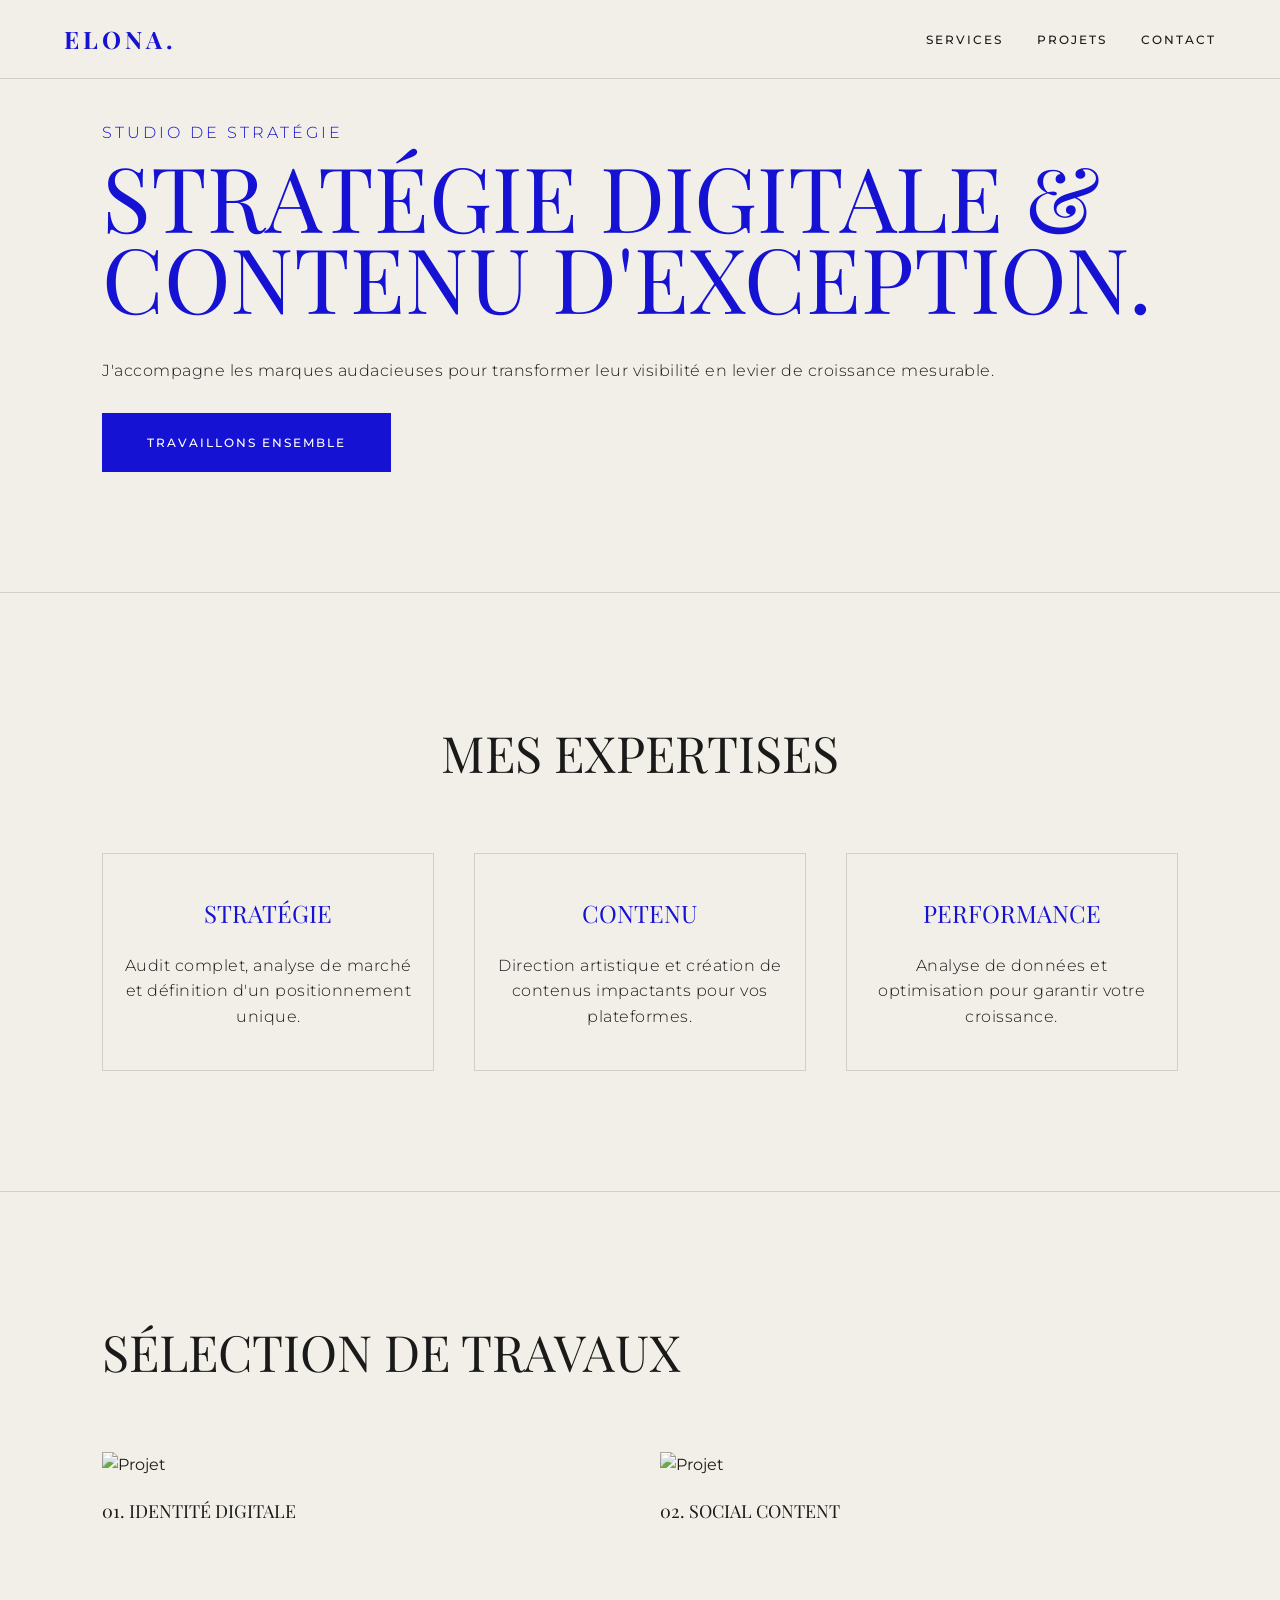
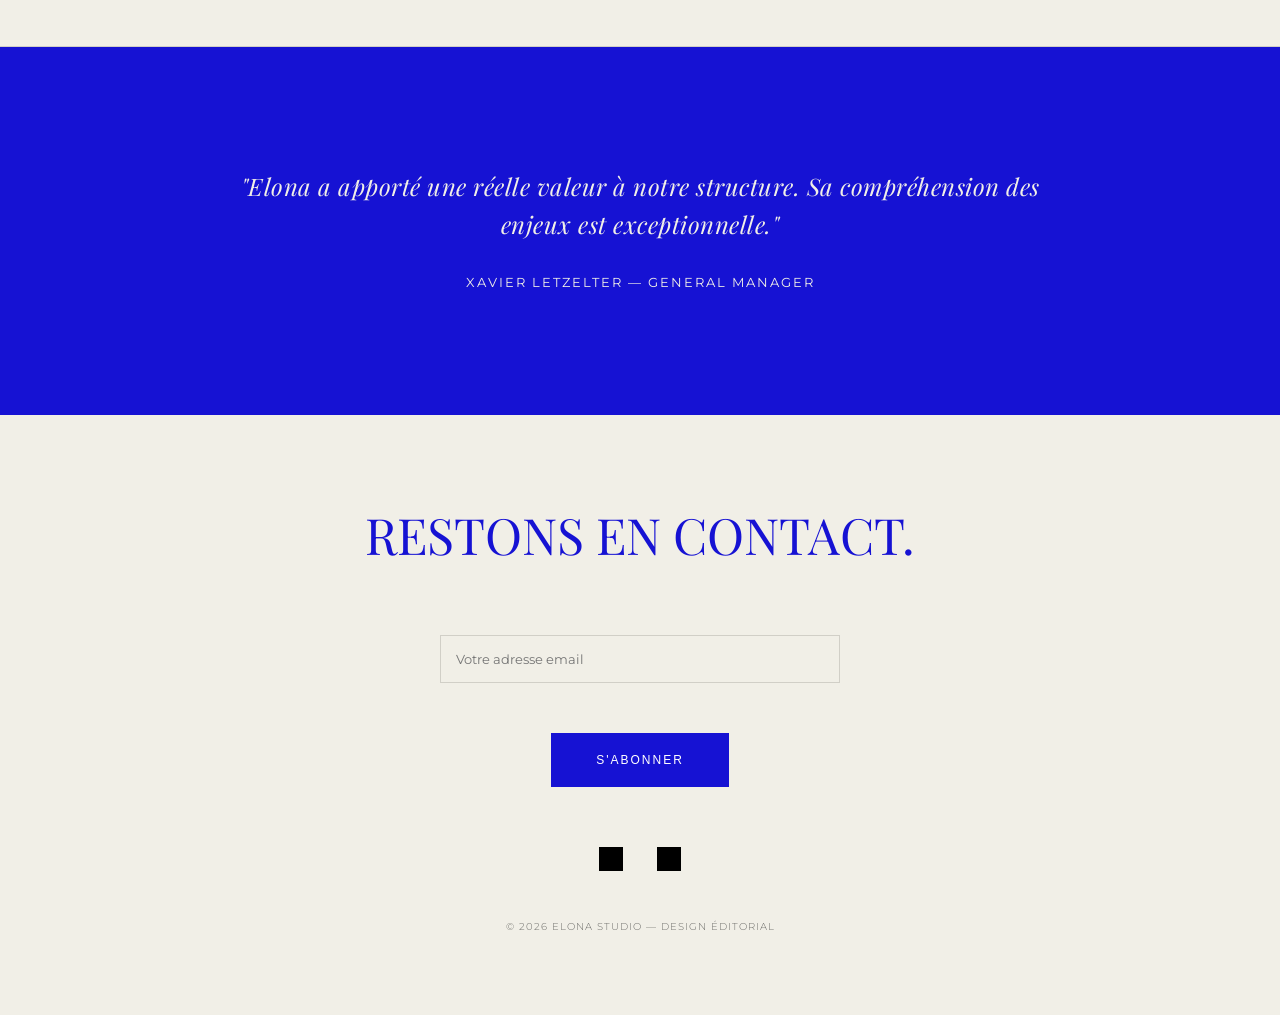
==== index.html @ 2bcdd9e2 "Move site to root for GitHub Pages" ====
<!DOCTYPE html>
<html lang="fr">
<head>
    <meta charset="UTF-8">
    <meta name="viewport" content="width=device-width, initial-scale=1.0">
    <title>ELONA | Stratégie Digitale</title>
    
    <link href="https://fonts.googleapis.com/css2?family=Montserrat:wght@300;400;500;700&family=Playfair+Display:ital,wght@0,400;0,700;1,400&display=swap" rel="stylesheet">

    <style>
        :root {
            --bg: #F1EFE7; /* Ton beige */
            --text: #1a1a1a;
            --accent: #1612D3; /* Ton bleu */
            --white: #ffffff;
            --border: #d1cfc7;
        }

        html { scroll-behavior: smooth; }
        * { margin: 0; padding: 0; box-sizing: border-box; }
        
        body {
            font-family: 'Montserrat', sans-serif;
            background: var(--bg);
            color: var(--text);
            line-height: 1.6;
            -webkit-font-smoothing: antialiased;
        }

        /* --- TYPOGRAPHIE --- */
        /* On utilise Giaza si installée, sinon Playfair Display */
        h1, h2, h3, .logo { 
            font-family: 'Giaza', 'Playfair Display', serif; 
            font-weight: 400;
            text-transform: uppercase;
        }

        /* --- NAVIGATION --- */
        nav {
            position: fixed;
            top: 0; width: 100%;
            padding: 20px 5%;
            display: flex;
            justify-content: space-between;
            align-items: center;
            background: rgba(241, 239, 231, 0.9);
            backdrop-filter: blur(10px);
            z-index: 1000;
            border-bottom: 1px solid var(--border);
        }

        .logo { 
            font-size: 24px; 
            letter-spacing: 4px; 
            text-decoration: none; 
            color: var(--accent);
            font-weight: 700;
        }
        
        .nav-links a {
            text-decoration: none;
            color: var(--text);
            font-size: 12px;
            font-weight: 500;
            text-transform: uppercase;
            letter-spacing: 2px;
            margin-left: 30px;
            transition: 0.3s;
        }

        .nav-links a:hover { color: var(--accent); }

        /* --- LAYOUT --- */
        section { 
            padding: 120px 8%; 
            border-bottom: 1px solid var(--border);
        }
        .container { max-width: 1100px; margin: 0 auto; }

        h1 { 
            font-size: clamp(45px, 10vw, 90px); 
            line-height: 0.9; 
            margin-bottom: 40px;
            color: var(--accent);
        }

        h2 { 
            font-size: clamp(30px, 5vw, 50px); 
            margin-bottom: 60px; 
            text-align: center;
        }

        p { font-size: 16px; font-weight: 300; letter-spacing: 0.5px; }

        /* --- BOUTONS --- */
        .btn {
            display: inline-block;
            background: var(--accent);
            color: #fff;
            padding: 20px 45px;
            text-decoration: none;
            font-weight: 500;
            font-size: 12px;
            text-transform: uppercase;
            letter-spacing: 2px;
            transition: 0.4s cubic-bezier(0.165, 0.84, 0.44, 1);
            margin-top: 30px;
            border: none;
        }

        .btn:hover { 
            background: var(--text);
            transform: translateY(-5px);
        }

        /* --- GRIDS & CARDS --- */
        .grid { 
            display: grid; 
            grid-template-columns: repeat(auto-fit, minmax(300px, 1fr)); 
            gap: 40px; 
        }

        .card { 
            padding: 40px 20px;
            text-align: center;
            border: 1px solid var(--border);
            transition: 0.3s;
        }

        .card:hover { border-color: var(--accent); }

        .card h3 { font-size: 24px; margin-bottom: 20px; color: var(--accent); }

        .project-img { 
            width: 100%; 
            aspect-ratio: 1/1; 
            object-fit: cover; 
            margin-bottom: 20px;
            filter: sepia(20%); /* Petit effet vintage */
            transition: 0.5s;
        }

        .card:hover .project-img { filter: sepia(0%); }

        /* --- TESTIMONIALS --- */
        #testimonial-slider {
            background: var(--accent);
            color: var(--bg);
            text-align: center;
            border: none;
        }

        .testimonial p { 
            font-family: 'Playfair Display', serif; 
            font-style: italic; 
            font-size: 24px; 
            max-width: 800px; 
            margin: 0 auto; 
            color: var(--bg);
        }

        /* --- FOOTER --- */
        footer {
            background: var(--bg);
            padding: 80px 10%;
            text-align: center;
        }

        .newsletter input {
            padding: 15px;
            border: 1px solid var(--border);
            background: transparent;
            color: var(--text);
            width: 100%;
            max-width: 400px;
            margin-bottom: 20px;
            font-family: inherit;
        }

        .footer-links img { 
            width: 24px; 
            margin: 0 15px; 
            transition: 0.3s; 
            filter: brightness(0); /* Icônes en noir */
        }

        @media (max-width: 768px) {
            section { padding: 80px 5%; }
            .nav-links { display: none; }
            h1 { font-size: 50px; }
        }
    </style>
</head>

<body>

<nav>
    <a href="#" class="logo">ELONA.</a>
    <div class="nav-links">
        <a href="#services">Services</a>
        <a href="#projets">Projets</a>
        <a href="#contact">Contact</a>
    </div>
</nav>

<section id="home">
    <div class="container">
        <p style="text-transform: uppercase; letter-spacing: 3px; margin-bottom: 10px; color: var(--accent);">Studio de stratégie</p>
        <h1>Stratégie digitale & contenu d'exception.</h1>
        <p>J'accompagne les marques audacieuses pour transformer leur visibilité en levier de croissance mesurable.</p>
        <a href="#contact" class="btn">Travaillons ensemble</a>
    </div>
</section>

<section id="services">
    <div class="container">
        <h2>Mes Expertises</h2>
        <div class="grid">
            <div class="card">
                <h3>Stratégie</h3>
                <p>Audit complet, analyse de marché et définition d'un positionnement unique.</p>
            </div>
            <div class="card">
                <h3>Contenu</h3>
                <p>Direction artistique et création de contenus impactants pour vos plateformes.</p>
            </div>
            <div class="card">
                <h3>Performance</h3>
                <p>Analyse de données et optimisation pour garantir votre croissance.</p>
            </div>
        </div>
    </div>
</section>

<section id="projets">
    <div class="container">
        <h2 style="text-align: left;">Sélection de travaux</h2>
        <div class="grid">
            <div class="project-item">
                <img src="images/projet1.jpg" alt="Projet" class="project-img">
                <h3 style="font-size: 18px;">01. Identité Digitale</h3>
            </div>
            <div class="project-item">
                <img src="images/projet2.jpg" alt="Projet" class="project-img">
                <h3 style="font-size: 18px;">02. Social Content</h3>
            </div>
        </div>
    </div>
</section>

<section id="testimonial-slider">
    <div class="testimonial active">
        <p>"Elona a apporté une réelle valeur à notre structure. Sa compréhension des enjeux est exceptionnelle."</p>
        <br><small style="text-transform: uppercase; letter-spacing: 2px;">Xavier Letzelter — General Manager</small>
    </div>
</section>

<footer id="contact">
    <div class="container">
        <h2 style="color:var(--accent)">Restons en contact.</h2>
        <div class="newsletter">
            <input type="email" placeholder="Votre adresse email">
            <br>
            <button class="btn">S'abonner</button>
        </div>
        
        <div class="footer-links" style="margin-top: 60px;">
            <a href="#"><img src="images/instagram.png" alt="Instagram"></a>
            <a href="#"><img src="images/linkedin.png" alt="LinkedIn"></a>
        </div>
        
        <p style="margin: 40px auto 0; font-size: 10px; letter-spacing: 1px; opacity: 0.6;">© 2026 ELONA STUDIO — DESIGN ÉDITORIAL</p>
    </div>
</footer>

</body>
</html>
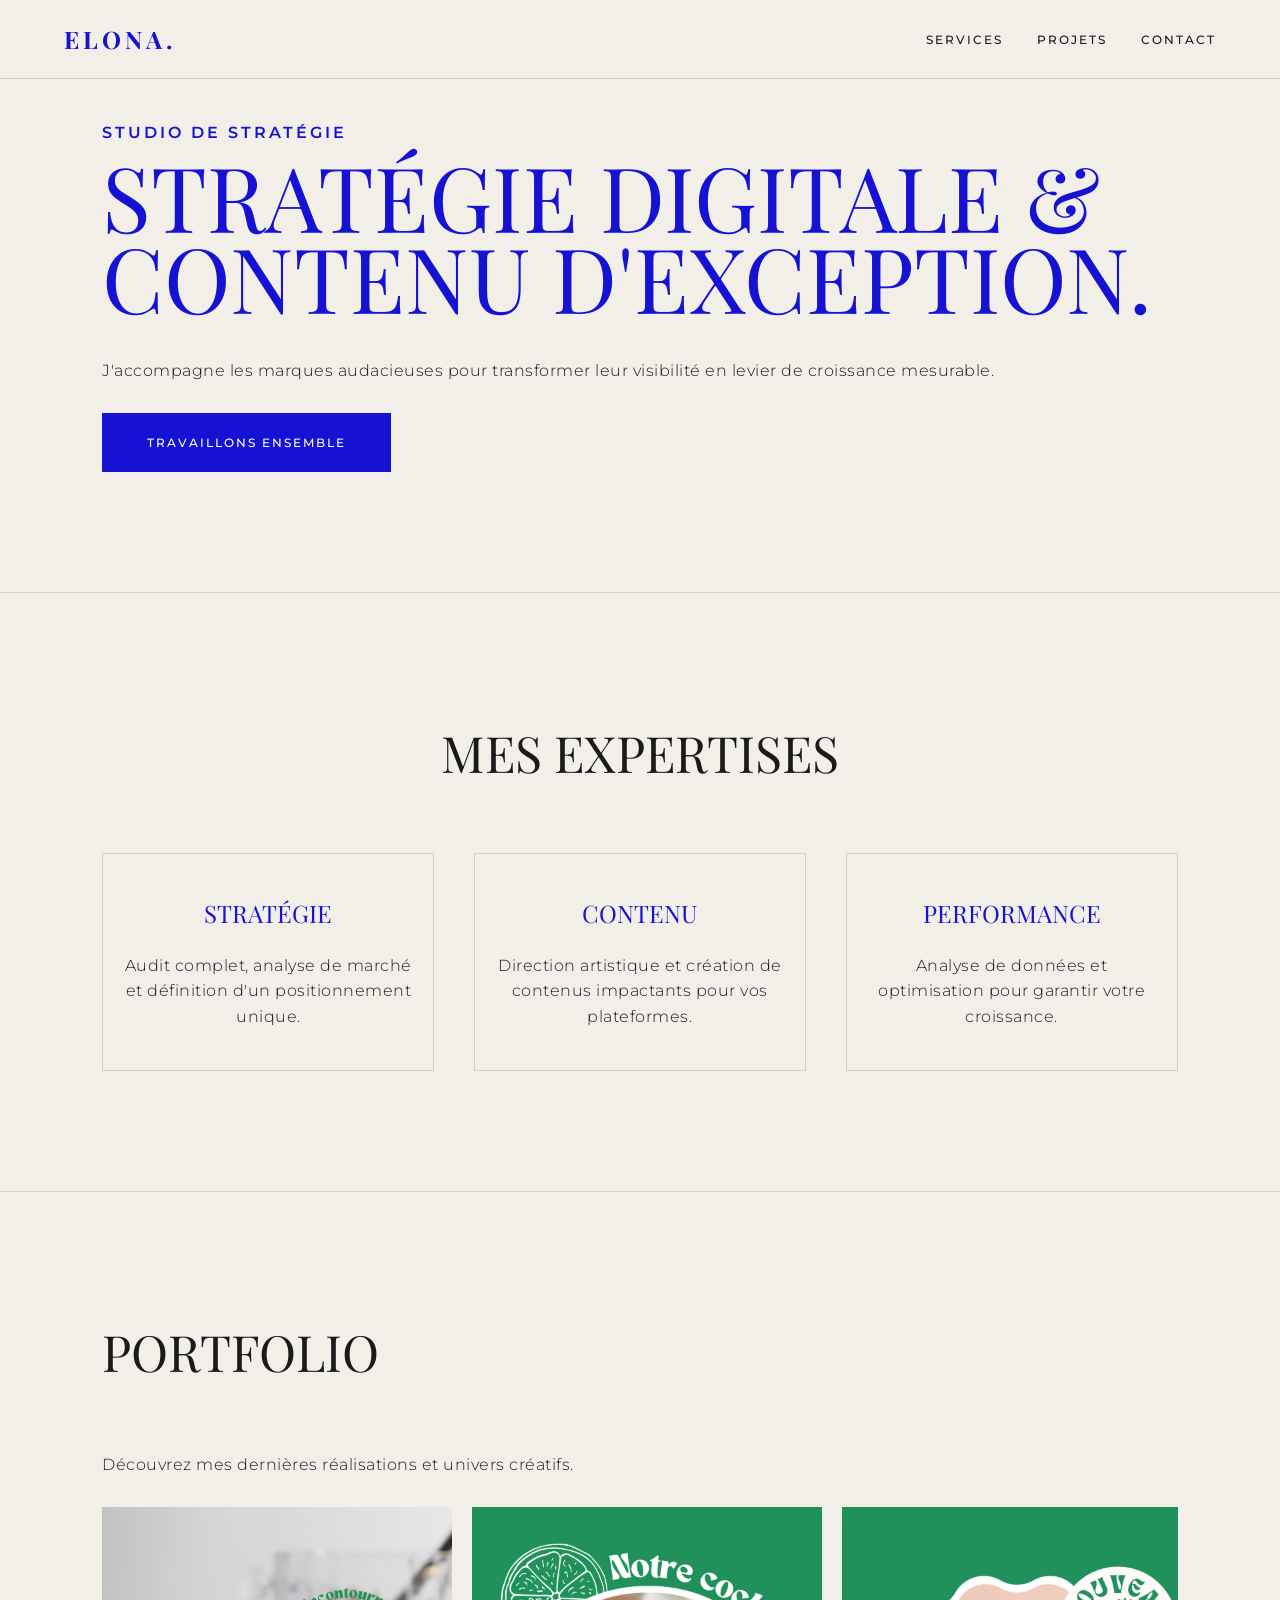
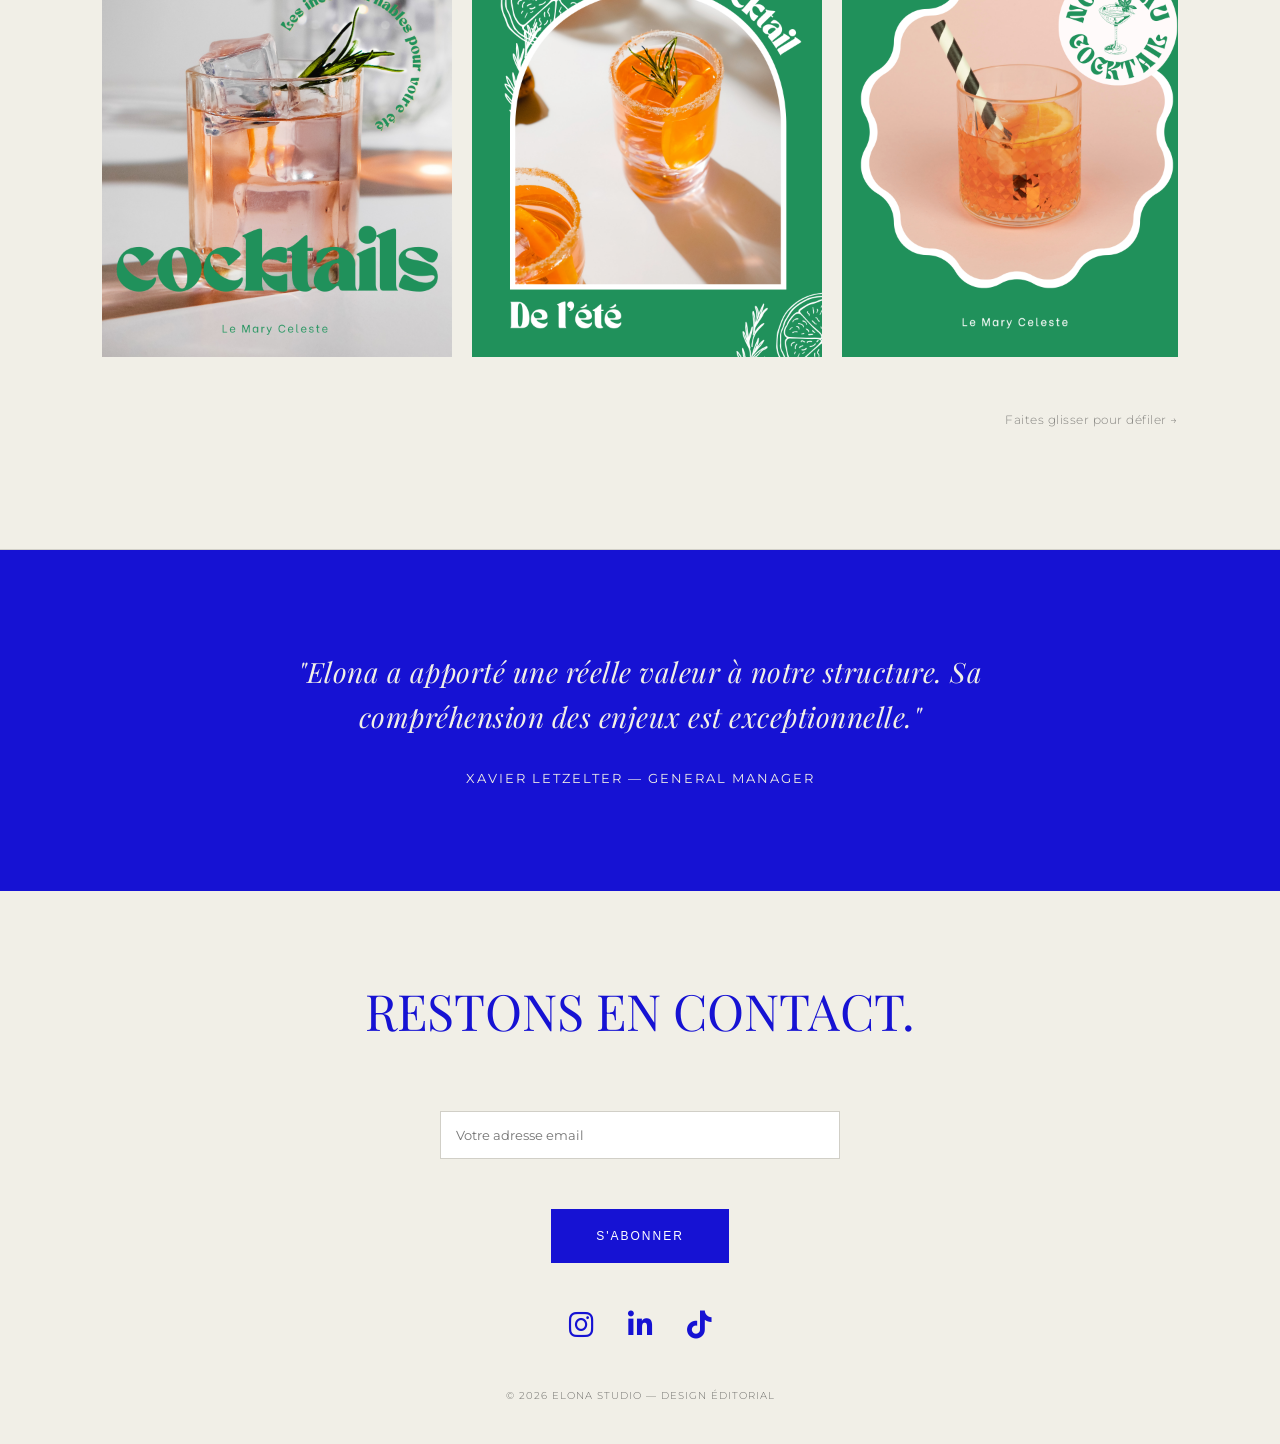
==== commit f479388e: "Nettoyage du dépôt et mise en ligne du portfolio" ====
--- a/index.html
+++ b/index.html
@@ -6,12 +6,13 @@
     <title>ELONA | Stratégie Digitale</title>
     
     <link href="https://fonts.googleapis.com/css2?family=Montserrat:wght@300;400;500;700&family=Playfair+Display:ital,wght@0,400;0,700;1,400&display=swap" rel="stylesheet">
+    <link rel="stylesheet" href="https://cdnjs.cloudflare.com/ajax/libs/font-awesome/6.0.0/css/all.min.css">
 
     <style>
         :root {
-            --bg: #F1EFE7; /* Ton beige */
+            --bg: #F1EFE7;
             --text: #1a1a1a;
-            --accent: #1612D3; /* Ton bleu */
+            --accent: #1612D3;
             --white: #ffffff;
             --border: #d1cfc7;
         }
@@ -27,15 +28,12 @@
             -webkit-font-smoothing: antialiased;
         }
 
-        /* --- TYPOGRAPHIE --- */
-        /* On utilise Giaza si installée, sinon Playfair Display */
         h1, h2, h3, .logo { 
-            font-family: 'Giaza', 'Playfair Display', serif; 
+            font-family: 'Playfair Display', serif; 
             font-weight: 400;
             text-transform: uppercase;
         }
 
-        /* --- NAVIGATION --- */
         nav {
             position: fixed;
             top: 0; width: 100%;
@@ -70,29 +68,13 @@
 
         .nav-links a:hover { color: var(--accent); }
 
-        /* --- LAYOUT --- */
-        section { 
-            padding: 120px 8%; 
-            border-bottom: 1px solid var(--border);
-        }
+        section { padding: 120px 8%; border-bottom: 1px solid var(--border); }
         .container { max-width: 1100px; margin: 0 auto; }
 
-        h1 { 
-            font-size: clamp(45px, 10vw, 90px); 
-            line-height: 0.9; 
-            margin-bottom: 40px;
-            color: var(--accent);
-        }
-
-        h2 { 
-            font-size: clamp(30px, 5vw, 50px); 
-            margin-bottom: 60px; 
-            text-align: center;
-        }
-
+        h1 { font-size: clamp(45px, 10vw, 90px); line-height: 0.9; margin-bottom: 40px; color: var(--accent); }
+        h2 { font-size: clamp(30px, 5vw, 50px); margin-bottom: 60px; text-align: center; }
         p { font-size: 16px; font-weight: 300; letter-spacing: 0.5px; }
 
-        /* --- BOUTONS --- */
         .btn {
             display: inline-block;
             background: var(--accent);
@@ -106,41 +88,50 @@
             transition: 0.4s cubic-bezier(0.165, 0.84, 0.44, 1);
             margin-top: 30px;
             border: none;
-        }
-
-        .btn:hover { 
-            background: var(--text);
-            transform: translateY(-5px);
-        }
-
-        /* --- GRIDS & CARDS --- */
-        .grid { 
-            display: grid; 
-            grid-template-columns: repeat(auto-fit, minmax(300px, 1fr)); 
-            gap: 40px; 
-        }
-
-        .card { 
-            padding: 40px 20px;
-            text-align: center;
-            border: 1px solid var(--border);
-            transition: 0.3s;
-        }
-
+            cursor: pointer;
+        }
+
+        .btn:hover { background: var(--text); transform: translateY(-5px); }
+
+        .grid { display: grid; grid-template-columns: repeat(auto-fit, minmax(300px, 1fr)); gap: 40px; }
+        .card { padding: 40px 20px; text-align: center; border: 1px solid var(--border); transition: 0.3s; }
         .card:hover { border-color: var(--accent); }
-
         .card h3 { font-size: 24px; margin-bottom: 20px; color: var(--accent); }
 
-        .project-img { 
-            width: 100%; 
-            aspect-ratio: 1/1; 
-            object-fit: cover; 
-            margin-bottom: 20px;
-            filter: sepia(20%); /* Petit effet vintage */
-            transition: 0.5s;
-        }
-
-        .card:hover .project-img { filter: sepia(0%); }
+        /* --- SLIDER PORTFOLIO --- */
+        .slider-wrapper {
+            width: 100%;
+            overflow-x: auto;
+            overflow-y: hidden;
+            white-space: nowrap;
+            cursor: grab;
+            padding-bottom: 30px;
+            -webkit-overflow-scrolling: touch;
+        }
+
+        .slider-wrapper::-webkit-scrollbar { height: 4px; }
+        .slider-wrapper::-webkit-scrollbar-track { background: var(--border); }
+        .slider-wrapper::-webkit-scrollbar-thumb { background: var(--accent); }
+
+        .slider-track { display: inline-flex; gap: 20px; }
+
+        .slide {
+            flex: 0 0 350px;
+            height: 450px; /* Force la hauteur */
+            background: #e0e0e0; /* Gris clair en attendant l'image */
+            overflow: hidden;
+            position: relative;
+        }
+
+        .slide img {
+            width: 100%;
+            height: 100%;
+            display: block !important; /* Force l'affichage */
+            object-fit: cover;
+            transition: transform 0.5s ease;
+        }
+
+        .slide:hover img { transform: scale(1.05); }
 
         /* --- TESTIMONIALS --- */
         #testimonial-slider {
@@ -148,46 +139,29 @@
             color: var(--bg);
             text-align: center;
             border: none;
-        }
-
-        .testimonial p { 
-            font-family: 'Playfair Display', serif; 
-            font-style: italic; 
-            font-size: 24px; 
-            max-width: 800px; 
-            margin: 0 auto; 
-            color: var(--bg);
-        }
-
-        /* --- FOOTER --- */
-        footer {
-            background: var(--bg);
-            padding: 80px 10%;
-            text-align: center;
-        }
-
-        .newsletter input {
-            padding: 15px;
-            border: 1px solid var(--border);
-            background: transparent;
-            color: var(--text);
-            width: 100%;
-            max-width: 400px;
-            margin-bottom: 20px;
-            font-family: inherit;
-        }
-
-        .footer-links img { 
-            width: 24px; 
-            margin: 0 15px; 
-            transition: 0.3s; 
-            filter: brightness(0); /* Icônes en noir */
-        }
+            padding: 100px 10%;
+            min-height: 300px;
+            display: flex;
+            align-items: center;
+            justify-content: center;
+        }
+
+        .testimonial { display: none; width: 100%; }
+        .testimonial.active { display: block; animation: fadeIn 0.8s; }
+        @keyframes fadeIn { from { opacity: 0; } to { opacity: 1; } }
+        .testimonial p { font-family: 'Playfair Display', serif; font-style: italic; font-size: clamp(20px, 4vw, 28px); max-width: 800px; margin: 0 auto; color: var(--bg); }
+
+        footer { background: var(--bg); padding: 80px 10% 40px; text-align: center; }
+        .newsletter input { padding: 15px; border: 1px solid var(--border); background: white; color: var(--text); width: 100%; max-width: 400px; margin-bottom: 20px; font-family: 'Montserrat', sans-serif; }
+        .footer-links { margin-top: 40px; }
+        .footer-links a { color: var(--accent); font-size: 28px; margin: 0 15px; text-decoration: none; transition: 0.3s; }
+        .footer-links a:hover { transform: scale(1.2); color: var(--text); }
 
         @media (max-width: 768px) {
             section { padding: 80px 5%; }
             .nav-links { display: none; }
             h1 { font-size: 50px; }
+            .slide { flex: 0 0 280px; height: 380px; }
         }
     </style>
 </head>
@@ -205,7 +179,7 @@
 
 <section id="home">
     <div class="container">
-        <p style="text-transform: uppercase; letter-spacing: 3px; margin-bottom: 10px; color: var(--accent);">Studio de stratégie</p>
+        <p style="text-transform: uppercase; letter-spacing: 3px; margin-bottom: 10px; color: var(--accent); font-weight: 600;">Studio de stratégie</p>
         <h1>Stratégie digitale & contenu d'exception.</h1>
         <p>J'accompagne les marques audacieuses pour transformer leur visibilité en levier de croissance mesurable.</p>
         <a href="#contact" class="btn">Travaillons ensemble</a>
@@ -234,24 +208,46 @@
 
 <section id="projets">
     <div class="container">
-        <h2 style="text-align: left;">Sélection de travaux</h2>
-        <div class="grid">
-            <div class="project-item">
-                <img src="images/projet1.jpg" alt="Projet" class="project-img">
-                <h3 style="font-size: 18px;">01. Identité Digitale</h3>
-            </div>
-            <div class="project-item">
-                <img src="images/projet2.jpg" alt="Projet" class="project-img">
-                <h3 style="font-size: 18px;">02. Social Content</h3>
-            </div>
-        </div>
+        <h2 style="text-align: left;">Portfolio</h2>
+        <p style="margin-bottom: 30px;">Découvrez mes dernières réalisations et univers créatifs.</p>
+        
+        <div class="slider-wrapper">
+            <div class="slider-track">
+                <div class="slide"><img src="images/1.png" alt="Projet 1"></div>
+    <div class="slide"><img src="images/2.png" alt="Projet 2"></div>
+    <div class="slide"><img src="images/3.png" alt="Projet 3"></div>
+    <div class="slide"><img src="images/4.png" alt="Projet 4"></div>
+    <div class="slide"><img src="images/5.png" alt="Projet 5"></div>
+    <div class="slide"><img src="images/6.png" alt="Projet 6"></div>
+    <div class="slide"><img src="images/7.png" alt="Projet 7"></div>
+    <div class="slide"><img src="images/8.png" alt="Projet 8"></div>
+    <div class="slide"><img src="images/9.png" alt="Projet 9"></div>
+    <div class="slide"><img src="images/10.png" alt="Projet 10"></div>
+    <div class="slide"><img src="images/11.png" alt="Projet 11"></div>
+    <div class="slide"><img src="images/12.png" alt="Projet 12"></div>
+    <div class="slide"><img src="images/13.png" alt="Projet 13"></div>
+    <div class="slide"><img src="images/14.png" alt="Projet 14"></div>
+            </div>
+        </div>
+        
+        <p style="font-size: 12px; margin-top: 15px; opacity: 0.5; text-align: right;">Faites glisser pour défiler →</p>
     </div>
 </section>
 
 <section id="testimonial-slider">
-    <div class="testimonial active">
-        <p>"Elona a apporté une réelle valeur à notre structure. Sa compréhension des enjeux est exceptionnelle."</p>
-        <br><small style="text-transform: uppercase; letter-spacing: 2px;">Xavier Letzelter — General Manager</small>
+    <div class="container">
+        <div class="testimonial active">
+            <p>"Elona a apporté une réelle valeur à notre structure. Sa compréhension des enjeux est exceptionnelle."</p>
+            <br><small style="text-transform: uppercase; letter-spacing: 2px;">Xavier Letzelter — General Manager</small>
+        </div>
+        <div class="testimonial">
+            <p>"Une approche structurée et orientée performance. Les résultats ont dépassé nos objectifs."</p>
+            <br><small style="text-transform: uppercase; letter-spacing: 2px;">Aimee Bergeret — Head of Brand Marketing</small>
+        </div>
+        <div class="testimonial">
+            <p>"Professionnalisme et initiative. Elle a optimisé tout notre plan de communication."</p>
+            <br><small style="text-transform: uppercase; letter-spacing: 2px;">Lino Fillaudeau — Country Manager France</small>
+        </div>
     </div>
 </section>
 
@@ -264,14 +260,37 @@
             <button class="btn">S'abonner</button>
         </div>
         
-        <div class="footer-links" style="margin-top: 60px;">
-            <a href="#"><img src="images/instagram.png" alt="Instagram"></a>
-            <a href="#"><img src="images/linkedin.png" alt="LinkedIn"></a>
+        <div class="footer-links">
+            <a href="https://www.instagram.com/adressessecretes/?hl=fr" target="_blank"><i class="fab fa-instagram"></i></a>
+            <a href="https://www.linkedin.com/in/elona-renaux/" target="_blank"><i class="fab fa-linkedin-in"></i></a>
+            <a href="https://www.tiktok.com/@adressessecretes" target="_blank"><i class="fab fa-tiktok"></i></a>
         </div>
         
         <p style="margin: 40px auto 0; font-size: 10px; letter-spacing: 1px; opacity: 0.6;">© 2026 ELONA STUDIO — DESIGN ÉDITORIAL</p>
     </div>
 </footer>
+
+<script>
+    // Slider Témoignages
+    let current = 0;
+    const items = document.querySelectorAll('.testimonial');
+    function nextSlide() {
+        if(items.length > 0) {
+            items[current].classList.remove('active');
+            current = (current + 1) % items.length;
+            items[current].classList.add('active');
+        }
+    }
+    setInterval(nextSlide, 5000);
+
+    // Diagnostic Images : Si une image ne charge pas, on met une bordure rouge pour alerter
+    document.querySelectorAll('.slide img').forEach(img => {
+        img.onerror = function() {
+            this.style.border = "2px solid red";
+            console.error("Image non trouvée : " + this.src);
+        };
+    });
+</script>
 
 </body>
 </html>
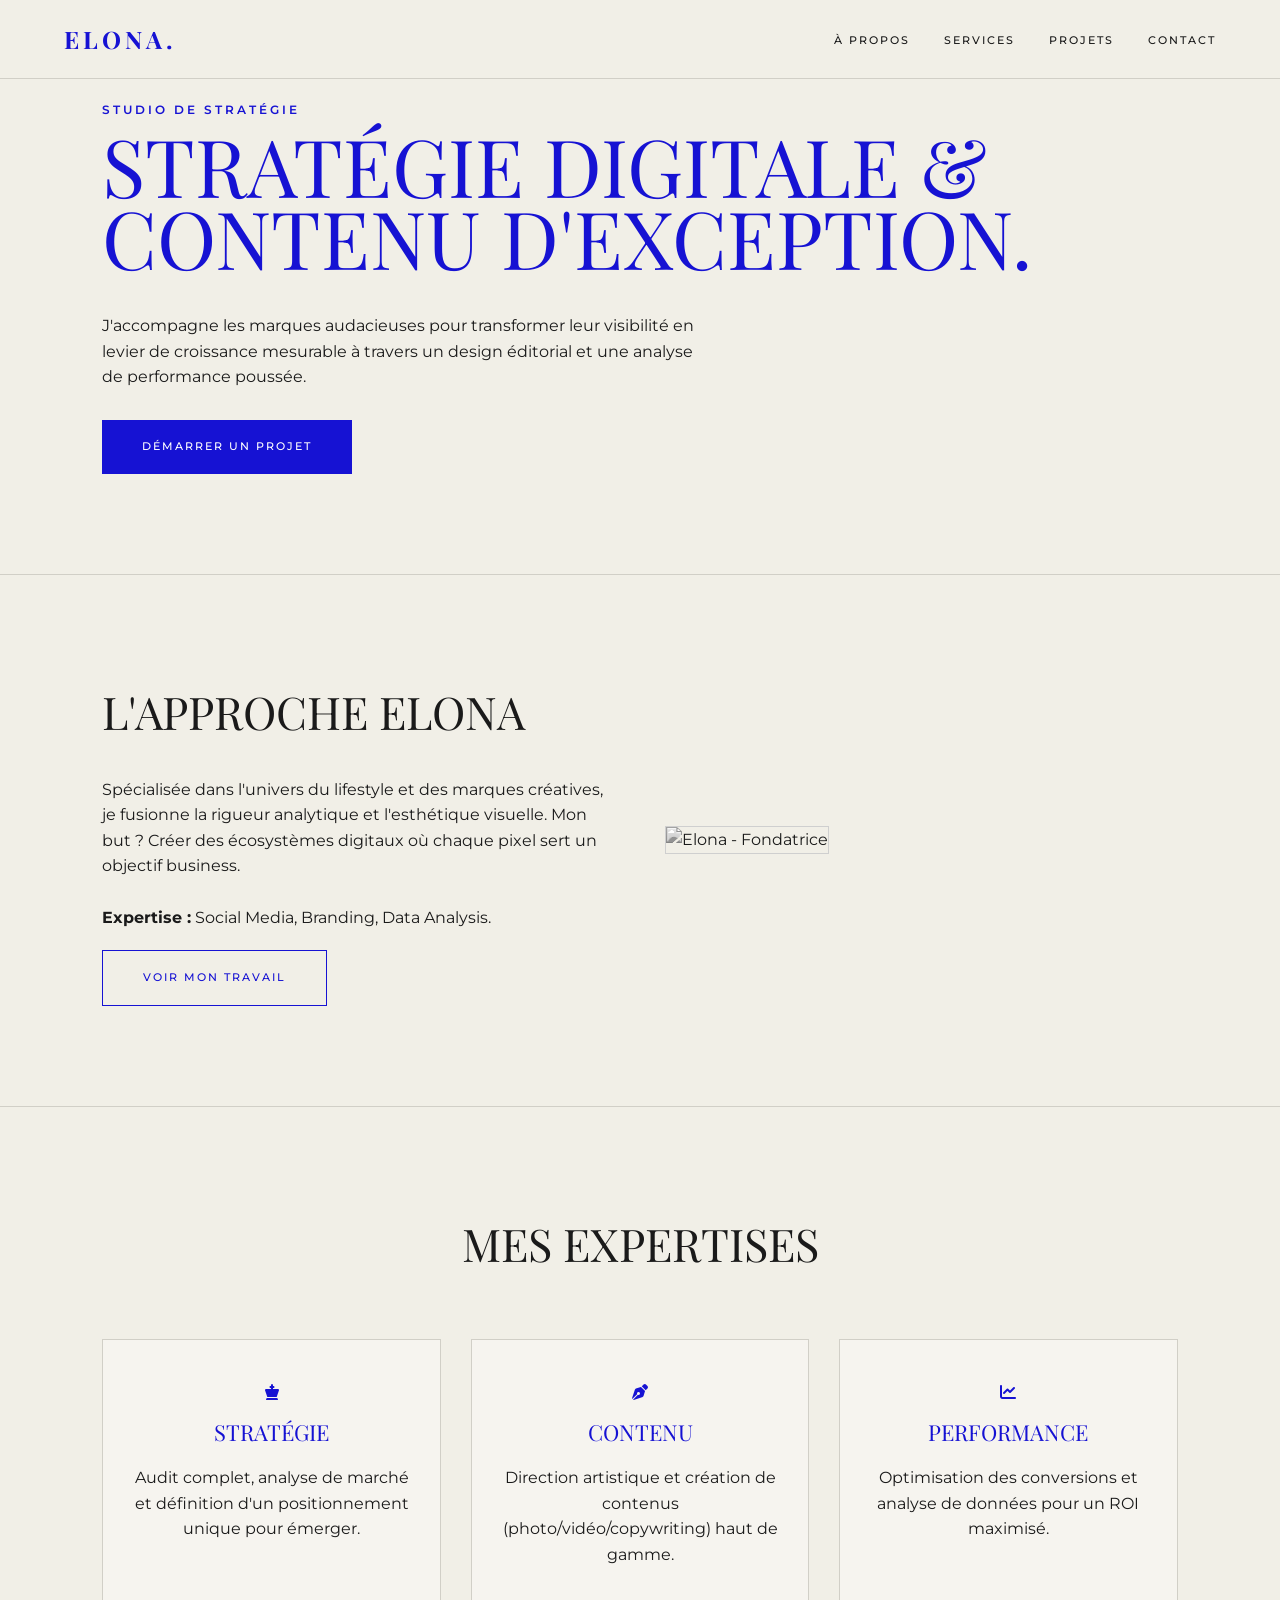
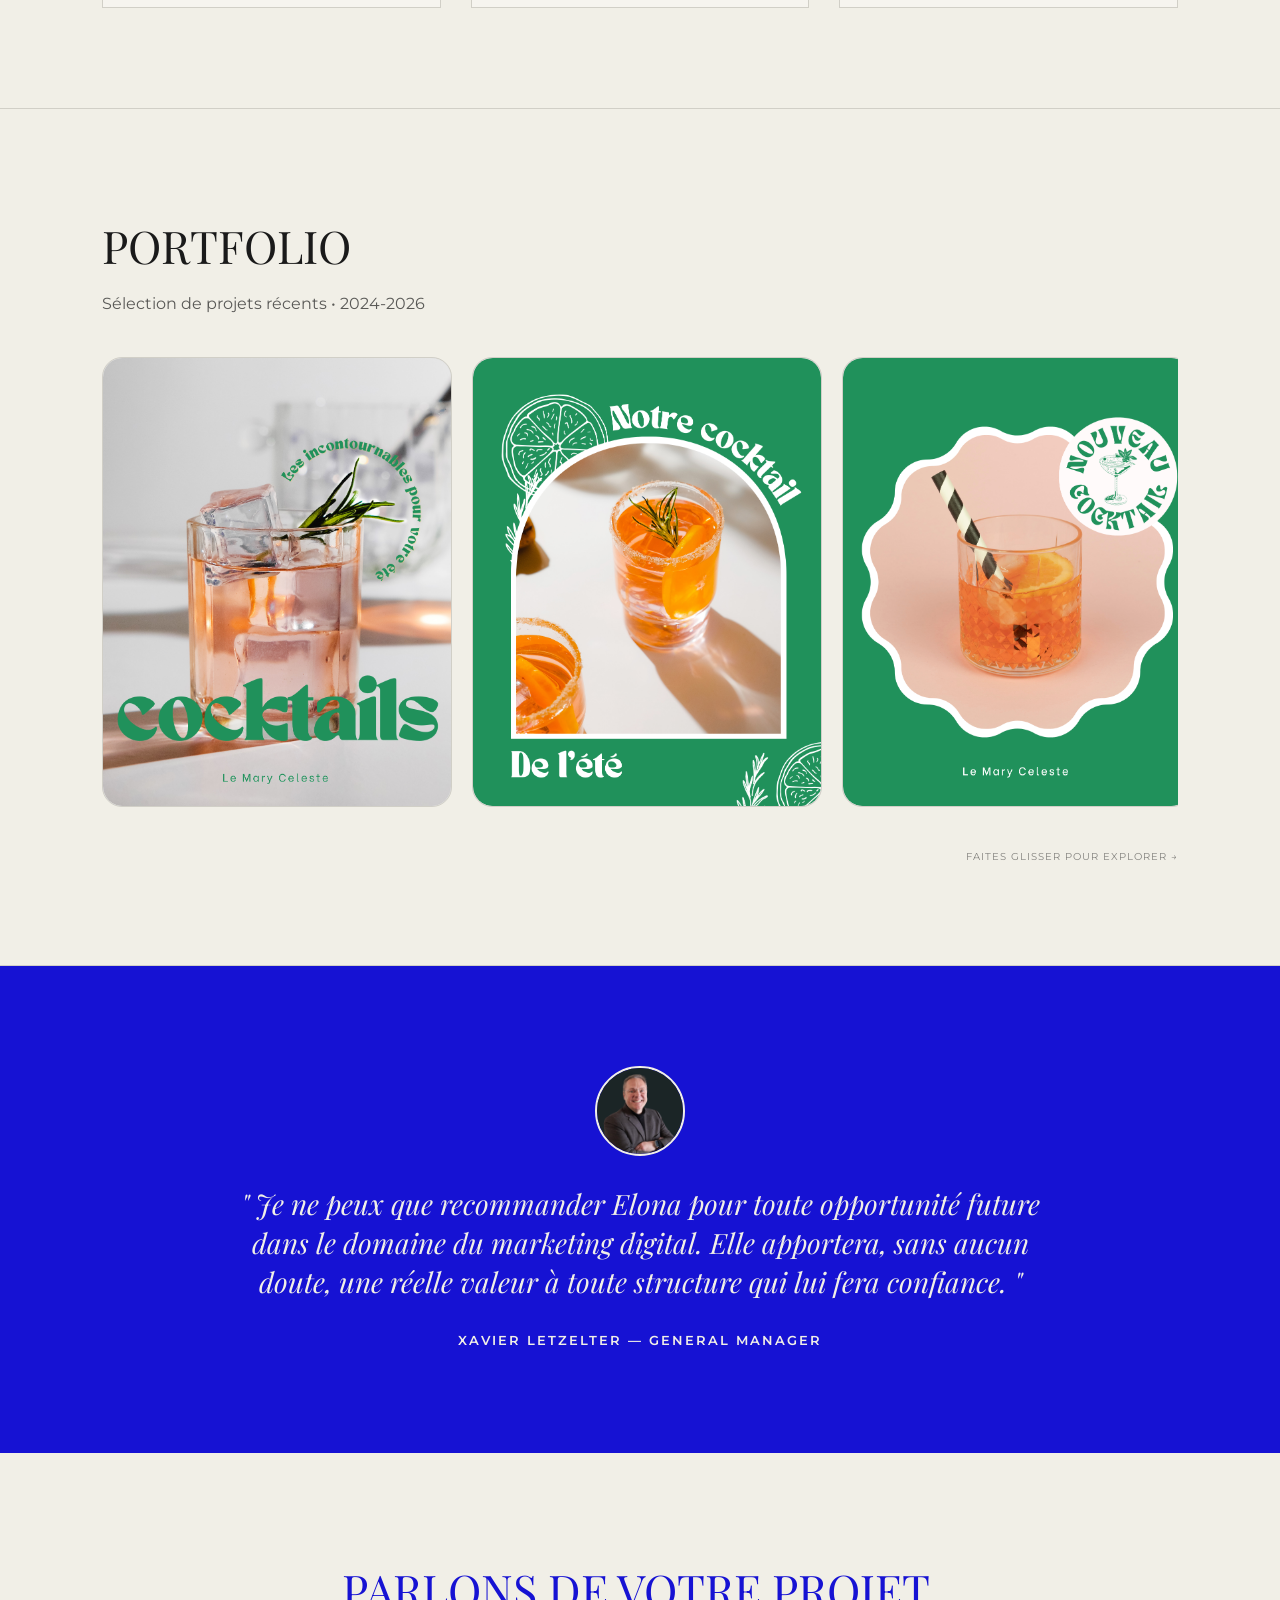
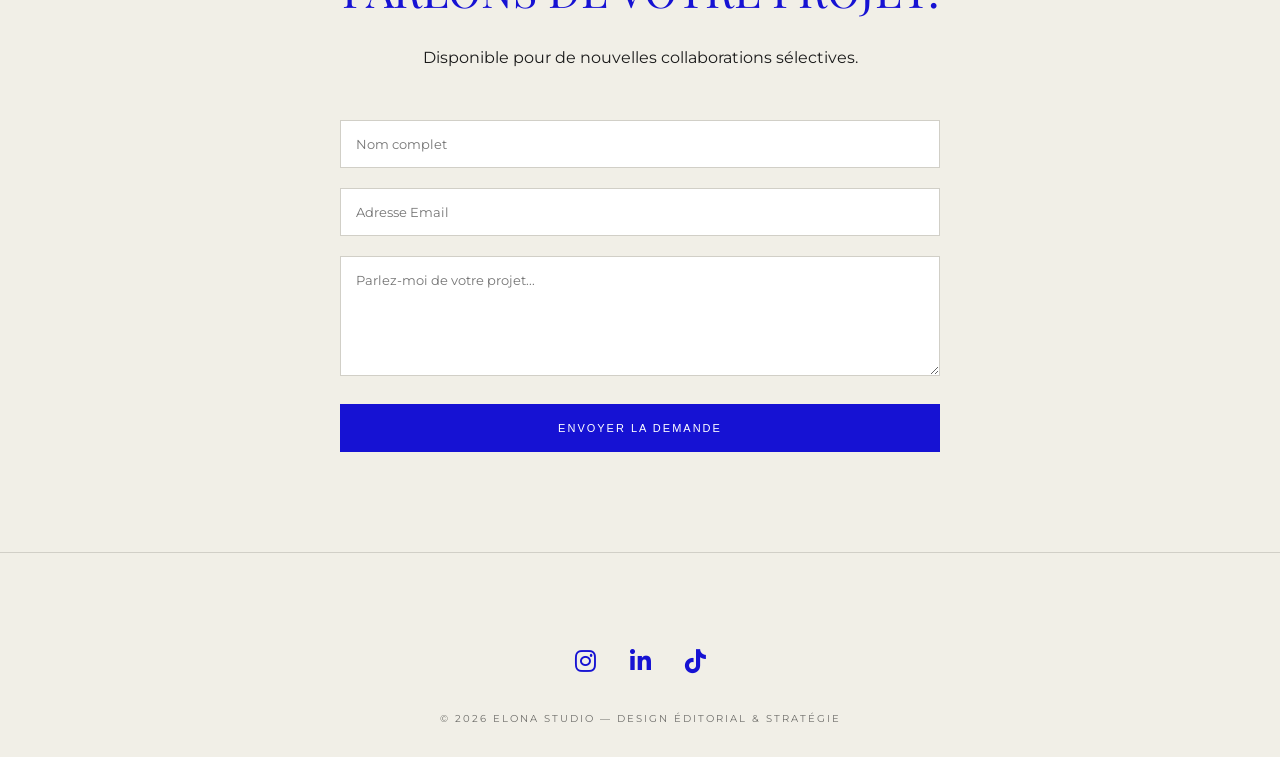
==== commit 6885c07b: "Changement texte hero + ajout images témoignages" ====
--- a/index.html
+++ b/index.html
@@ -3,7 +3,8 @@
 <head>
     <meta charset="UTF-8">
     <meta name="viewport" content="width=device-width, initial-scale=1.0">
-    <title>ELONA | Stratégie Digitale</title>
+    <title>ELONA | Stratégie Digitale & Création de Contenu</title>
+    <meta name="description" content="Studio de stratégie digitale par Elona. Accompagnement sur mesure pour marques audacieuses : audit, contenu et performance.">
     
     <link href="https://fonts.googleapis.com/css2?family=Montserrat:wght@300;400;500;700&family=Playfair+Display:ital,wght@0,400;0,700;1,400&display=swap" rel="stylesheet">
     <link rel="stylesheet" href="https://cdnjs.cloudflare.com/ajax/libs/font-awesome/6.0.0/css/all.min.css">
@@ -47,121 +48,131 @@
             border-bottom: 1px solid var(--border);
         }
 
-        .logo { 
-            font-size: 24px; 
-            letter-spacing: 4px; 
-            text-decoration: none; 
-            color: var(--accent);
-            font-weight: 700;
-        }
-        
-        .nav-links a {
-            text-decoration: none;
-            color: var(--text);
-            font-size: 12px;
-            font-weight: 500;
-            text-transform: uppercase;
-            letter-spacing: 2px;
-            margin-left: 30px;
-            transition: 0.3s;
-        }
-
+        .logo { font-size: 24px; letter-spacing: 4px; text-decoration: none; color: var(--accent); font-weight: 700; }
+        .nav-links a { text-decoration: none; color: var(--text); font-size: 11px; font-weight: 500; text-transform: uppercase; letter-spacing: 2px; margin-left: 30px; transition: 0.3s; }
         .nav-links a:hover { color: var(--accent); }
 
-        section { padding: 120px 8%; border-bottom: 1px solid var(--border); }
+        section { padding: 100px 8%; border-bottom: 1px solid var(--border); }
         .container { max-width: 1100px; margin: 0 auto; }
 
-        h1 { font-size: clamp(45px, 10vw, 90px); line-height: 0.9; margin-bottom: 40px; color: var(--accent); }
-        h2 { font-size: clamp(30px, 5vw, 50px); margin-bottom: 60px; text-align: center; }
-        p { font-size: 16px; font-weight: 300; letter-spacing: 0.5px; }
+        h1 { font-size: clamp(40px, 8vw, 80px); line-height: 0.9; margin-bottom: 40px; color: var(--accent); }
+        h2 { font-size: clamp(28px, 4vw, 45px); margin-bottom: 60px; text-align: center; }
 
         .btn {
             display: inline-block;
             background: var(--accent);
             color: #fff;
-            padding: 20px 45px;
+            padding: 18px 40px;
             text-decoration: none;
             font-weight: 500;
-            font-size: 12px;
+            font-size: 11px;
             text-transform: uppercase;
             letter-spacing: 2px;
             transition: 0.4s cubic-bezier(0.165, 0.84, 0.44, 1);
-            margin-top: 30px;
             border: none;
             cursor: pointer;
         }
-
-        .btn:hover { background: var(--text); transform: translateY(-5px); }
-
-        .grid { display: grid; grid-template-columns: repeat(auto-fit, minmax(300px, 1fr)); gap: 40px; }
-        .card { padding: 40px 20px; text-align: center; border: 1px solid var(--border); transition: 0.3s; }
-        .card:hover { border-color: var(--accent); }
-        .card h3 { font-size: 24px; margin-bottom: 20px; color: var(--accent); }
-
-        /* --- SLIDER PORTFOLIO --- */
-        .slider-wrapper {
-            width: 100%;
-            overflow-x: auto;
-            overflow-y: hidden;
-            white-space: nowrap;
-            cursor: grab;
-            padding-bottom: 30px;
-            -webkit-overflow-scrolling: touch;
-        }
-
-        .slider-wrapper::-webkit-scrollbar { height: 4px; }
-        .slider-wrapper::-webkit-scrollbar-track { background: var(--border); }
-        .slider-wrapper::-webkit-scrollbar-thumb { background: var(--accent); }
-
+        .btn:hover { background: var(--text); transform: translateY(-3px); }
+
+        /* GRID & CARDS */
+        .grid { display: grid; grid-template-columns: repeat(auto-fit, minmax(280px, 1fr)); gap: 30px; }
+        .card { padding: 40px 25px; text-align: center; border: 1px solid var(--border); transition: 0.3s; background: rgba(255,255,255,0.3); }
+        .card:hover { border-color: var(--accent); background: #fff; }
+        .card h3 { font-size: 22px; margin-bottom: 15px; color: var(--accent); }
+
+        /* ABOUT SECTION */
+        .about-flex { display: flex; align-items: center; gap: 50px; flex-wrap: wrap; }
+        .about-text { flex: 1; min-width: 300px; }
+        .about-image { flex: 1; min-width: 300px; filter: grayscale(1); transition: 0.5s; }
+        .about-image:hover { filter: grayscale(0); }
+        .about-image img { width: 100%; height: auto; border: 1px solid var(--border); }
+
+        /* PORTFOLIO SLIDER */
+        .slider-wrapper { width: 100%; overflow-x: auto; white-space: nowrap; cursor: grab; padding-bottom: 20px; }
         .slider-track { display: inline-flex; gap: 20px; }
-
-        .slide {
-            flex: 0 0 350px;
-            height: 450px; /* Force la hauteur */
-            background: #e0e0e0; /* Gris clair en attendant l'image */
-            overflow: hidden;
-            position: relative;
-        }
-
-        .slide img {
-            width: 100%;
-            height: 100%;
-            display: block !important; /* Force l'affichage */
-            object-fit: cover;
-            transition: transform 0.5s ease;
-        }
-
+       /* --- PORTFOLIO SLIDER --- */
+.slide {
+    flex: 0 0 350px;
+    height: 450px;
+    background: #e0e0e0;
+    position: relative;
+    /* --- AJOUTS ICI --- */
+    border-radius: 20px; /* Arrondit les angles */
+    overflow: hidden;    /* Indispensable pour que l'image ne dépasse pas des bords arrondis */
+    border: 1px solid var(--border); /* Optionnel : ajoute un petit contour élégant */
+}
+
+.slide img {
+    width: 100%;
+    height: 100%;
+    display: block !important;
+    object-fit: cover;
+    transition: transform 0.5s ease;
+    border-radius: 20px; /* Assure que l'image prend aussi l'arrondi */
+}
         .slide:hover img { transform: scale(1.05); }
 
-        /* --- TESTIMONIALS --- */
-        #testimonial-slider {
-            background: var(--accent);
-            color: var(--bg);
-            text-align: center;
+        /* TESTIMONIALS (Updated) */
+        #testimonial-slider { 
+            background: var(--accent); 
+            color: var(--bg); 
+            text-align: center; 
+            padding: 100px 10%; 
             border: none;
-            padding: 100px 10%;
-            min-height: 300px;
-            display: flex;
-            align-items: center;
-            justify-content: center;
-        }
-
-        .testimonial { display: none; width: 100%; }
-        .testimonial.active { display: block; animation: fadeIn 0.8s; }
-        @keyframes fadeIn { from { opacity: 0; } to { opacity: 1; } }
-        .testimonial p { font-family: 'Playfair Display', serif; font-style: italic; font-size: clamp(20px, 4vw, 28px); max-width: 800px; margin: 0 auto; color: var(--bg); }
-
-        footer { background: var(--bg); padding: 80px 10% 40px; text-align: center; }
-        .newsletter input { padding: 15px; border: 1px solid var(--border); background: white; color: var(--text); width: 100%; max-width: 400px; margin-bottom: 20px; font-family: 'Montserrat', sans-serif; }
-        .footer-links { margin-top: 40px; }
-        .footer-links a { color: var(--accent); font-size: 28px; margin: 0 15px; text-decoration: none; transition: 0.3s; }
-        .footer-links a:hover { transform: scale(1.2); color: var(--text); }
+        }
+
+        .testimonial { 
+            display: none; 
+            width: 100%; 
+            max-width: 800px;
+            margin: 0 auto;
+            animation: fadeIn 0.8s; 
+        }
+
+        .testimonial.active { 
+            display: block; 
+        }
+
+        .client-photo { 
+            width: 90px; 
+            height: 90px; 
+            border-radius: 50%; 
+            object-fit: cover; 
+            margin-bottom: 20px; 
+            border: 2px solid var(--bg);
+        }
+
+        .testimonial p { 
+            font-family: 'Playfair Display', serif; 
+            font-style: italic; 
+            font-size: clamp(20px, 4vw, 28px); 
+            line-height: 1.4;
+            max-width: 800px; 
+            margin: 0 auto; 
+        }
+
+        @keyframes fadeIn { 
+            from { opacity: 0; transform: translateY(10px); } 
+            to { opacity: 1; transform: translateY(0); } 
+        }
+
+        /* CONTACT FORM */
+        .contact-container { max-width: 600px; margin: 0 auto; }
+        .form-group { margin-bottom: 20px; text-align: left; }
+        input, textarea { width: 100%; padding: 15px; border: 1px solid var(--border); background: white; font-family: 'Montserrat', sans-serif; outline: none; transition: 0.3s; }
+        input:focus, textarea:focus { border-color: var(--accent); }
+        textarea { height: 120px; resize: vertical; }
+
+        footer { background: var(--bg); padding: 60px 10% 30px; text-align: center; }
+        .footer-links { margin: 30px 0; }
+        .footer-links a { color: var(--accent); font-size: 24px; margin: 0 15px; transition: 0.3s; }
+        .footer-links a:hover { color: var(--text); transform: translateY(-3px); }
 
         @media (max-width: 768px) {
-            section { padding: 80px 5%; }
+            section { padding: 60px 5%; }
             .nav-links { display: none; }
-            h1 { font-size: 50px; }
-            .slide { flex: 0 0 280px; height: 380px; }
+            h1 { font-size: 45px; }
+            .about-flex { flex-direction: column-reverse; }
         }
     </style>
 </head>
@@ -171,6 +182,7 @@
 <nav>
     <a href="#" class="logo">ELONA.</a>
     <div class="nav-links">
+        <a href="#about">À Propos</a>
         <a href="#services">Services</a>
         <a href="#projets">Projets</a>
         <a href="#contact">Contact</a>
@@ -179,10 +191,27 @@
 
 <section id="home">
     <div class="container">
-        <p style="text-transform: uppercase; letter-spacing: 3px; margin-bottom: 10px; color: var(--accent); font-weight: 600;">Studio de stratégie</p>
+        <p style="text-transform: uppercase; letter-spacing: 3px; margin-bottom: 10px; color: var(--accent); font-weight: 600; font-size: 12px;">Studio de stratégie</p>
         <h1>Stratégie digitale & contenu d'exception.</h1>
-        <p>J'accompagne les marques audacieuses pour transformer leur visibilité en levier de croissance mesurable.</p>
-        <a href="#contact" class="btn">Travaillons ensemble</a>
+        <p style="max-width: 600px; margin-bottom: 30px;">J'accompagne les marques audacieuses pour transformer leur visibilité en levier de croissance mesurable à travers un design éditorial et une analyse de performance poussée.</p>
+        <a href="#contact" class="btn">Démarrer un projet</a>
+    </div>
+</section>
+
+<section id="about">
+    <div class="container">
+        <div class="about-flex">
+            <div class="about-text">
+                <h2 style="text-align: left; margin-bottom: 30px;">L'approche Elona</h2>
+                <p>Spécialisée dans l'univers du lifestyle et des marques créatives, je fusionne la rigueur analytique et l'esthétique visuelle. Mon but ? Créer des écosystèmes digitaux où chaque pixel sert un objectif business.</p>
+                <br>
+                <p><b>Expertise :</b> Social Media, Branding, Data Analysis.</p>
+                <a href="#projets" class="btn" style="background: transparent; border: 1px solid var(--accent); color: var(--accent); margin-top: 20px;">Voir mon travail</a>
+            </div>
+            <div class="about-image">
+                <img src="https://images.unsplash.com/photo-1573496359142-b8d87734a5a2?auto=format&fit=crop&q=80&w=800" alt="Elona - Fondatrice">
+            </div>
+        </div>
     </div>
 </section>
 
@@ -191,16 +220,19 @@
         <h2>Mes Expertises</h2>
         <div class="grid">
             <div class="card">
+                <i class="fas fa-chess-king" style="color: var(--accent); margin-bottom: 15px;"></i>
                 <h3>Stratégie</h3>
-                <p>Audit complet, analyse de marché et définition d'un positionnement unique.</p>
+                <p>Audit complet, analyse de marché et définition d'un positionnement unique pour émerger.</p>
             </div>
             <div class="card">
+                <i class="fas fa-pen-nib" style="color: var(--accent); margin-bottom: 15px;"></i>
                 <h3>Contenu</h3>
-                <p>Direction artistique et création de contenus impactants pour vos plateformes.</p>
+                <p>Direction artistique et création de contenus (photo/vidéo/copywriting) haut de gamme.</p>
             </div>
             <div class="card">
+                <i class="fas fa-chart-line" style="color: var(--accent); margin-bottom: 15px;"></i>
                 <h3>Performance</h3>
-                <p>Analyse de données et optimisation pour garantir votre croissance.</p>
+                <p>Optimisation des conversions et analyse de données pour un ROI maximisé.</p>
             </div>
         </div>
     </div>
@@ -208,65 +240,94 @@
 
 <section id="projets">
     <div class="container">
-        <h2 style="text-align: left;">Portfolio</h2>
-        <p style="margin-bottom: 30px;">Découvrez mes dernières réalisations et univers créatifs.</p>
+        <h2 style="text-align: left; margin-bottom: 10px;">Portfolio</h2>
+        <p style="margin-bottom: 40px; opacity: 0.7;">Sélection de projets récents • 2024-2026</p>
         
         <div class="slider-wrapper">
             <div class="slider-track">
                 <div class="slide"><img src="images/1.png" alt="Projet 1"></div>
-    <div class="slide"><img src="images/2.png" alt="Projet 2"></div>
-    <div class="slide"><img src="images/3.png" alt="Projet 3"></div>
-    <div class="slide"><img src="images/4.png" alt="Projet 4"></div>
-    <div class="slide"><img src="images/5.png" alt="Projet 5"></div>
-    <div class="slide"><img src="images/6.png" alt="Projet 6"></div>
-    <div class="slide"><img src="images/7.png" alt="Projet 7"></div>
-    <div class="slide"><img src="images/8.png" alt="Projet 8"></div>
-    <div class="slide"><img src="images/9.png" alt="Projet 9"></div>
-    <div class="slide"><img src="images/10.png" alt="Projet 10"></div>
-    <div class="slide"><img src="images/11.png" alt="Projet 11"></div>
-    <div class="slide"><img src="images/12.png" alt="Projet 12"></div>
-    <div class="slide"><img src="images/13.png" alt="Projet 13"></div>
-    <div class="slide"><img src="images/14.png" alt="Projet 14"></div>
-            </div>
-        </div>
+                <div class="slide"><img src="images/2.png" alt="Projet 2"></div>
+                <div class="slide"><img src="images/3.png" alt="Projet 3"></div>
+                <div class="slide"><img src="images/4.png" alt="Projet 4"></div>
+                <div class="slide"><img src="images/5.png" alt="Projet 5"></div>
+                <div class="slide"><img src="images/6.png" alt="Projet 6"></div>
+                <div class="slide"><img src="images/7.png" alt="Projet 7"></div>
+                <div class="slide"><img src="images/8.png" alt="Projet 8"></div>
+                <div class="slide"><img src="images/9.png" alt="Projet 9"></div>
+                <div class="slide"><img src="images/10.png" alt="Projet 10"></div>
+                <div class="slide"><img src="images/11.png" alt="Projet 11"></div>
+                <div class="slide"><img src="images/12.png" alt="Projet 12"></div>
+                <div class="slide"><img src="images/13.png" alt="Projet 13"></div>
+                <div class="slide"><img src="images/14.png" alt="Projet 14"></div>
+            </div>
+        </div>
+        <p style="font-size: 10px; margin-top: 15px; opacity: 0.5; text-align: right; text-transform: uppercase; letter-spacing: 1px;">Faites glisser pour explorer →</p>
+    </div>
+</section>
+
+<section id="testimonial-slider">
+    <div class="container">
         
-        <p style="font-size: 12px; margin-top: 15px; opacity: 0.5; text-align: right;">Faites glisser pour défiler →</p>
-    </div>
-</section>
-
-<section id="testimonial-slider">
-    <div class="container">
         <div class="testimonial active">
-            <p>"Elona a apporté une réelle valeur à notre structure. Sa compréhension des enjeux est exceptionnelle."</p>
-            <br><small style="text-transform: uppercase; letter-spacing: 2px;">Xavier Letzelter — General Manager</small>
-        </div>
+            <img src="images/xavier.jpg" alt="Xavier Letzelter" class="client-photo">
+            <p>" Je ne peux que recommander Elona pour toute opportunité future dans le domaine du marketing digital. Elle apportera, sans aucun doute, une réelle valeur à toute structure qui lui fera confiance. "</p>
+            <br>
+            <small style="text-transform: uppercase; letter-spacing: 2px; font-weight: 600;">
+                Xavier Letzelter — General Manager
+            </small>
+        </div>
+
         <div class="testimonial">
-            <p>"Une approche structurée et orientée performance. Les résultats ont dépassé nos objectifs."</p>
-            <br><small style="text-transform: uppercase; letter-spacing: 2px;">Aimee Bergeret — Head of Brand Marketing</small>
-        </div>
+            <img src="images/aimee.jpg" alt="Aimee Bergeret" class="client-photo">
+            <p>" Elona a contribué à l'essor de notre marque, notamment sur les réseaux sociaux et nous faisant connaître auprès des influenceurs. Organisée et avec une bonne compréhension des enjeux de l'entreprise, Elona est toujours investie pour atteindre les objectifs fixés. "</p>
+            <br>
+            <small style="text-transform: uppercase; letter-spacing: 2px; font-weight: 600;">
+                Aimee Bergeret — Head of Brand Marketing
+            </small>
+        </div>
+
         <div class="testimonial">
-            <p>"Professionnalisme et initiative. Elle a optimisé tout notre plan de communication."</p>
-            <br><small style="text-transform: uppercase; letter-spacing: 2px;">Lino Fillaudeau — Country Manager France</small>
-        </div>
-    </div>
-</section>
-
-<footer id="contact">
-    <div class="container">
-        <h2 style="color:var(--accent)">Restons en contact.</h2>
-        <div class="newsletter">
-            <input type="email" placeholder="Votre adresse email">
+            <img src="images/lino.jpg" alt="Lino Fillaudeau" class="client-photo">
+            <p>" Je suis certain qu'Elona sera en mesure d'optimiser et améliorer votre plan de communication tout en apportant son aide sur d'autres besoins. Elle a exercé ses fonctions avec enthousiasme et professionnalisme et était particulièrement appréciée par ses collègues pour son anticipation et ses prises d'initiatives."</p>
             <br>
-            <button class="btn">S'abonner</button>
-        </div>
+            <small style="text-transform: uppercase; letter-spacing: 2px; font-weight: 600;">
+                Lino Fillaudeau — Country Manager France
+            </small>
+        </div>
+
+    </div>
+</section>
+
+<section id="contact">
+    <div class="container" style="text-align: center;">
+        <h2 style="color:var(--accent); margin-bottom: 20px;">Parlons de votre projet.</h2>
+        <p style="margin-bottom: 50px;">Disponible pour de nouvelles collaborations sélectives.</p>
         
+        <div class="contact-container">
+            <form action="#">
+                <div class="form-group">
+                    <input type="text" placeholder="Nom complet" required>
+                </div>
+                <div class="form-group">
+                    <input type="email" placeholder="Adresse Email" required>
+                </div>
+                <div class="form-group">
+                    <textarea placeholder="Parlez-moi de votre projet..."></textarea>
+                </div>
+                <button type="submit" class="btn" style="width: 100%;">Envoyer la demande</button>
+            </form>
+        </div>
+    </div>
+</section>
+
+<footer>
+    <div class="container">
         <div class="footer-links">
             <a href="https://www.instagram.com/adressessecretes/?hl=fr" target="_blank"><i class="fab fa-instagram"></i></a>
             <a href="https://www.linkedin.com/in/elona-renaux/" target="_blank"><i class="fab fa-linkedin-in"></i></a>
             <a href="https://www.tiktok.com/@adressessecretes" target="_blank"><i class="fab fa-tiktok"></i></a>
         </div>
-        
-        <p style="margin: 40px auto 0; font-size: 10px; letter-spacing: 1px; opacity: 0.6;">© 2026 ELONA STUDIO — DESIGN ÉDITORIAL</p>
+        <p style="font-size: 10px; letter-spacing: 2px; opacity: 0.6; text-transform: uppercase;">© 2026 ELONA STUDIO — DESIGN ÉDITORIAL & STRATÉGIE</p>
     </div>
 </footer>
 
@@ -281,14 +342,16 @@
             items[current].classList.add('active');
         }
     }
-    setInterval(nextSlide, 5000);
-
-    // Diagnostic Images : Si une image ne charge pas, on met une bordure rouge pour alerter
-    document.querySelectorAll('.slide img').forEach(img => {
-        img.onerror = function() {
-            this.style.border = "2px solid red";
-            console.error("Image non trouvée : " + this.src);
-        };
+    setInterval(nextSlide, 6000);
+
+    // Gestion du scroll fluide
+    document.querySelectorAll('a[href^="#"]').forEach(anchor => {
+        anchor.addEventListener('click', function (e) {
+            e.preventDefault();
+            document.querySelector(this.getAttribute('href')).scrollIntoView({
+                behavior: 'smooth'
+            });
+        });
     });
 </script>
 
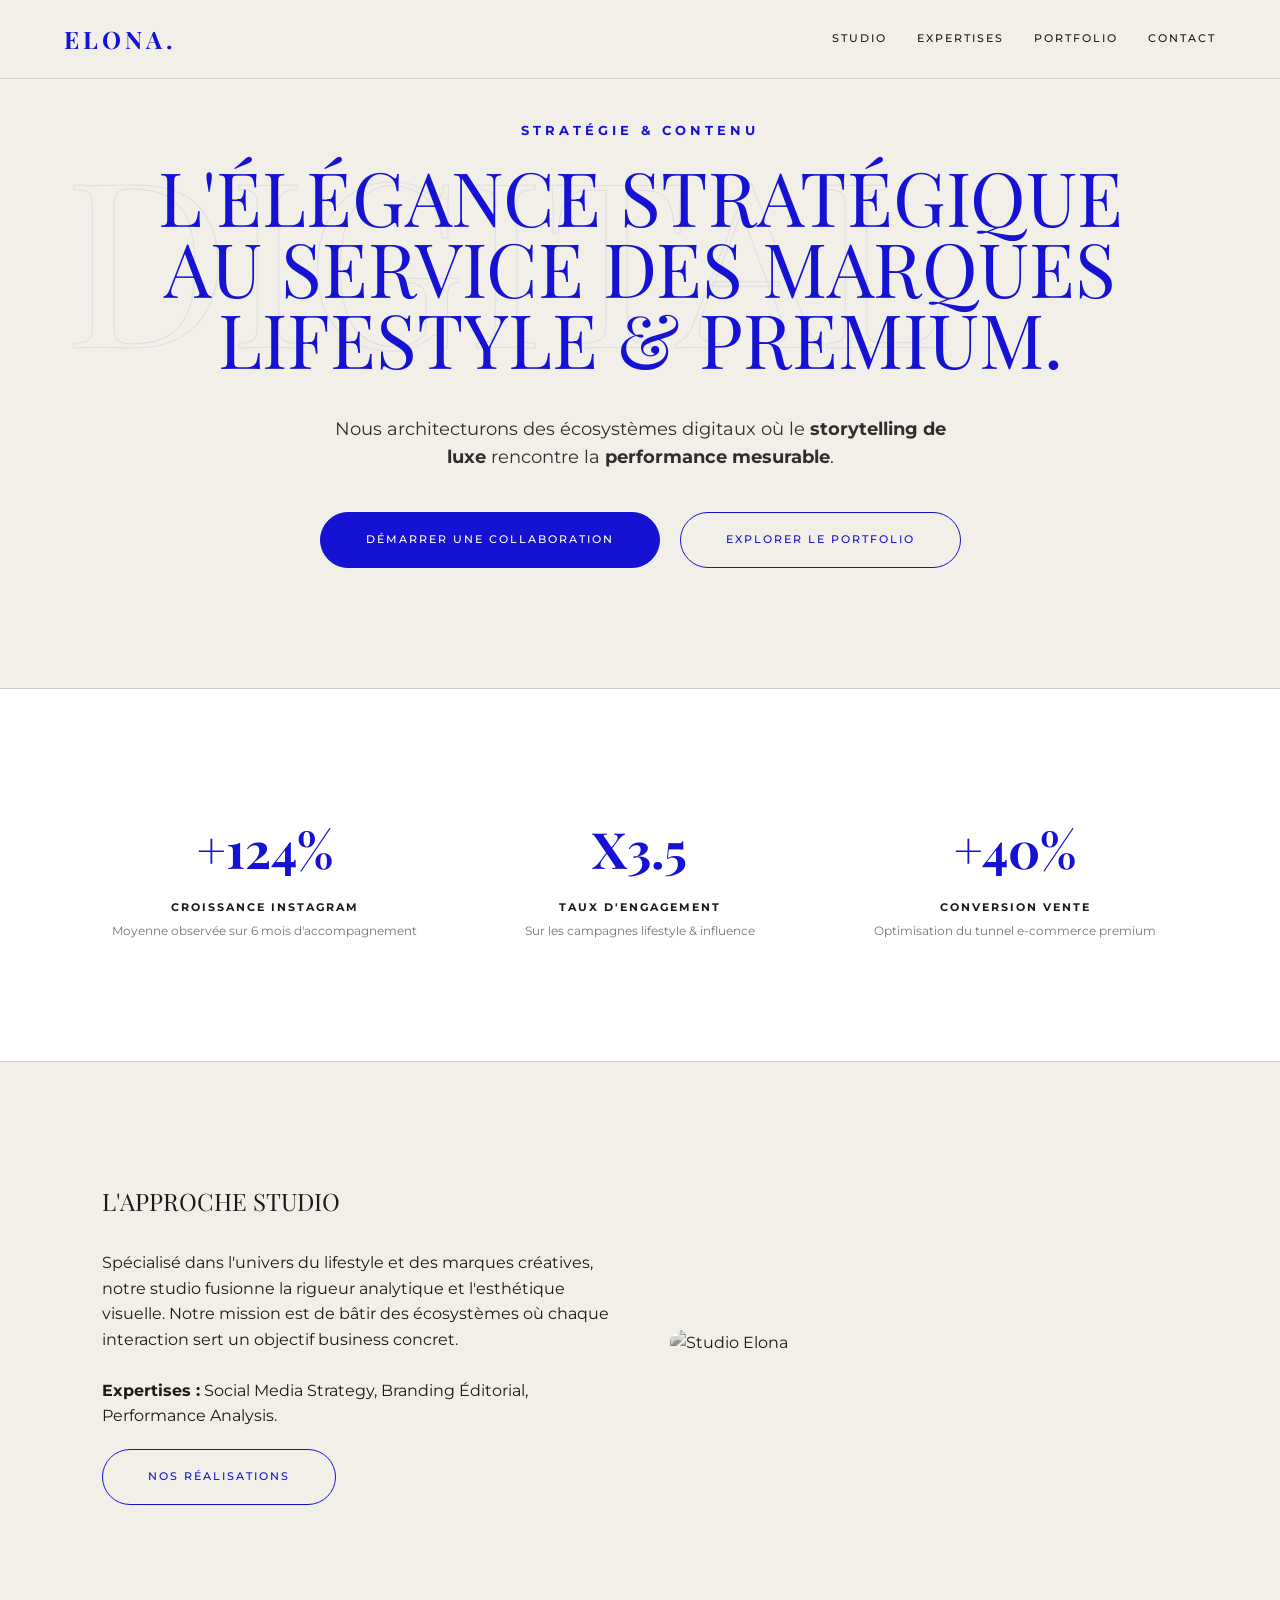
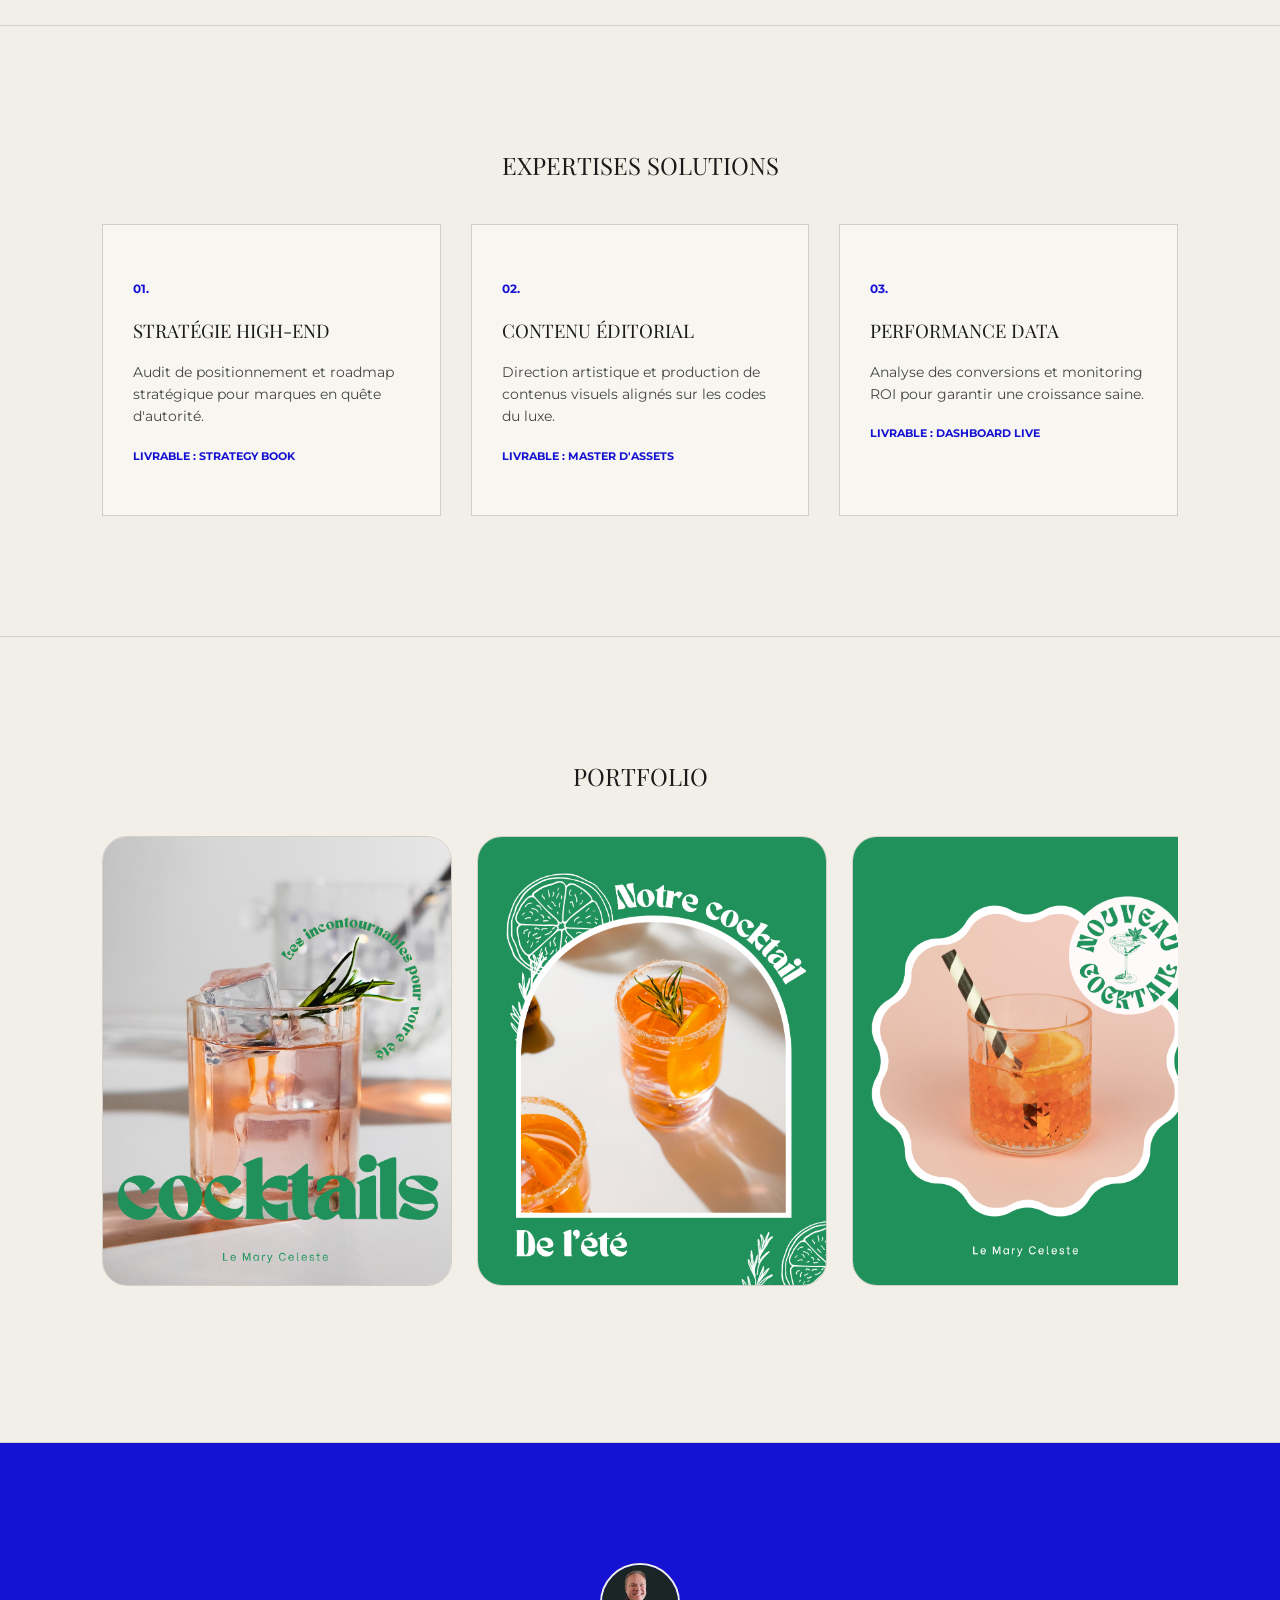
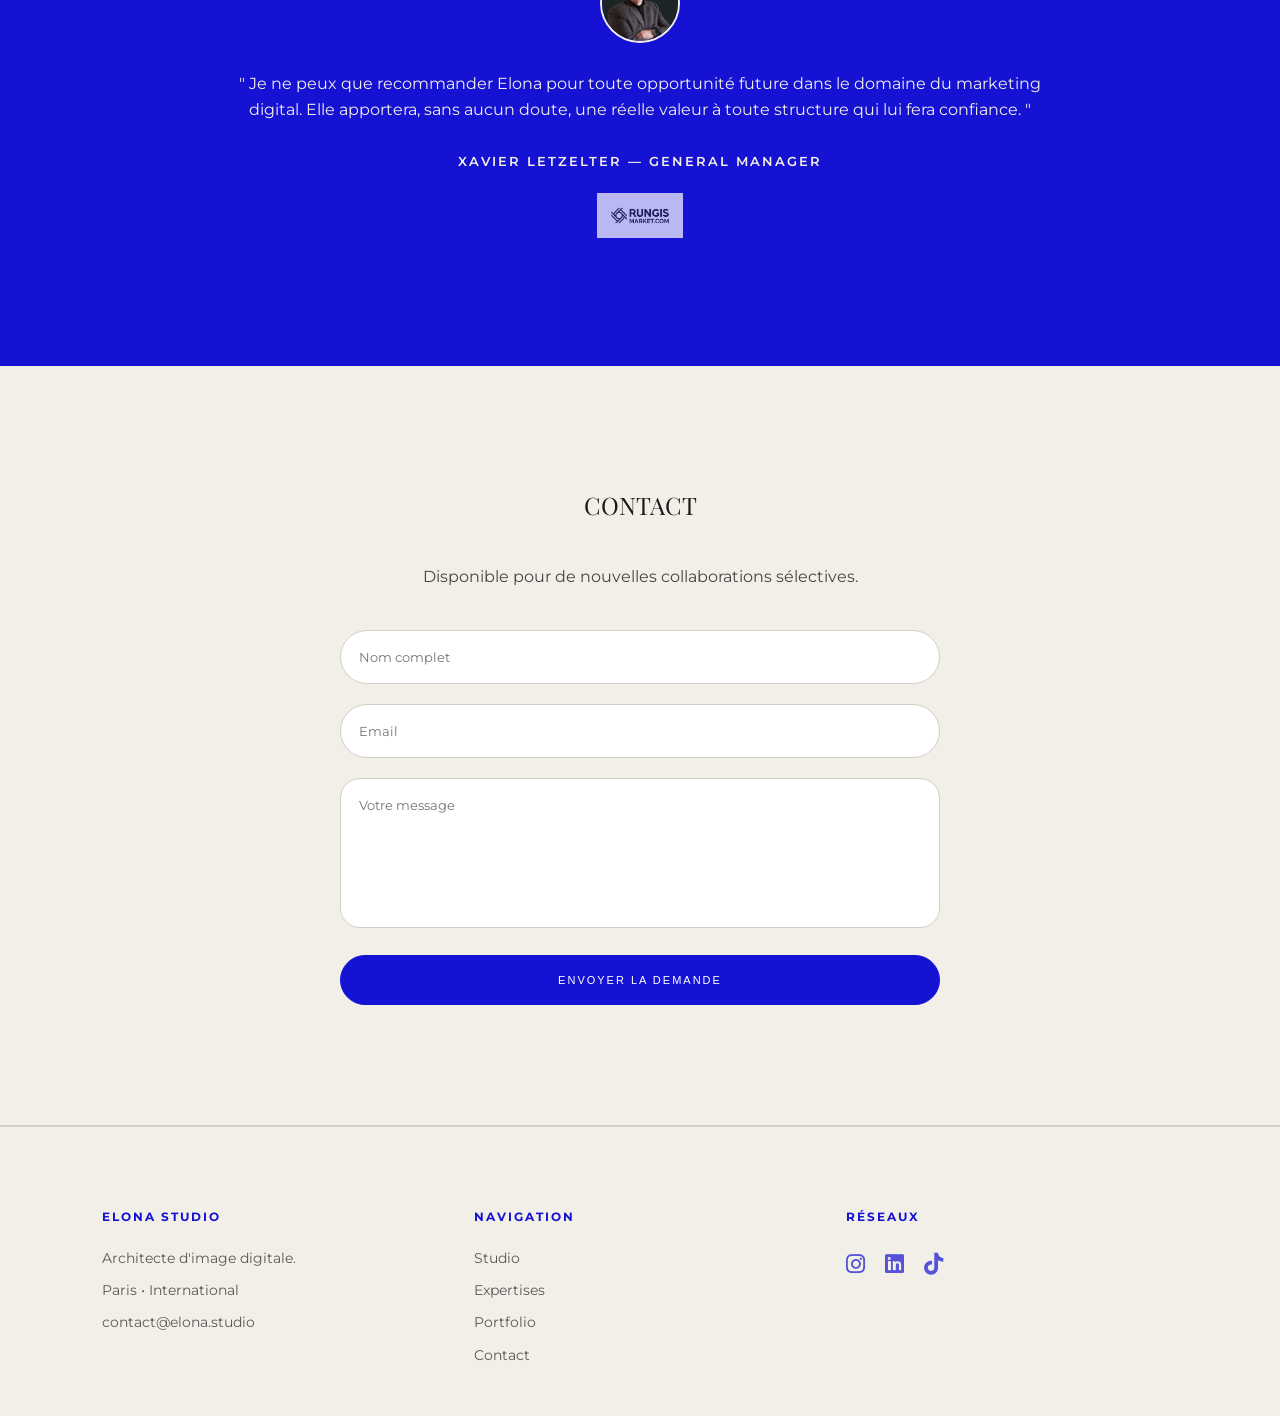
==== commit 2a616bf8: "Changement texte hero" ====
--- a/index.html
+++ b/index.html
@@ -3,8 +3,7 @@
 <head>
     <meta charset="UTF-8">
     <meta name="viewport" content="width=device-width, initial-scale=1.0">
-    <title>ELONA | Stratégie Digitale & Création de Contenu</title>
-    <meta name="description" content="Studio de stratégie digitale par Elona. Accompagnement sur mesure pour marques audacieuses : audit, contenu et performance.">
+    <title>ELONA | Studio de Stratégie Digitale Premium & Lifestyle</title>
     
     <link href="https://fonts.googleapis.com/css2?family=Montserrat:wght@300;400;500;700&family=Playfair+Display:ital,wght@0,400;0,700;1,400&display=swap" rel="stylesheet">
     <link rel="stylesheet" href="https://cdnjs.cloudflare.com/ajax/libs/font-awesome/6.0.0/css/all.min.css">
@@ -26,15 +25,16 @@
             background: var(--bg);
             color: var(--text);
             line-height: 1.6;
-            -webkit-font-smoothing: antialiased;
-        }
-
-        h1, h2, h3, .logo { 
-            font-family: 'Playfair Display', serif; 
-            font-weight: 400;
-            text-transform: uppercase;
-        }
-
+            overflow-x: hidden;
+        }
+
+        /* --- ANIMATIONS --- */
+        .reveal { opacity: 0; transform: translateY(30px); transition: 1s cubic-bezier(0.17, 0.67, 0.83, 0.67); }
+        .reveal.active { opacity: 1; transform: translateY(0); }
+
+        h1, h2, h3, .logo { font-family: 'Playfair Display', serif; text-transform: uppercase; font-weight: 400; }
+
+        /* --- NAVIGATION --- */
         nav {
             position: fixed;
             top: 0; width: 100%;
@@ -42,137 +42,118 @@
             display: flex;
             justify-content: space-between;
             align-items: center;
-            background: rgba(241, 239, 231, 0.9);
+            background: rgba(241, 239, 231, 0.95);
             backdrop-filter: blur(10px);
-            z-index: 1000;
+            z-index: 2000;
             border-bottom: 1px solid var(--border);
         }
 
         .logo { font-size: 24px; letter-spacing: 4px; text-decoration: none; color: var(--accent); font-weight: 700; }
+        .nav-links { display: flex; align-items: center; }
         .nav-links a { text-decoration: none; color: var(--text); font-size: 11px; font-weight: 500; text-transform: uppercase; letter-spacing: 2px; margin-left: 30px; transition: 0.3s; }
         .nav-links a:hover { color: var(--accent); }
-
-        section { padding: 100px 8%; border-bottom: 1px solid var(--border); }
-        .container { max-width: 1100px; margin: 0 auto; }
-
-        h1 { font-size: clamp(40px, 8vw, 80px); line-height: 0.9; margin-bottom: 40px; color: var(--accent); }
-        h2 { font-size: clamp(28px, 4vw, 45px); margin-bottom: 60px; text-align: center; }
-
+        .burger { display: none; cursor: pointer; font-size: 20px; color: var(--accent); }
+
+        /* --- STRUCTURE RECENTRÉE --- */
+        section { padding: 120px 8%; border-bottom: 1px solid var(--border); position: relative; }
+        
+        .container { 
+            max-width: 1200px; 
+            margin: 0 auto; 
+            display: flex;
+            flex-direction: column;
+            align-items: center; /* Centre horizontalement le contenu flex */
+            text-align: center;  /* Centre le texte */
+        }
+
+        h1 { font-size: clamp(40px, 7vw, 75px); line-height: 0.95; margin-bottom: 40px; color: var(--accent); }
+        h2 { text-align: center !important; margin-bottom: 40px; width: 100%; }
+
+        .hero-outline {
+            position: absolute; top: 10%; left: 5%; font-size: clamp(100px, 18vw, 250px);
+            font-family: 'Playfair Display'; -webkit-text-stroke: 1px rgba(22, 18, 211, 0.08);
+            color: transparent; z-index: -1; text-transform: uppercase;
+        }
+
+        /* BOUTONS */
         .btn {
             display: inline-block;
-            background: var(--accent);
-            color: #fff;
-            padding: 18px 40px;
-            text-decoration: none;
-            font-weight: 500;
-            font-size: 11px;
-            text-transform: uppercase;
-            letter-spacing: 2px;
-            transition: 0.4s cubic-bezier(0.165, 0.84, 0.44, 1);
-            border: none;
-            cursor: pointer;
-        }
-        .btn:hover { background: var(--text); transform: translateY(-3px); }
-
-        /* GRID & CARDS */
-        .grid { display: grid; grid-template-columns: repeat(auto-fit, minmax(280px, 1fr)); gap: 30px; }
-        .card { padding: 40px 25px; text-align: center; border: 1px solid var(--border); transition: 0.3s; background: rgba(255,255,255,0.3); }
-        .card:hover { border-color: var(--accent); background: #fff; }
-        .card h3 { font-size: 22px; margin-bottom: 15px; color: var(--accent); }
-
-        /* ABOUT SECTION */
-        .about-flex { display: flex; align-items: center; gap: 50px; flex-wrap: wrap; }
-        .about-text { flex: 1; min-width: 300px; }
-        .about-image { flex: 1; min-width: 300px; filter: grayscale(1); transition: 0.5s; }
-        .about-image:hover { filter: grayscale(0); }
-        .about-image img { width: 100%; height: auto; border: 1px solid var(--border); }
-
-        /* PORTFOLIO SLIDER */
-        .slider-wrapper { width: 100%; overflow-x: auto; white-space: nowrap; cursor: grab; padding-bottom: 20px; }
-        .slider-track { display: inline-flex; gap: 20px; }
-       /* --- PORTFOLIO SLIDER --- */
-.slide {
-    flex: 0 0 350px;
-    height: 450px;
-    background: #e0e0e0;
-    position: relative;
-    /* --- AJOUTS ICI --- */
-    border-radius: 20px; /* Arrondit les angles */
-    overflow: hidden;    /* Indispensable pour que l'image ne dépasse pas des bords arrondis */
-    border: 1px solid var(--border); /* Optionnel : ajoute un petit contour élégant */
+            background: var(--accent); color: #fff;
+            padding: 18px 45px; text-decoration: none;
+            font-weight: 500; font-size: 11px; text-transform: uppercase; letter-spacing: 2px;
+            transition: 0.4s; border: 1px solid var(--accent);
+            border-radius: 50px; 
+        }
+        .btn:hover { background: var(--text); border-color: var(--text); transform: translateY(-3px); }
+
+        /* --- STATS --- */
+        #stats { padding: 120px 8%; background: #fff; }
+        #stats h2 { font-weight: 700; color: var(--accent); font-size: 50px; margin-bottom: 10px; }
+
+        /* --- SLIDER --- */
+        .slider-wrapper { width: 100%; overflow-x: auto; padding-bottom: 30px; }
+        .slider-track { display: inline-flex; gap: 25px; }
+        .slide { 
+            flex: 0 0 350px; height: 450px; border-radius: 25px; overflow: hidden; 
+            border: 1px solid var(--border); transition: 0.4s; position: relative;
+        }
+        .slide img { width: 100%; height: 100%; object-fit: cover; transition: 0.6s; }
+        .slide:hover img { transform: scale(1.08); filter: brightness(0.8); }
+
+        /* --- TESTIMONIALS --- */
+        #testimonial-slider { background: var(--accent); color: var(--bg); text-align: center; border: none; padding: 120px 8%; }
+        .testimonial { display: none; width: 100%; max-width: 850px; margin: 0 auto; animation: fadeIn 0.8s; }
+        .testimonial.active { display: block; }
+        .client-photo { width: 80px; height: 80px; border-radius: 50%; object-fit: cover; margin-bottom: 20px; border: 2px solid var(--bg); }
+       .testimonial-logo { 
+    margin-top: 20px; 
+    height: 45px; /* Légèrement plus grand pour la lisibilité */
+    width: auto;
+    object-fit: contain;
+    filter: grayscale(1) opacity(0.7); /* Gris élégant plutôt que blanc forcé */
+    transition: 0.3s;
 }
-
-.slide img {
-    width: 100%;
-    height: 100%;
-    display: block !important;
-    object-fit: cover;
-    transition: transform 0.5s ease;
-    border-radius: 20px; /* Assure que l'image prend aussi l'arrondi */
+.testimonial-logo:hover {
+    filter: grayscale(0) opacity(1); /* Devient coloré au survol */
 }
-        .slide:hover img { transform: scale(1.05); }
-
-        /* TESTIMONIALS (Updated) */
-        #testimonial-slider { 
-            background: var(--accent); 
-            color: var(--bg); 
-            text-align: center; 
-            padding: 100px 10%; 
-            border: none;
-        }
-
-        .testimonial { 
-            display: none; 
-            width: 100%; 
-            max-width: 800px;
+        /* --- CONTACT FORM --- */
+        .form-group { margin-bottom: 20px; width: 100%; }
+        input, textarea { 
+            width: 100%; padding: 18px; border: 1px solid var(--border); background: white; 
+            border-radius: 50px; outline: none; transition: 0.3s; font-family: 'Montserrat', sans-serif;
+        }
+        textarea { border-radius: 20px; height: 150px; resize: none; } 
+        input:focus { border-color: var(--accent); }
+
+        /* --- FOOTER --- */
+        footer { padding: 80px 8% 40px; border-top: 1px solid var(--border); background: var(--bg); }
+        .footer-grid { 
+            display: grid; 
+            grid-template-columns: repeat(auto-fit, minmax(250px, 1fr)); 
+            gap: 40px; 
+            max-width: 1200px; 
             margin: 0 auto;
-            animation: fadeIn 0.8s; 
-        }
-
-        .testimonial.active { 
-            display: block; 
-        }
-
-        .client-photo { 
-            width: 90px; 
-            height: 90px; 
-            border-radius: 50%; 
-            object-fit: cover; 
-            margin-bottom: 20px; 
-            border: 2px solid var(--bg);
-        }
-
-        .testimonial p { 
-            font-family: 'Playfair Display', serif; 
-            font-style: italic; 
-            font-size: clamp(20px, 4vw, 28px); 
-            line-height: 1.4;
-            max-width: 800px; 
-            margin: 0 auto; 
-        }
-
-        @keyframes fadeIn { 
-            from { opacity: 0; transform: translateY(10px); } 
-            to { opacity: 1; transform: translateY(0); } 
-        }
-
-        /* CONTACT FORM */
-        .contact-container { max-width: 600px; margin: 0 auto; }
-        .form-group { margin-bottom: 20px; text-align: left; }
-        input, textarea { width: 100%; padding: 15px; border: 1px solid var(--border); background: white; font-family: 'Montserrat', sans-serif; outline: none; transition: 0.3s; }
-        input:focus, textarea:focus { border-color: var(--accent); }
-        textarea { height: 120px; resize: vertical; }
-
-        footer { background: var(--bg); padding: 60px 10% 30px; text-align: center; }
-        .footer-links { margin: 30px 0; }
-        .footer-links a { color: var(--accent); font-size: 24px; margin: 0 15px; transition: 0.3s; }
-        .footer-links a:hover { color: var(--text); transform: translateY(-3px); }
-
+            text-align: left;
+        }
+        .footer-col h4 { font-size: 12px; letter-spacing: 2px; margin-bottom: 20px; color: var(--accent); text-transform: uppercase; }
+        .footer-col a, .footer-col p { font-size: 14px; text-decoration: none; color: var(--text); opacity: 0.7; display: block; margin-bottom: 10px; transition: 0.3s; }
+        .footer-col a:hover { opacity: 1; color: var(--accent); }
+
+        @keyframes fadeIn { from { opacity: 0; } to { opacity: 1; } }
+
+        /* --- RESPONSIVE --- */
         @media (max-width: 768px) {
-            section { padding: 60px 5%; }
-            .nav-links { display: none; }
-            h1 { font-size: 45px; }
-            .about-flex { flex-direction: column-reverse; }
+            .hero-outline { display: none; }
+            .nav-links { 
+                display: none; position: absolute; top: 100%; left: 0; width: 100%; 
+                background: var(--bg); flex-direction: column; padding: 20px 0; border-bottom: 1px solid var(--border);
+            }
+            .nav-links.active { display: flex; }
+            .nav-links a { margin: 15px 0; font-size: 14px; margin-left: 0; }
+            .burger { display: block; }
+            section { padding: 80px 5%; }
+            #about .container > div { flex-direction: column; text-align: center; }
+            #about h2 { text-align: center !important; }
         }
     </style>
 </head>
@@ -181,178 +162,211 @@
 
 <nav>
     <a href="#" class="logo">ELONA.</a>
-    <div class="nav-links">
-        <a href="#about">À Propos</a>
-        <a href="#services">Services</a>
-        <a href="#projets">Projets</a>
+    <div class="burger" id="burger"><i class="fas fa-bars"></i></div>
+    <div class="nav-links" id="nav-links">
+        <a href="#about">Studio</a>
+        <a href="#services">Expertises</a>
+        <a href="#projets">Portfolio</a>
         <a href="#contact">Contact</a>
     </div>
 </nav>
 
 <section id="home">
-    <div class="container">
-        <p style="text-transform: uppercase; letter-spacing: 3px; margin-bottom: 10px; color: var(--accent); font-weight: 600; font-size: 12px;">Studio de stratégie</p>
-        <h1>Stratégie digitale & contenu d'exception.</h1>
-        <p style="max-width: 600px; margin-bottom: 30px;">J'accompagne les marques audacieuses pour transformer leur visibilité en levier de croissance mesurable à travers un design éditorial et une analyse de performance poussée.</p>
-        <a href="#contact" class="btn">Démarrer un projet</a>
+    <span class="hero-outline">Digital</span>
+    <div class="container reveal">
+        <p style="text-transform: uppercase; letter-spacing: 4px; margin-bottom: 20px; color: var(--accent); font-weight: 700; font-size: 13px;">Stratégie & Contenu</p>
+        <h1>L'élégance stratégique au service des marques lifestyle & premium.</h1>
+        <p style="max-width: 650px; font-size: 18px; margin-bottom: 40px; opacity: 0.9;">
+            Nous architecturons des écosystèmes digitaux où le <strong>storytelling de luxe</strong> rencontre la <strong>performance mesurable</strong>.
+        </p>
+        <div style="display: flex; gap: 20px; flex-wrap: wrap; justify-content: center;">
+            <a href="#contact" class="btn">Démarrer une collaboration</a>
+            <a href="#projets" class="btn" style="background: transparent; color: var(--accent);">Explorer le portfolio</a>
+        </div>
+    </div>
+</section>
+
+<section id="stats">
+    <div class="container reveal">
+        <div style="display: grid; grid-template-columns: repeat(auto-fit, minmax(250px, 1fr)); gap: 50px; width: 100%;">
+            <div>
+                <h2>+124%</h2>
+                <p style="font-size: 11px; text-transform: uppercase; letter-spacing: 2px; font-weight: 700;">Croissance Instagram</p>
+                <p style="font-size: 12px; opacity: 0.6; margin-top: 5px;">Moyenne observée sur 6 mois d'accompagnement</p>
+            </div>
+            <div>
+                <h2>x3.5</h2>
+                <p style="font-size: 11px; text-transform: uppercase; letter-spacing: 2px; font-weight: 700;">Taux d'engagement</p>
+                <p style="font-size: 12px; opacity: 0.6; margin-top: 5px;">Sur les campagnes lifestyle & influence</p>
+            </div>
+            <div>
+                <h2>+40%</h2>
+                <p style="font-size: 11px; text-transform: uppercase; letter-spacing: 2px; font-weight: 700;">Conversion Vente</p>
+                <p style="font-size: 12px; opacity: 0.6; margin-top: 5px;">Optimisation du tunnel e-commerce premium</p>
+            </div>
+        </div>
     </div>
 </section>
 
 <section id="about">
-    <div class="container">
-        <div class="about-flex">
-            <div class="about-text">
-                <h2 style="text-align: left; margin-bottom: 30px;">L'approche Elona</h2>
-                <p>Spécialisée dans l'univers du lifestyle et des marques créatives, je fusionne la rigueur analytique et l'esthétique visuelle. Mon but ? Créer des écosystèmes digitaux où chaque pixel sert un objectif business.</p>
+    <div class="container reveal">
+        <div style="display: flex; align-items: center; gap: 60px; flex-wrap: wrap; text-align: left;">
+            <div style="flex: 1; min-width: 300px;">
+                <h2 style="text-align: left !important; margin-bottom: 30px;">L'approche Studio</h2>
+                <p>Spécialisé dans l'univers du lifestyle et des marques créatives, notre studio fusionne la rigueur analytique et l'esthétique visuelle. Notre mission est de bâtir des écosystèmes où chaque interaction sert un objectif business concret.</p>
                 <br>
-                <p><b>Expertise :</b> Social Media, Branding, Data Analysis.</p>
-                <a href="#projets" class="btn" style="background: transparent; border: 1px solid var(--accent); color: var(--accent); margin-top: 20px;">Voir mon travail</a>
-            </div>
-            <div class="about-image">
-                <img src="https://images.unsplash.com/photo-1573496359142-b8d87734a5a2?auto=format&fit=crop&q=80&w=800" alt="Elona - Fondatrice">
+                <p><b>Expertises :</b> Social Media Strategy, Branding Éditorial, Performance Analysis.</p>
+                <a href="#projets" class="btn" style="background: transparent; border: 1px solid var(--accent); color: var(--accent); margin-top: 20px;">Nos réalisations</a>
+            </div>
+            <div style="flex: 1; min-width: 300px; border-radius: 25px; overflow: hidden; filter: grayscale(1); transition: filter 0.6s ease; cursor: pointer;" onmouseover="this.style.filter='grayscale(0)'" onmouseout="this.style.filter='grayscale(1)'">
+                <img src="https://images.unsplash.com/photo-1573496359142-b8d87734a5a2?auto=format&fit=crop&q=80&w=800" alt="Studio Elona" style="width:100%; display:block; transition: transform 0.6s ease;">
             </div>
         </div>
     </div>
 </section>
 
 <section id="services">
-    <div class="container">
-        <h2>Mes Expertises</h2>
-        <div class="grid">
-            <div class="card">
-                <i class="fas fa-chess-king" style="color: var(--accent); margin-bottom: 15px;"></i>
-                <h3>Stratégie</h3>
-                <p>Audit complet, analyse de marché et définition d'un positionnement unique pour émerger.</p>
-            </div>
-            <div class="card">
-                <i class="fas fa-pen-nib" style="color: var(--accent); margin-bottom: 15px;"></i>
-                <h3>Contenu</h3>
-                <p>Direction artistique et création de contenus (photo/vidéo/copywriting) haut de gamme.</p>
-            </div>
-            <div class="card">
-                <i class="fas fa-chart-line" style="color: var(--accent); margin-bottom: 15px;"></i>
-                <h3>Performance</h3>
-                <p>Optimisation des conversions et analyse de données pour un ROI maximisé.</p>
+    <div class="container reveal">
+        <h2>Expertises Solutions</h2>
+        <div style="display: grid; grid-template-columns: repeat(auto-fit, minmax(300px, 1fr)); gap: 30px; width: 100%;">
+            <div style="padding: 50px 30px; border: 1px solid var(--border); background: rgba(255,255,255,0.4); text-align: left;">
+                <span style="font-size: 12px; color: var(--accent); font-weight: 700;">01.</span>
+                <h3 style="margin: 15px 0;">Stratégie High-End</h3>
+                <p style="font-size: 14px; opacity: 0.8; margin-bottom: 20px;">Audit de positionnement et roadmap stratégique pour marques en quête d'autorité.</p>
+                <p style="font-size: 11px; font-weight: 700; color: var(--accent); text-transform: uppercase;">Livrable : Strategy Book</p>
+            </div>
+            <div style="padding: 50px 30px; border: 1px solid var(--border); background: rgba(255,255,255,0.4); text-align: left;">
+                <span style="font-size: 12px; color: var(--accent); font-weight: 700;">02.</span>
+                <h3 style="margin: 15px 0;">Contenu Éditorial</h3>
+                <p style="font-size: 14px; opacity: 0.8; margin-bottom: 20px;">Direction artistique et production de contenus visuels alignés sur les codes du luxe.</p>
+                <p style="font-size: 11px; font-weight: 700; color: var(--accent); text-transform: uppercase;">Livrable : Master d'assets</p>
+            </div>
+            <div style="padding: 50px 30px; border: 1px solid var(--border); background: rgba(255,255,255,0.4); text-align: left;">
+                <span style="font-size: 12px; color: var(--accent); font-weight: 700;">03.</span>
+                <h3 style="margin: 15px 0;">Performance Data</h3>
+                <p style="font-size: 14px; opacity: 0.8; margin-bottom: 20px;">Analyse des conversions et monitoring ROI pour garantir une croissance saine.</p>
+                <p style="font-size: 11px; font-weight: 700; color: var(--accent); text-transform: uppercase;">Livrable : Dashboard Live</p>
             </div>
         </div>
     </div>
 </section>
 
 <section id="projets">
-    <div class="container">
-        <h2 style="text-align: left; margin-bottom: 10px;">Portfolio</h2>
-        <p style="margin-bottom: 40px; opacity: 0.7;">Sélection de projets récents • 2024-2026</p>
-        
+    <div class="container reveal">
+        <h2>Portfolio</h2>
         <div class="slider-wrapper">
             <div class="slider-track">
-                <div class="slide"><img src="images/1.png" alt="Projet 1"></div>
-                <div class="slide"><img src="images/2.png" alt="Projet 2"></div>
-                <div class="slide"><img src="images/3.png" alt="Projet 3"></div>
-                <div class="slide"><img src="images/4.png" alt="Projet 4"></div>
-                <div class="slide"><img src="images/5.png" alt="Projet 5"></div>
-                <div class="slide"><img src="images/6.png" alt="Projet 6"></div>
-                <div class="slide"><img src="images/7.png" alt="Projet 7"></div>
-                <div class="slide"><img src="images/8.png" alt="Projet 8"></div>
-                <div class="slide"><img src="images/9.png" alt="Projet 9"></div>
-                <div class="slide"><img src="images/10.png" alt="Projet 10"></div>
-                <div class="slide"><img src="images/11.png" alt="Projet 11"></div>
-                <div class="slide"><img src="images/12.png" alt="Projet 12"></div>
-                <div class="slide"><img src="images/13.png" alt="Projet 13"></div>
-                <div class="slide"><img src="images/14.png" alt="Projet 14"></div>
-            </div>
-        </div>
-        <p style="font-size: 10px; margin-top: 15px; opacity: 0.5; text-align: right; text-transform: uppercase; letter-spacing: 1px;">Faites glisser pour explorer →</p>
+                <div class="slide"><img src="images/1.png" alt="Projet"></div>
+                <div class="slide"><img src="images/2.png" alt="Projet"></div>
+                <div class="slide"><img src="images/3.png" alt="Projet"></div>
+                <div class="slide"><img src="images/4.png" alt="Projet"></div>
+                <div class="slide"><img src="images/5.png" alt="Projet"></div>
+                <div class="slide"><img src="images/6.png" alt="Projet"></div>
+            </div>
+        </div>
     </div>
 </section>
 
 <section id="testimonial-slider">
     <div class="container">
-        
         <div class="testimonial active">
             <img src="images/xavier.jpg" alt="Xavier Letzelter" class="client-photo">
             <p>" Je ne peux que recommander Elona pour toute opportunité future dans le domaine du marketing digital. Elle apportera, sans aucun doute, une réelle valeur à toute structure qui lui fera confiance. "</p>
-            <br>
-            <small style="text-transform: uppercase; letter-spacing: 2px; font-weight: 600;">
-                Xavier Letzelter — General Manager
-            </small>
-        </div>
-
+            <br><small style="text-transform: uppercase; letter-spacing: 2px; font-weight: 600;">Xavier Letzelter — General Manager</small>
+            <br><img src="images/rungis.png" alt="Logo" class="testimonial-logo">
+        </div>
         <div class="testimonial">
             <img src="images/aimee.jpg" alt="Aimee Bergeret" class="client-photo">
-            <p>" Elona a contribué à l'essor de notre marque, notamment sur les réseaux sociaux et nous faisant connaître auprès des influenceurs. Organisée et avec une bonne compréhension des enjeux de l'entreprise, Elona est toujours investie pour atteindre les objectifs fixés. "</p>
-            <br>
-            <small style="text-transform: uppercase; letter-spacing: 2px; font-weight: 600;">
-                Aimee Bergeret — Head of Brand Marketing
-            </small>
-        </div>
-
+            <p>" Elona a contribué à l'essor de notre marque, notamment sur les réseaux sociaux et nous faisant connaître auprès des influenceurs. Organisée et avec une bonne compréhension des enjeux de l'entreprise, elle est toujours investie. "</p>
+            <br><small style="text-transform: uppercase; letter-spacing: 2px; font-weight: 600;">Aimee Bergeret — Head of Brand Marketing</small>
+            <br><img src="images/beem.png" alt="Logo" class="testimonial-logo">
+        </div>
         <div class="testimonial">
             <img src="images/lino.jpg" alt="Lino Fillaudeau" class="client-photo">
-            <p>" Je suis certain qu'Elona sera en mesure d'optimiser et améliorer votre plan de communication tout en apportant son aide sur d'autres besoins. Elle a exercé ses fonctions avec enthousiasme et professionnalisme et était particulièrement appréciée par ses collègues pour son anticipation et ses prises d'initiatives."</p>
-            <br>
-            <small style="text-transform: uppercase; letter-spacing: 2px; font-weight: 600;">
-                Lino Fillaudeau — Country Manager France
-            </small>
-        </div>
-
+            <p>" Elle a exercé ses fonctions avec enthousiasme et professionnalisme et était particulièrement appréciée par ses collègues pour son anticipation et ses prises d'initiatives. "</p>
+            <br><small style="text-transform: uppercase; letter-spacing: 2px; font-weight: 600;">Lino Fillaudeau — Country Manager France</small>
+            <br><img src="images/ackling.png" alt="Logo" class="testimonial-logo">
+        </div>
     </div>
 </section>
 
 <section id="contact">
-    <div class="container" style="text-align: center;">
-        <h2 style="color:var(--accent); margin-bottom: 20px;">Parlons de votre projet.</h2>
-        <p style="margin-bottom: 50px;">Disponible pour de nouvelles collaborations sélectives.</p>
+    <div class="container reveal">
+        <h2>Contact</h2>
+        <p style="margin-bottom: 40px; opacity: 0.8;">Disponible pour de nouvelles collaborations sélectives.</p>
+        <form style="width: 100%; max-width: 600px;">
+            <div class="form-group"><input type="text" placeholder="Nom complet" required></div>
+            <div class="form-group"><input type="email" placeholder="Email" required></div>
+            <div class="form-group"><textarea placeholder="Votre message" required></textarea></div>
+            <button type="submit" class="btn" style="width:100%;">Envoyer la demande</button>
+        </form>
+    </div>
+</section>
+
+<footer>
+    <div class="footer-grid">
+        <div class="footer-col">
+            <h4>ELONA Studio</h4>
+            <p>Architecte d'image digitale.</p>
+            <p>Paris • International</p>
+            <a href="mailto:contact@elona.studio">contact@elona.studio</a>
+        </div>
+        <div class="footer-col">
+            <h4>Navigation</h4>
+            <a href="#about">Studio</a>
+            <a href="#services">Expertises</a>
+            <a href="#projets">Portfolio</a>
+            <a href="#contact">Contact</a>
+        </div>
+        <div class="footer-col">
+            <h4>Réseaux</h4>
+            <div style="display: flex; gap: 20px; margin-top: 10px;">
+                <a href="https://www.instagram.com/adressessecretes/" target="_blank" style="font-size: 22px; color: var(--accent);"><i class="fab fa-instagram"></i></a>
+                <a href="https://www.linkedin.com/in/elona-renaux/" target="_blank" style="font-size: 22px; color: var(--accent);"><i class="fab fa-linkedin"></i></a>
+                <a href="https://www.tiktok.com/@adressessecretes" target="_blank" style="font-size: 22px; color: var(--accent);"><i class="fab fa-tiktok"></i></a>
+            </div>
+        </div>
+    </div>
+</footer>
+
+<script>
+    // --- MENU BURGER ---
+    const burger = document.getElementById('burger');
+    const navLinks = document.getElementById('nav-links');
+    burger.addEventListener('click', () => { 
+        navLinks.classList.toggle('active'); 
+    });
+
+    // --- REVEAL ON SCROLL (Apparition au défilement) ---
+    const reveals = document.querySelectorAll('.reveal');
+    const revealOnScroll = () => {
+        reveals.forEach(el => {
+            const top = el.getBoundingClientRect().top;
+            if(top < window.innerHeight - 100){ 
+                el.classList.add('active'); 
+            }
+        });
+    };
+    window.addEventListener('scroll', revealOnScroll);
+    window.addEventListener('load', revealOnScroll);
+
+    // --- ANIMATION DES TÉMOIGNAGES (Changement auto toutes les 5s) ---
+    let currentTestimonial = 0;
+    const testimonials = document.querySelectorAll('.testimonial');
+
+    function showNextTestimonial() {
+        // 1. On retire la classe 'active' du témoignage en cours
+        testimonials[currentTestimonial].classList.remove('active');
         
-        <div class="contact-container">
-            <form action="#">
-                <div class="form-group">
-                    <input type="text" placeholder="Nom complet" required>
-                </div>
-                <div class="form-group">
-                    <input type="email" placeholder="Adresse Email" required>
-                </div>
-                <div class="form-group">
-                    <textarea placeholder="Parlez-moi de votre projet..."></textarea>
-                </div>
-                <button type="submit" class="btn" style="width: 100%;">Envoyer la demande</button>
-            </form>
-        </div>
-    </div>
-</section>
-
-<footer>
-    <div class="container">
-        <div class="footer-links">
-            <a href="https://www.instagram.com/adressessecretes/?hl=fr" target="_blank"><i class="fab fa-instagram"></i></a>
-            <a href="https://www.linkedin.com/in/elona-renaux/" target="_blank"><i class="fab fa-linkedin-in"></i></a>
-            <a href="https://www.tiktok.com/@adressessecretes" target="_blank"><i class="fab fa-tiktok"></i></a>
-        </div>
-        <p style="font-size: 10px; letter-spacing: 2px; opacity: 0.6; text-transform: uppercase;">© 2026 ELONA STUDIO — DESIGN ÉDITORIAL & STRATÉGIE</p>
-    </div>
-</footer>
-
-<script>
-    // Slider Témoignages
-    let current = 0;
-    const items = document.querySelectorAll('.testimonial');
-    function nextSlide() {
-        if(items.length > 0) {
-            items[current].classList.remove('active');
-            current = (current + 1) % items.length;
-            items[current].classList.add('active');
-        }
+        // 2. On calcule l'index du suivant (retour à 0 si on est au dernier)
+        currentTestimonial = (currentTestimonial + 1) % testimonials.length;
+        
+        // 3. On ajoute la classe 'active' au nouveau témoignage
+        testimonials[currentTestimonial].classList.add('active');
     }
-    setInterval(nextSlide, 6000);
-
-    // Gestion du scroll fluide
-    document.querySelectorAll('a[href^="#"]').forEach(anchor => {
-        anchor.addEventListener('click', function (e) {
-            e.preventDefault();
-            document.querySelector(this.getAttribute('href')).scrollIntoView({
-                behavior: 'smooth'
-            });
-        });
-    });
+
+    // Lancer la boucle toutes les 5000ms (5 secondes)
+    setInterval(showNextTestimonial, 5000);
 </script>
 
 </body>
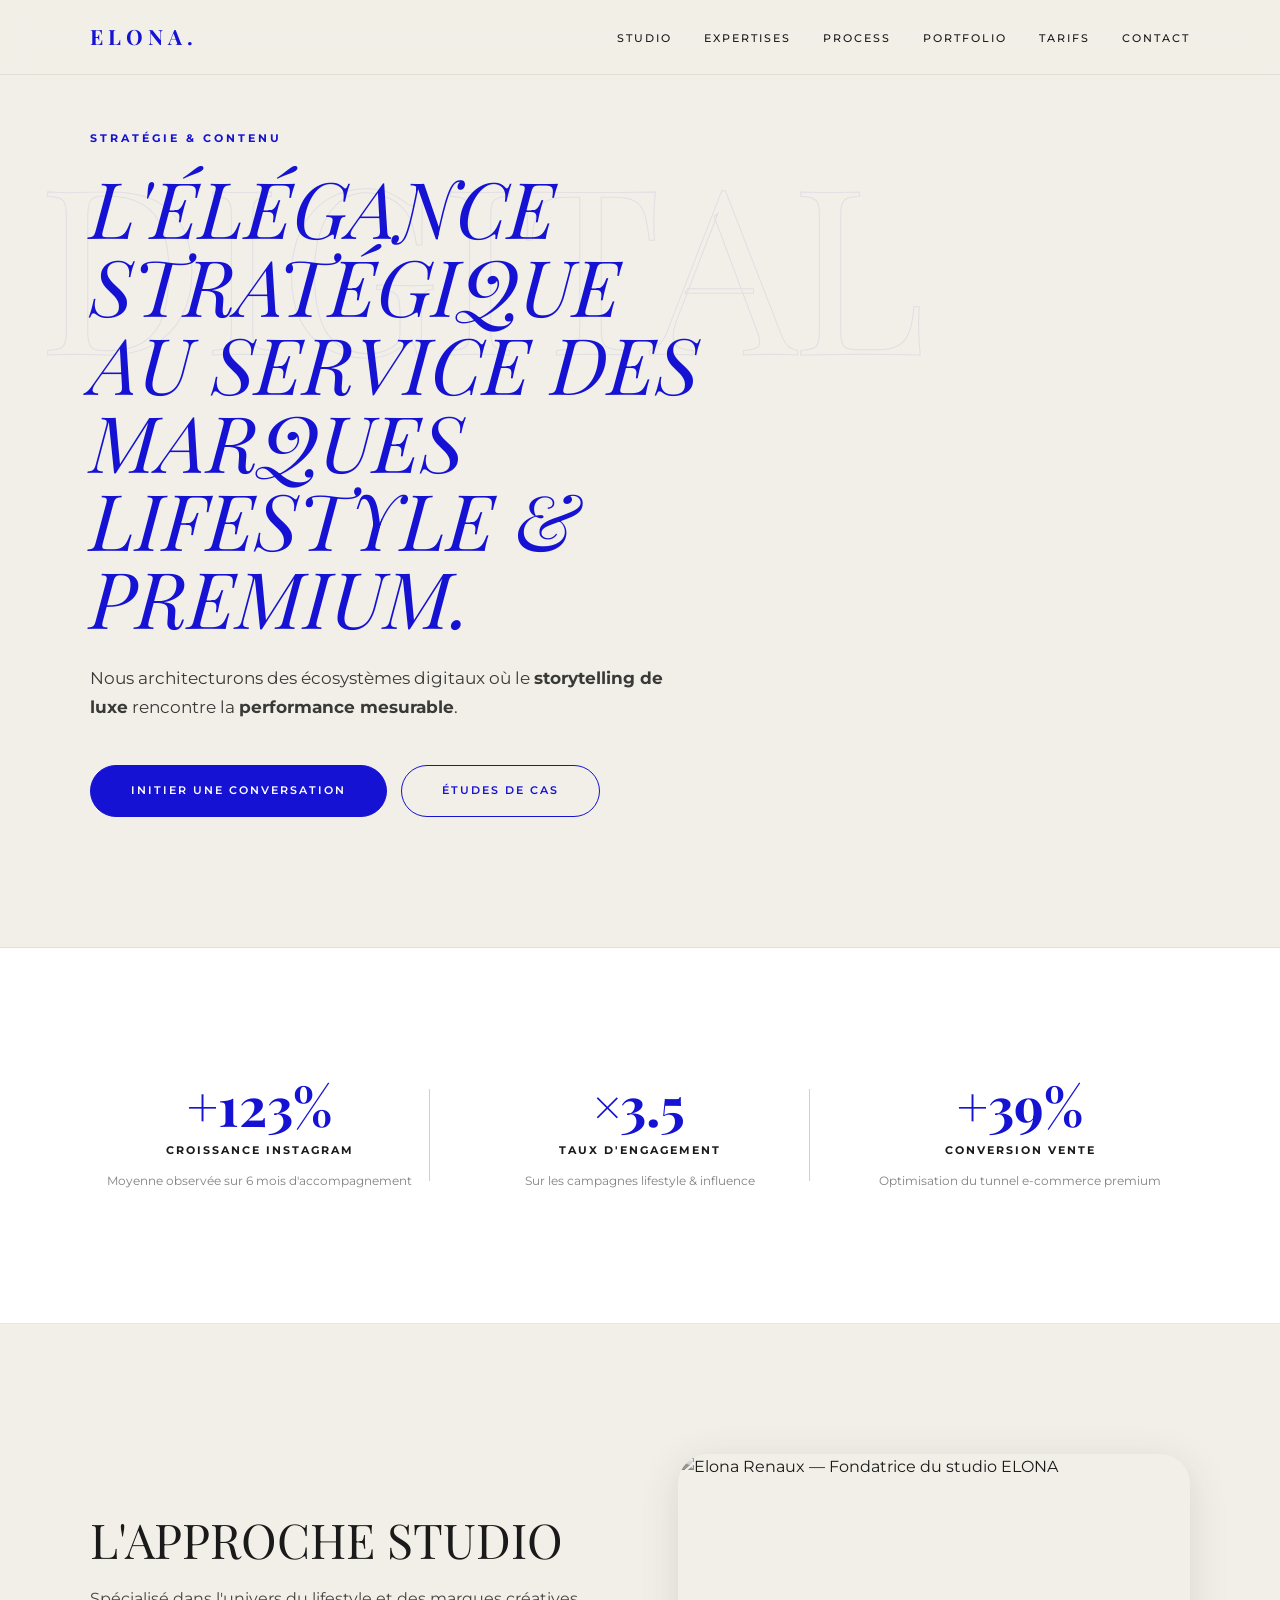
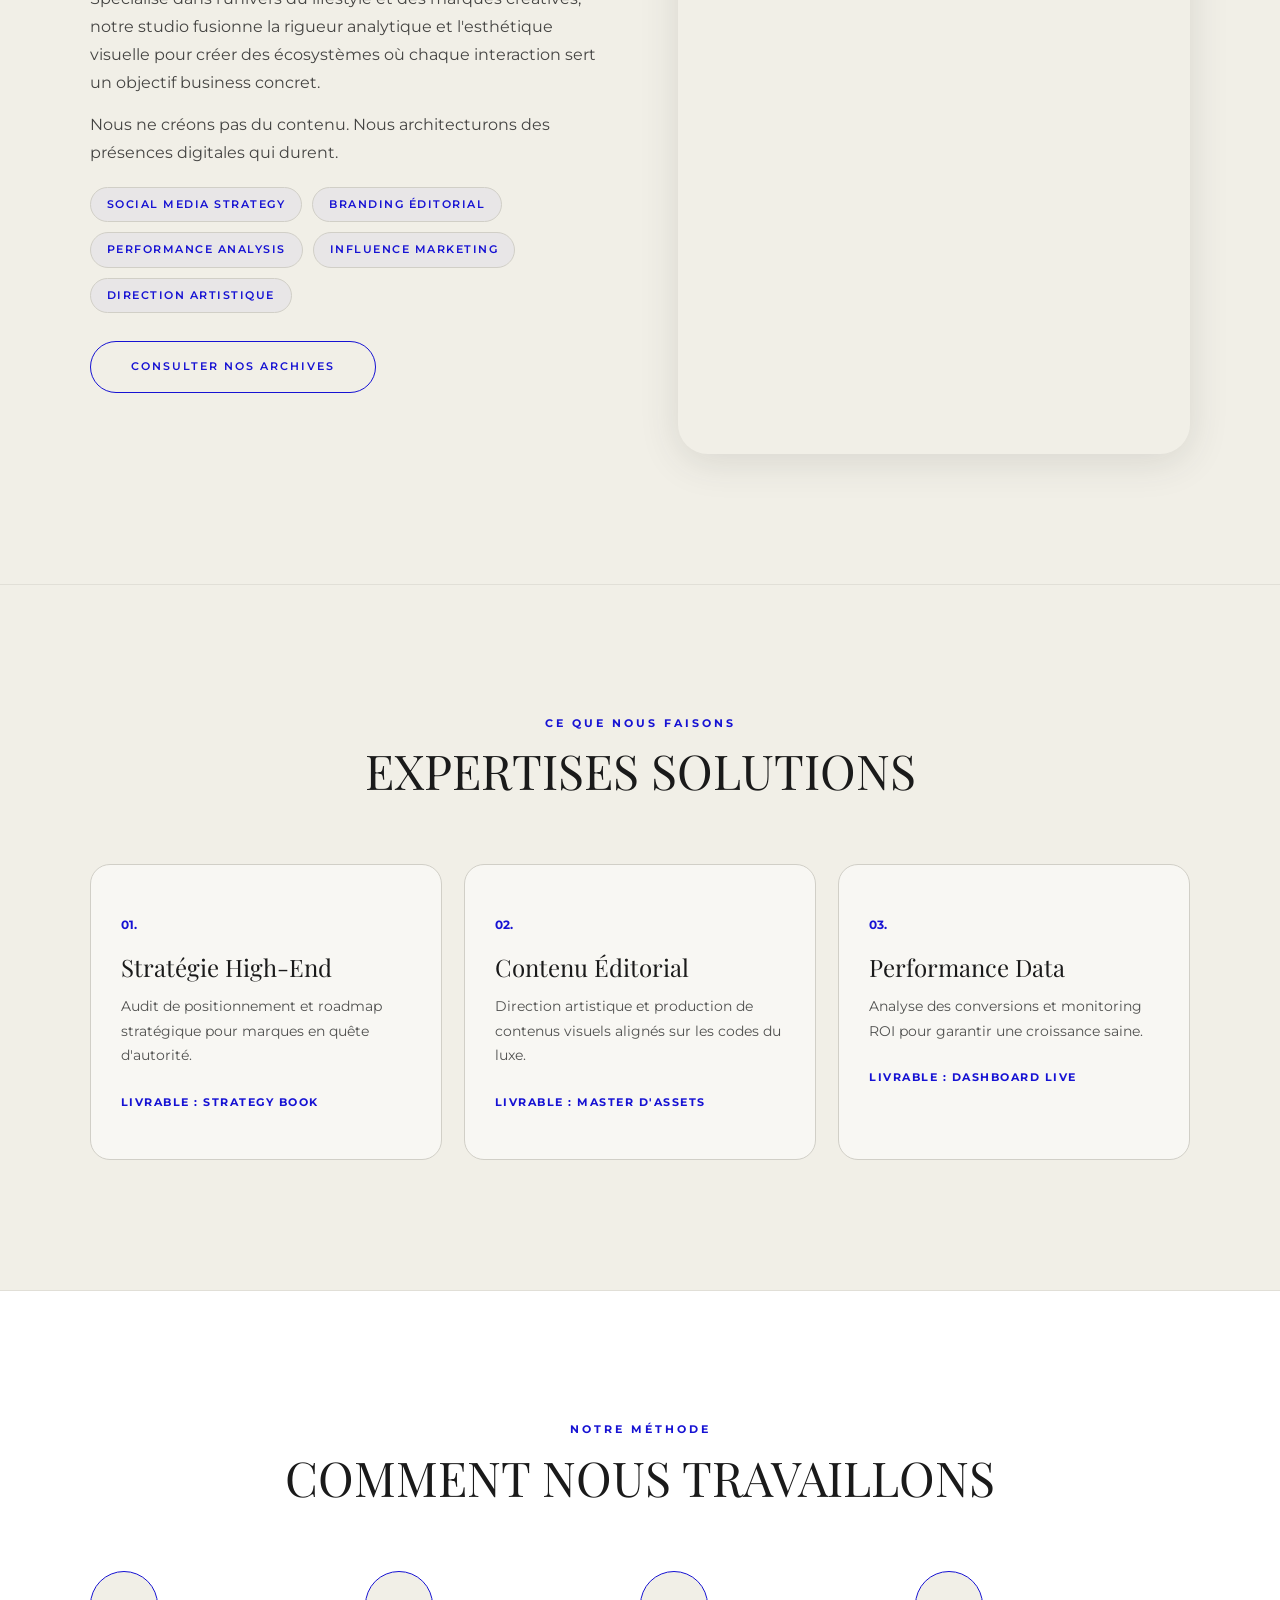
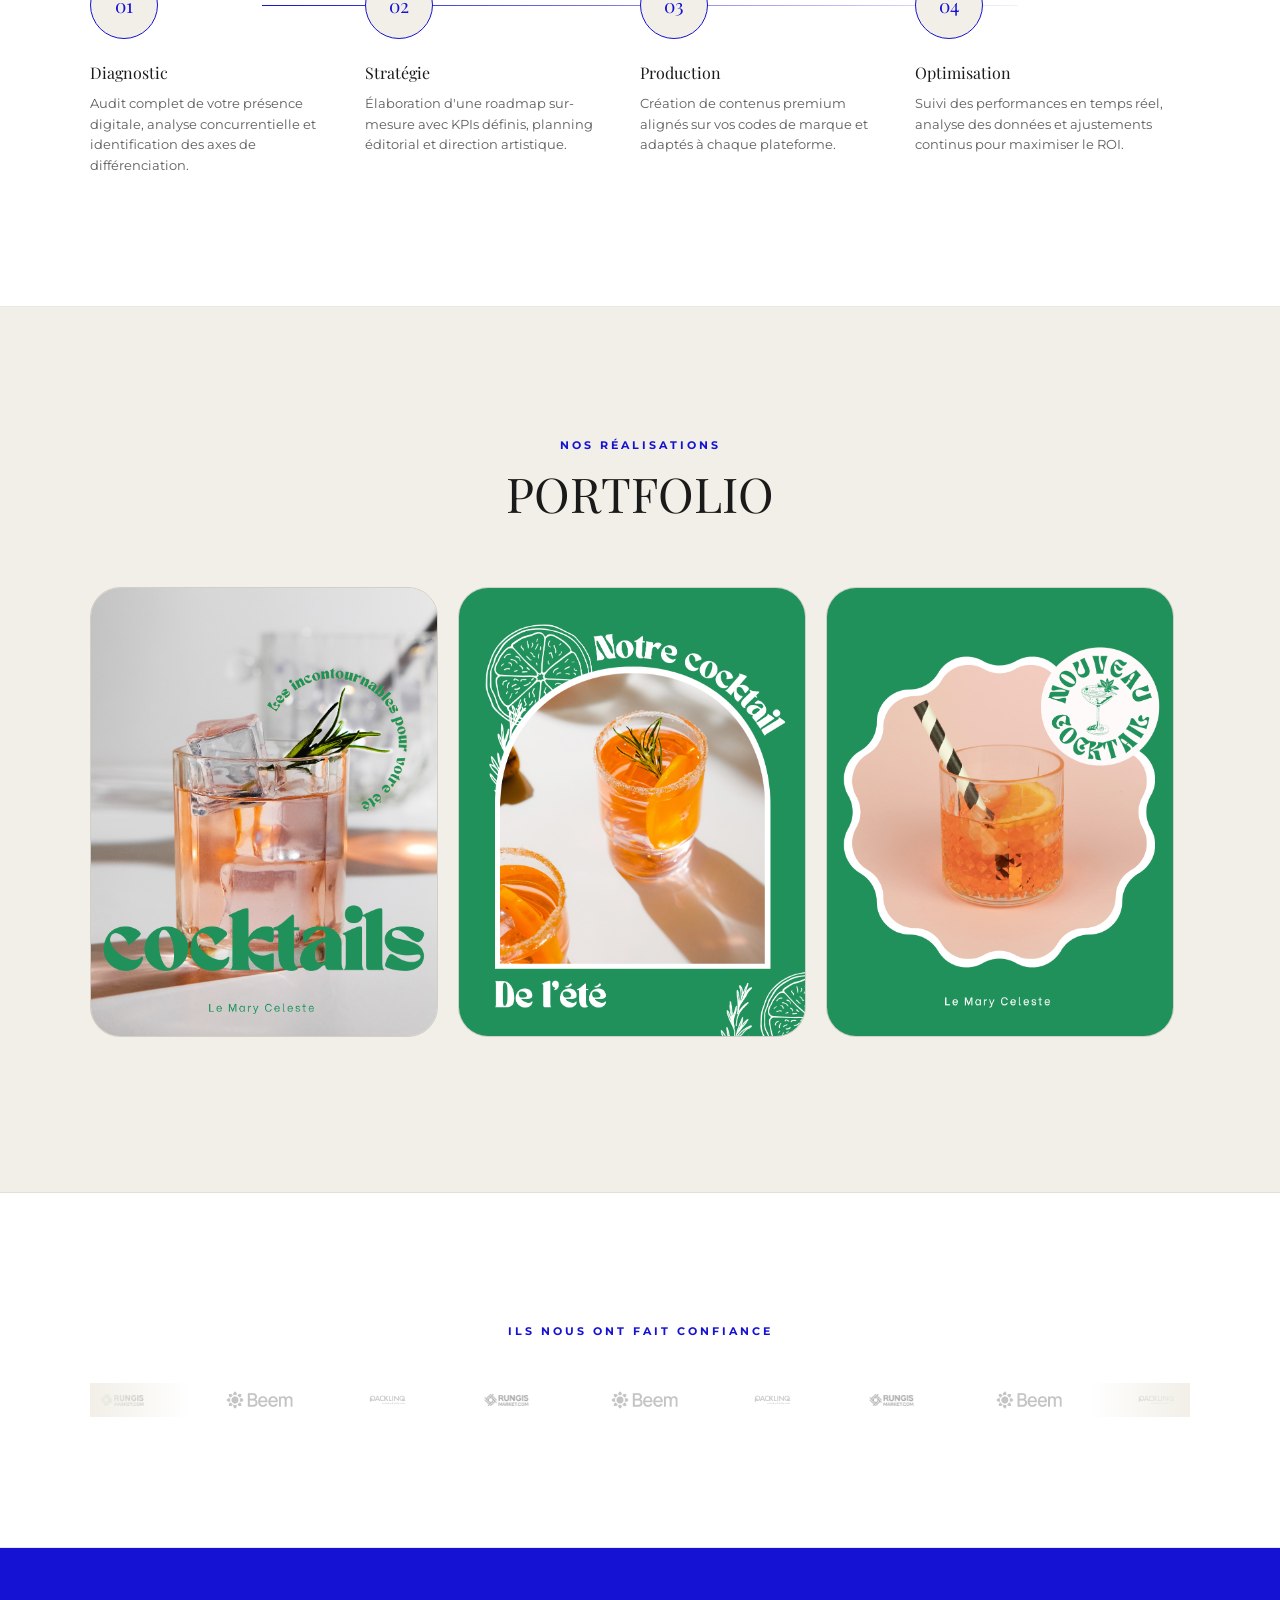
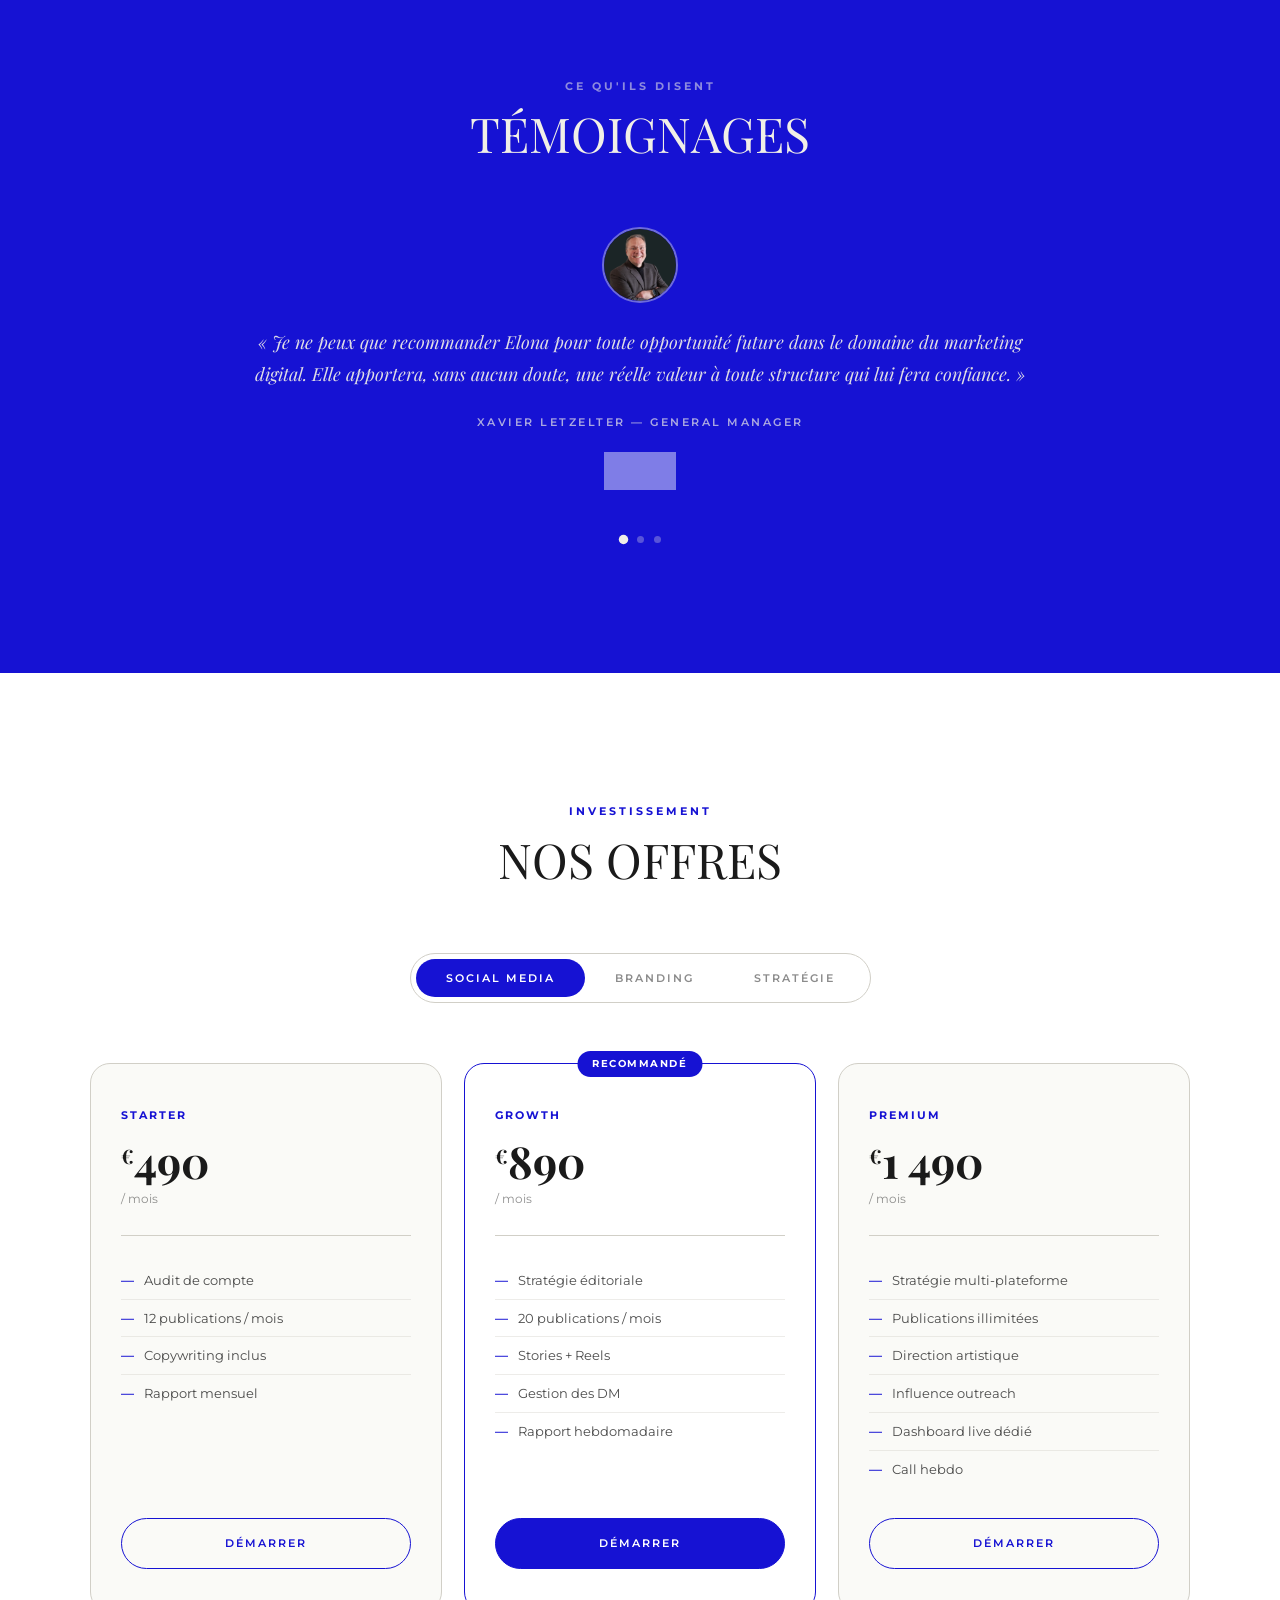
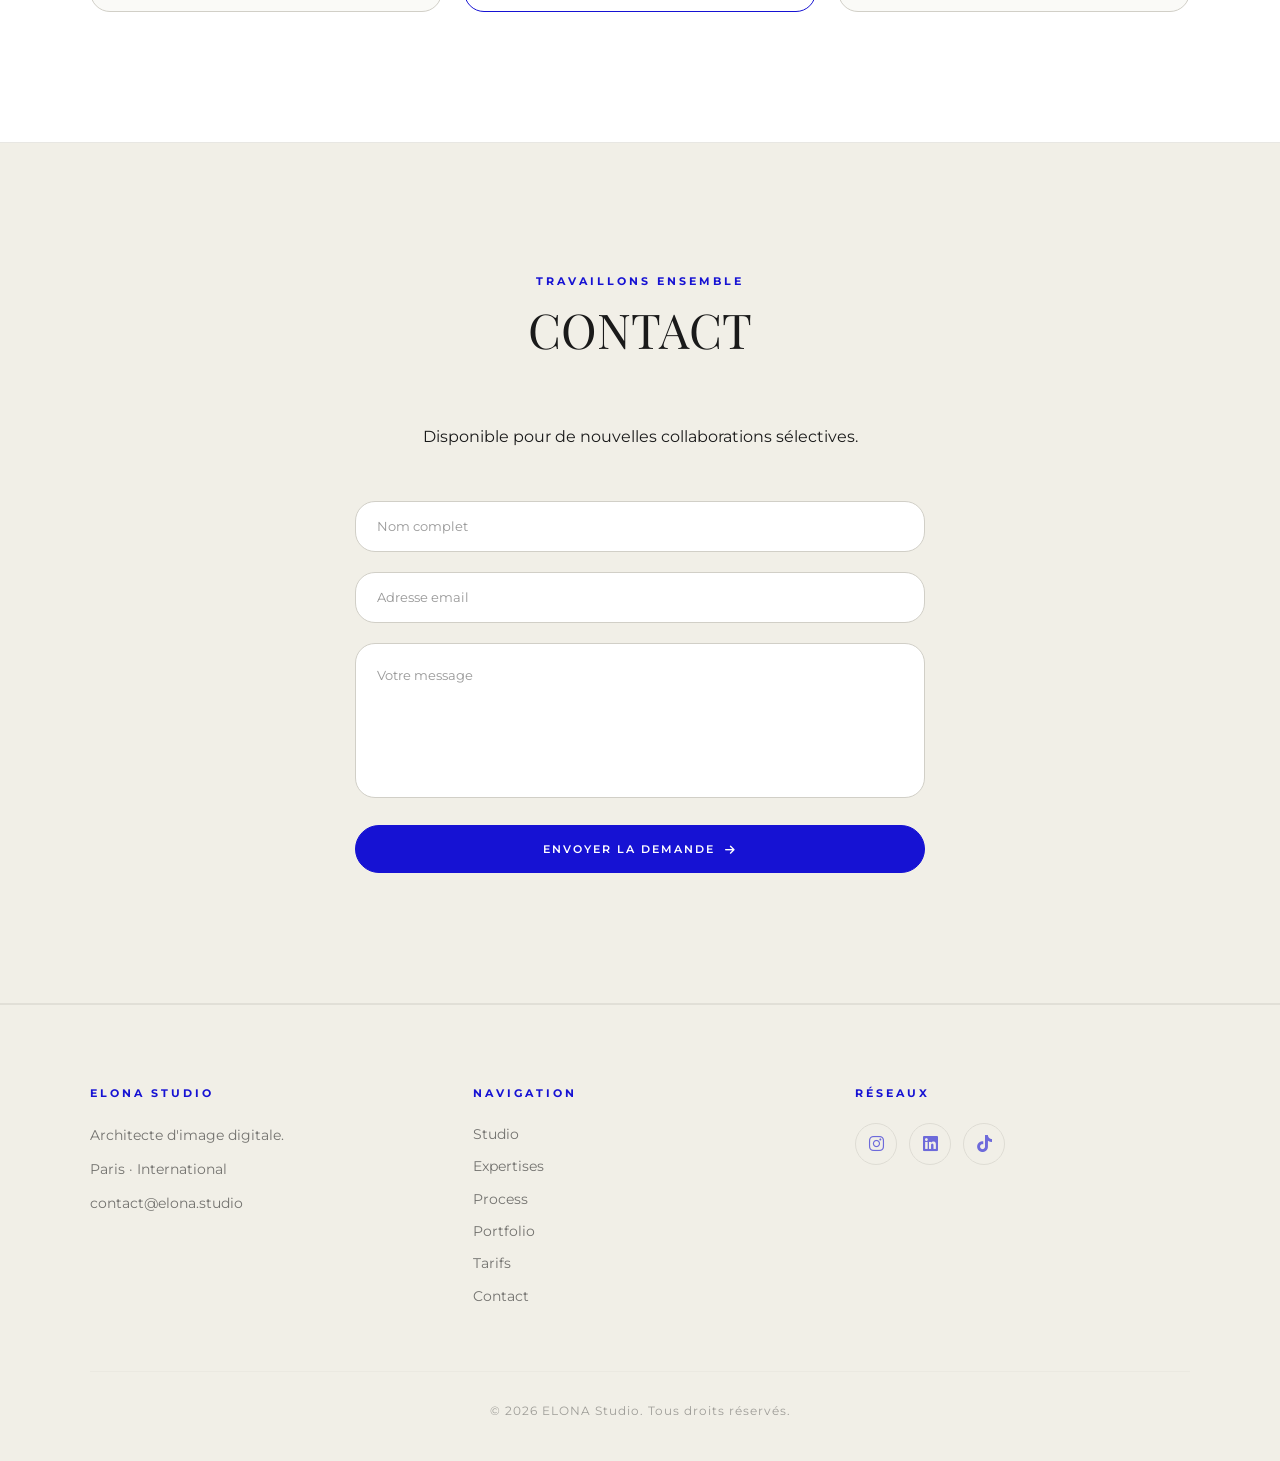
==== commit f45973e5: "Changement texte hero" ====
--- a/index.html
+++ b/index.html
@@ -1,373 +1,1419 @@
 <!DOCTYPE html>
 <html lang="fr">
 <head>
-    <meta charset="UTF-8">
-    <meta name="viewport" content="width=device-width, initial-scale=1.0">
-    <title>ELONA | Studio de Stratégie Digitale Premium & Lifestyle</title>
-    
-    <link href="https://fonts.googleapis.com/css2?family=Montserrat:wght@300;400;500;700&family=Playfair+Display:ital,wght@0,400;0,700;1,400&display=swap" rel="stylesheet">
-    <link rel="stylesheet" href="https://cdnjs.cloudflare.com/ajax/libs/font-awesome/6.0.0/css/all.min.css">
-
-    <style>
-        :root {
-            --bg: #F1EFE7;
-            --text: #1a1a1a;
-            --accent: #1612D3;
-            --white: #ffffff;
-            --border: #d1cfc7;
-        }
-
-        html { scroll-behavior: smooth; }
-        * { margin: 0; padding: 0; box-sizing: border-box; }
-        
-        body {
-            font-family: 'Montserrat', sans-serif;
-            background: var(--bg);
-            color: var(--text);
-            line-height: 1.6;
-            overflow-x: hidden;
-        }
-
-        /* --- ANIMATIONS --- */
-        .reveal { opacity: 0; transform: translateY(30px); transition: 1s cubic-bezier(0.17, 0.67, 0.83, 0.67); }
-        .reveal.active { opacity: 1; transform: translateY(0); }
-
-        h1, h2, h3, .logo { font-family: 'Playfair Display', serif; text-transform: uppercase; font-weight: 400; }
-
-        /* --- NAVIGATION --- */
-        nav {
-            position: fixed;
-            top: 0; width: 100%;
-            padding: 20px 5%;
-            display: flex;
-            justify-content: space-between;
-            align-items: center;
-            background: rgba(241, 239, 231, 0.95);
-            backdrop-filter: blur(10px);
-            z-index: 2000;
-            border-bottom: 1px solid var(--border);
-        }
-
-        .logo { font-size: 24px; letter-spacing: 4px; text-decoration: none; color: var(--accent); font-weight: 700; }
-        .nav-links { display: flex; align-items: center; }
-        .nav-links a { text-decoration: none; color: var(--text); font-size: 11px; font-weight: 500; text-transform: uppercase; letter-spacing: 2px; margin-left: 30px; transition: 0.3s; }
-        .nav-links a:hover { color: var(--accent); }
-        .burger { display: none; cursor: pointer; font-size: 20px; color: var(--accent); }
-
-        /* --- STRUCTURE RECENTRÉE --- */
-        section { padding: 120px 8%; border-bottom: 1px solid var(--border); position: relative; }
-        
-        .container { 
-            max-width: 1200px; 
-            margin: 0 auto; 
-            display: flex;
-            flex-direction: column;
-            align-items: center; /* Centre horizontalement le contenu flex */
-            text-align: center;  /* Centre le texte */
-        }
-
-        h1 { font-size: clamp(40px, 7vw, 75px); line-height: 0.95; margin-bottom: 40px; color: var(--accent); }
-        h2 { text-align: center !important; margin-bottom: 40px; width: 100%; }
-
-        .hero-outline {
-            position: absolute; top: 10%; left: 5%; font-size: clamp(100px, 18vw, 250px);
-            font-family: 'Playfair Display'; -webkit-text-stroke: 1px rgba(22, 18, 211, 0.08);
-            color: transparent; z-index: -1; text-transform: uppercase;
-        }
-
-        /* BOUTONS */
-        .btn {
-            display: inline-block;
-            background: var(--accent); color: #fff;
-            padding: 18px 45px; text-decoration: none;
-            font-weight: 500; font-size: 11px; text-transform: uppercase; letter-spacing: 2px;
-            transition: 0.4s; border: 1px solid var(--accent);
-            border-radius: 50px; 
-        }
-        .btn:hover { background: var(--text); border-color: var(--text); transform: translateY(-3px); }
-
-        /* --- STATS --- */
-        #stats { padding: 120px 8%; background: #fff; }
-        #stats h2 { font-weight: 700; color: var(--accent); font-size: 50px; margin-bottom: 10px; }
-
-        /* --- SLIDER --- */
-        .slider-wrapper { width: 100%; overflow-x: auto; padding-bottom: 30px; }
-        .slider-track { display: inline-flex; gap: 25px; }
-        .slide { 
-            flex: 0 0 350px; height: 450px; border-radius: 25px; overflow: hidden; 
-            border: 1px solid var(--border); transition: 0.4s; position: relative;
-        }
-        .slide img { width: 100%; height: 100%; object-fit: cover; transition: 0.6s; }
-        .slide:hover img { transform: scale(1.08); filter: brightness(0.8); }
-
-        /* --- TESTIMONIALS --- */
-        #testimonial-slider { background: var(--accent); color: var(--bg); text-align: center; border: none; padding: 120px 8%; }
-        .testimonial { display: none; width: 100%; max-width: 850px; margin: 0 auto; animation: fadeIn 0.8s; }
-        .testimonial.active { display: block; }
-        .client-photo { width: 80px; height: 80px; border-radius: 50%; object-fit: cover; margin-bottom: 20px; border: 2px solid var(--bg); }
-       .testimonial-logo { 
-    margin-top: 20px; 
-    height: 45px; /* Légèrement plus grand pour la lisibilité */
-    width: auto;
-    object-fit: contain;
-    filter: grayscale(1) opacity(0.7); /* Gris élégant plutôt que blanc forcé */
-    transition: 0.3s;
-}
-.testimonial-logo:hover {
-    filter: grayscale(0) opacity(1); /* Devient coloré au survol */
-}
-        /* --- CONTACT FORM --- */
-        .form-group { margin-bottom: 20px; width: 100%; }
-        input, textarea { 
-            width: 100%; padding: 18px; border: 1px solid var(--border); background: white; 
-            border-radius: 50px; outline: none; transition: 0.3s; font-family: 'Montserrat', sans-serif;
-        }
-        textarea { border-radius: 20px; height: 150px; resize: none; } 
-        input:focus { border-color: var(--accent); }
-
-        /* --- FOOTER --- */
-        footer { padding: 80px 8% 40px; border-top: 1px solid var(--border); background: var(--bg); }
-        .footer-grid { 
-            display: grid; 
-            grid-template-columns: repeat(auto-fit, minmax(250px, 1fr)); 
-            gap: 40px; 
-            max-width: 1200px; 
-            margin: 0 auto;
-            text-align: left;
-        }
-        .footer-col h4 { font-size: 12px; letter-spacing: 2px; margin-bottom: 20px; color: var(--accent); text-transform: uppercase; }
-        .footer-col a, .footer-col p { font-size: 14px; text-decoration: none; color: var(--text); opacity: 0.7; display: block; margin-bottom: 10px; transition: 0.3s; }
-        .footer-col a:hover { opacity: 1; color: var(--accent); }
-
-        @keyframes fadeIn { from { opacity: 0; } to { opacity: 1; } }
-
-        /* --- RESPONSIVE --- */
-        @media (max-width: 768px) {
-            .hero-outline { display: none; }
-            .nav-links { 
-                display: none; position: absolute; top: 100%; left: 0; width: 100%; 
-                background: var(--bg); flex-direction: column; padding: 20px 0; border-bottom: 1px solid var(--border);
-            }
-            .nav-links.active { display: flex; }
-            .nav-links a { margin: 15px 0; font-size: 14px; margin-left: 0; }
-            .burger { display: block; }
-            section { padding: 80px 5%; }
-            #about .container > div { flex-direction: column; text-align: center; }
-            #about h2 { text-align: center !important; }
-        }
-    </style>
+  <meta charset="UTF-8">
+  <meta name="viewport" content="width=device-width, initial-scale=1.0">
+  <title>ELONA Studio — Stratégie Digitale Premium & Lifestyle</title>
+  <meta name="description" content="ELONA est un studio de stratégie digitale spécialisé dans les marques lifestyle et premium. Storytelling de luxe, performance mesurable, branding éditorial.">
+  <meta name="robots" content="index, follow">
+  <meta name="theme-color" content="#1612D3">
+  <meta property="og:title" content="ELONA Studio — Stratégie Digitale Premium">
+  <meta property="og:description" content="Architecte d'image digitale. Écosystèmes où le storytelling de luxe rencontre la performance mesurable.">
+  <meta property="og:type" content="website">
+  <meta property="og:url" content="https://elona.studio">
+  <meta property="og:image" content="https://elona.studio/og-image.jpg">
+  <meta property="og:locale" content="fr_FR">
+  <meta name="twitter:card" content="summary_large_image">
+  <meta name="twitter:title" content="ELONA Studio — Stratégie Digitale Premium">
+  <meta name="twitter:description" content="Architecte d'image digitale. Écosystèmes où le storytelling de luxe rencontre la performance mesurable.">
+
+  <script type="application/ld+json">
+  {
+    "@context": "https://schema.org",
+    "@type": "ProfessionalService",
+    "name": "ELONA Studio",
+    "description": "Studio de stratégie digitale spécialisé dans les marques lifestyle et premium.",
+    "url": "https://elona.studio",
+    "email": "contact@elona.studio",
+    "founder": { "@type": "Person", "name": "Elona Renaux", "sameAs": "https://www.linkedin.com/in/elona-renaux/" },
+    "areaServed": ["FR", "International"],
+    "address": { "@type": "PostalAddress", "addressLocality": "Paris", "addressCountry": "FR" },
+    "sameAs": ["https://www.instagram.com/adressessecretes/", "https://www.linkedin.com/in/elona-renaux/", "https://www.tiktok.com/@adressessecretes"]
+  }
+  </script>
+
+  <link rel="icon" href="data:image/svg+xml,<svg xmlns='http://www.w3.org/2000/svg' viewBox='0 0 100 100'><text y='.9em' font-size='90' font-family='serif'>E</text></svg>">
+  <link rel="preconnect" href="https://fonts.googleapis.com">
+  <link rel="preconnect" href="https://fonts.gstatic.com" crossorigin>
+  <link rel="preload" as="style" href="https://fonts.googleapis.com/css2?family=Montserrat:wght@300;400;500;700&family=Playfair+Display:ital,wght@0,400;0,700;1,400&display=swap">
+  <link rel="stylesheet" href="https://fonts.googleapis.com/css2?family=Montserrat:wght@300;400;500;700&family=Playfair+Display:ital,wght@0,400;0,700;1,400&display=swap">
+  <link rel="stylesheet" href="https://cdnjs.cloudflare.com/ajax/libs/font-awesome/6.0.0/css/all.min.css">
+
+  <style>
+    /* ================================================
+       1. DESIGN TOKENS
+    ================================================ */
+    :root {
+      --bg:           #F1EFE7;
+      --text:         #1a1a1a;
+      --accent:       #1612D3;
+      --white:        #ffffff;
+      --border:       #d1cfc7;
+      --border-light: rgba(209, 207, 199, 0.5);
+      --font-serif:   'Playfair Display', Georgia, serif;
+      --font-sans:    'Montserrat', system-ui, sans-serif;
+      --radius-md:    20px;
+      --radius-lg:    30px;
+      --ease-out:     cubic-bezier(0.16, 1, 0.3, 1);
+      --transition:   0.4s var(--ease-out);
+      --shadow-sm:    0 2px 12px rgba(22, 18, 211, 0.06);
+      --shadow-md:    0 8px 40px rgba(22, 18, 211, 0.12);
+      --shadow-lg:    0 20px 80px rgba(22, 18, 211, 0.18);
+    }
+
+    /* ================================================
+       2. RESET & BASE
+    ================================================ */
+    *, *::before, *::after { margin: 0; padding: 0; box-sizing: border-box; }
+
+    html {
+      scroll-behavior: smooth;
+      -webkit-font-smoothing: antialiased;
+      -moz-osx-font-smoothing: grayscale;
+    }
+
+    body {
+      font-family: var(--font-sans);
+      background-color: var(--bg);
+      color: var(--text);
+      line-height: 1.6;
+      overflow-x: hidden;
+    }
+
+    img { display: block; max-width: 100%; }
+
+    /* ================================================
+       3. TYPOGRAPHIE
+    ================================================ */
+    h1, h2, h3 {
+      font-family: var(--font-serif);
+      font-weight: 400;
+      text-transform: uppercase;
+      line-height: 1;
+    }
+    h1 { font-size: clamp(40px, 7vw, 78px); color: var(--accent); }
+    h2 { font-size: clamp(28px, 4vw, 48px); }
+    h3 { font-size: clamp(18px, 2.2vw, 24px); text-transform: none; line-height: 1.25; }
+    p  { line-height: 1.75; }
+
+    .label {
+      display: block;
+      font-size: 11px;
+      font-weight: 700;
+      text-transform: uppercase;
+      letter-spacing: 3px;
+      color: var(--accent);
+    }
+
+    /* ================================================
+       4. LAYOUT
+    ================================================ */
+    /* Règle unique padding — appliquée via une variable */
+    .section {
+      padding: 130px 7%;
+      border-bottom: 1px solid var(--border-light);
+      position: relative;
+      overflow: hidden;
+    }
+    .section--white  { background: var(--white); }
+    .section--accent { background: var(--accent); color: var(--bg); border-bottom: none; }
+
+    .container {
+      max-width: 1180px;
+      margin: 0 auto;
+      width: 100%;
+    }
+
+    .section__header {
+      text-align: center;
+      margin-bottom: 70px;
+    }
+    .section__header .label { margin-bottom: 14px; }
+
+    /* ================================================
+       5. ANIMATIONS
+    ================================================ */
+    .reveal {
+      opacity: 0;
+      transform: translateY(34px);
+      transition: opacity 0.85s var(--ease-out), transform 0.85s var(--ease-out);
+    }
+    .reveal.active       { opacity: 1; transform: translateY(0); }
+    .reveal--d1          { transition-delay: 0.10s; }
+    .reveal--d2          { transition-delay: 0.20s; }
+    .reveal--d3          { transition-delay: 0.30s; }
+    .reveal--d4          { transition-delay: 0.40s; }
+
+    @keyframes fadeIn  { from { opacity: 0 } to { opacity: 1 } }
+    @keyframes slideUp { from { opacity: 0; transform: translateY(18px) } to { opacity: 1; transform: none } }
+
+    /* ================================================
+       6. BOUTONS
+    ================================================ */
+    .btn {
+      display: inline-flex;
+      align-items: center;
+      justify-content: center;
+      gap: 10px;
+      padding: 16px 40px;
+      font-family: var(--font-sans);
+      font-size: 11px;
+      font-weight: 600;
+      text-transform: uppercase;
+      letter-spacing: 2px;
+      text-decoration: none;
+      border-radius: 50px;
+      border: 1.5px solid var(--accent);
+      background: var(--accent);
+      color: var(--white);
+      cursor: pointer;
+      white-space: nowrap;
+      transition: background var(--transition), color var(--transition),
+                  transform var(--transition), box-shadow var(--transition),
+                  border-color var(--transition);
+    }
+    .btn:hover  { background: var(--text); border-color: var(--text); transform: translateY(-3px); box-shadow: var(--shadow-md); }
+    .btn:active { transform: translateY(-1px); }
+    .btn--ghost { background: transparent; color: var(--accent); }
+    .btn--ghost:hover { background: var(--accent); color: var(--white); border-color: var(--accent); }
+    .btn--full  { width: 100%; }
+
+    /* ================================================
+       7. NAVIGATION
+    ================================================ */
+    .nav {
+      position: fixed;
+      inset: 0 0 auto;
+      padding: 20px 7%;
+      display: flex;
+      justify-content: space-between;
+      align-items: center;
+      background: rgba(241, 239, 231, 0.92);
+      backdrop-filter: blur(18px);
+      -webkit-backdrop-filter: blur(18px);
+      z-index: 2000;
+      border-bottom: 1px solid var(--border-light);
+      transition: padding var(--transition), box-shadow var(--transition);
+    }
+    .nav.scrolled { padding-block: 13px; box-shadow: var(--shadow-sm); }
+
+    .nav__logo {
+      font-family: var(--font-serif);
+      font-size: 21px;
+      font-weight: 700;
+      letter-spacing: 5px;
+      text-decoration: none;
+      text-transform: uppercase;
+      color: var(--accent);
+      transition: letter-spacing var(--transition), opacity var(--transition);
+    }
+    .nav__logo:hover { letter-spacing: 7px; opacity: 0.75; }
+
+    .nav__list {
+      display: flex;
+      align-items: center;
+      gap: 32px;
+      list-style: none;
+    }
+    .nav__list a {
+      text-decoration: none;
+      color: var(--text);
+      font-size: 11px;
+      font-weight: 500;
+      text-transform: uppercase;
+      letter-spacing: 2px;
+      position: relative;
+      transition: color 0.3s;
+    }
+    .nav__list a::after {
+      content: '';
+      position: absolute;
+      bottom: -3px; left: 0;
+      width: 0; height: 1px;
+      background: var(--accent);
+      transition: width 0.4s var(--ease-out);
+    }
+    .nav__list a:hover           { color: var(--accent); }
+    .nav__list a:hover::after    { width: 100%; }
+
+    .nav__burger {
+      display: none;
+      background: none;
+      border: none;
+      cursor: pointer;
+      color: var(--accent);
+      font-size: 20px;
+      min-width: 44px;
+      min-height: 44px;
+      align-items: center;
+      justify-content: center;
+    }
+
+    /* ================================================
+       8. HERO
+    ================================================ */
+    #home {
+      min-height: 100svh;
+      display: flex;
+      align-items: center;
+      padding-top: 130px;
+    }
+    .hero__bg-text {
+      position: absolute;
+      top: 8%; left: 3%;
+      font-family: var(--font-serif);
+      font-size: clamp(70px, 18vw, 260px);
+      -webkit-text-stroke: 1px rgba(22, 18, 211, 0.07);
+      color: transparent;
+      text-transform: uppercase;
+      z-index: 0;
+      user-select: none;
+      pointer-events: none;
+      animation: hero-drift 14s ease-in-out infinite alternate;
+    }
+    @keyframes hero-drift {
+      from { transform: translateX(0) }
+      to   { transform: translateX(-16px) }
+    }
+
+    /* Aligne le hero sur la même grille que toutes les autres sections */
+    .hero__container {
+      max-width: 1180px;
+      margin: 0 auto;
+      width: 100%;
+      position: relative;
+      z-index: 1;
+    }
+    .hero__content {
+      max-width: 840px;
+    }
+    .hero__content .label { margin-bottom: 20px; }
+    .hero__title          { margin-bottom: 28px; font-style: italic; }
+    .hero__desc           { max-width: 590px; font-size: 17px; margin-bottom: 42px; opacity: 0.85; }
+    .hero__cta            { display: flex; gap: 14px; flex-wrap: wrap; }
+
+    /* Indicateur scroll — masqué sur desktop, visible sur mobile via media query */
+    .hero__scroll-hint { display: none; }
+
+    /* ================================================
+       9. STATS
+    ================================================ */
+    .stats__grid {
+      display: grid;
+      grid-template-columns: repeat(3, 1fr);
+      gap: 40px;
+      text-align: center;
+      align-items: start;
+    }
+    .stats__item { position: relative; }
+    .stats__item:not(:last-child)::after {
+      content: '';
+      position: absolute;
+      top: 10%; right: 0;
+      height: 80%; width: 1px;
+      background: var(--border);
+    }
+    .stats__number {
+      font-family: var(--font-serif);
+      font-size: clamp(36px, 5vw, 54px);
+      font-weight: 700;
+      color: var(--accent);
+      display: block;
+      margin-bottom: 10px;
+      line-height: 1;
+    }
+    .stats__name   { font-size: 11px; font-weight: 700; text-transform: uppercase; letter-spacing: 2px; display: block; margin-bottom: 8px; }
+    .stats__detail { font-size: 12px; opacity: 0.55; }
+
+    /* ================================================
+       10. ABOUT
+    ================================================ */
+    .about__grid {
+      display: grid;
+      grid-template-columns: 1fr 1fr;
+      gap: 76px;
+      align-items: center;
+    }
+    .about__text h2 { text-align: left; margin-bottom: 22px; }
+    .about__text p  { opacity: 0.8; margin-bottom: 14px; }
+    .about__tags    { display: flex; flex-wrap: wrap; gap: 10px; margin: 20px 0 28px; }
+    .about__tag {
+      font-size: 11px; font-weight: 600; letter-spacing: 1.5px;
+      text-transform: uppercase; padding: 8px 16px;
+      border: 1px solid var(--border); border-radius: 50px;
+      color: var(--accent); background: rgba(22, 18, 211, 0.04);
+      transition: background var(--transition), border-color var(--transition), color var(--transition);
+    }
+    .about__tag:hover { background: var(--accent); color: var(--white); border-color: var(--accent); }
+
+    .about__visual {
+      border-radius: var(--radius-lg);
+      overflow: hidden;
+      filter: grayscale(1);
+      box-shadow: var(--shadow-md);
+      transition: filter 0.8s var(--ease-out);
+      cursor: pointer;
+    }
+    .about__visual:hover       { filter: grayscale(0); }
+    .about__visual img         { width: 100%; transition: transform 0.8s var(--ease-out); }
+    .about__visual:hover img   { transform: scale(1.04); }
+
+    /* ================================================
+       11. SERVICES
+    ================================================ */
+    .services__grid { display: grid; grid-template-columns: repeat(3, 1fr); gap: 22px; }
+
+    .service-card {
+      padding: 46px 30px;
+      border: 1px solid var(--border);
+      background: rgba(255,255,255,0.5);
+      border-radius: var(--radius-md);
+      position: relative;
+      overflow: hidden;
+      transition: box-shadow var(--transition), transform var(--transition), border-color var(--transition);
+    }
+    .service-card::before {
+      content: '';
+      position: absolute; inset: 0;
+      background: var(--accent);
+      transform: translateY(101%);
+      transition: transform 0.55s var(--ease-out);
+      z-index: 0;
+    }
+    .service-card:hover::before { transform: translateY(0); }
+    .service-card:hover         { box-shadow: var(--shadow-lg); transform: translateY(-5px); border-color: var(--accent); }
+    .service-card > *           { position: relative; z-index: 1; }
+
+    .service-card__num { font-size: 12px; color: var(--accent); font-weight: 700; transition: color 0.4s; }
+    .service-card h3   { margin: 15px 0 12px; transition: color 0.4s; }
+    .service-card p    { font-size: 14px; opacity: 0.75; margin-bottom: 20px; transition: color 0.4s, opacity 0.4s; }
+    .service-card__del { font-size: 11px; font-weight: 700; color: var(--accent); text-transform: uppercase; letter-spacing: 1.5px; transition: color 0.4s; }
+
+    .service-card:hover .service-card__num,
+    .service-card:hover h3,
+    .service-card:hover p,
+    .service-card:hover .service-card__del { color: var(--white); opacity: 1; }
+
+    /* ================================================
+       12. PROCESS
+    ================================================ */
+    .process__grid {
+      display: grid;
+      grid-template-columns: repeat(4, 1fr);
+      position: relative;
+    }
+    .process__grid::before {
+      content: '';
+      position: absolute;
+      top: 34px;
+      left: calc(12.5% + 35px);
+      right: calc(12.5% + 35px);
+      height: 1px;
+      background: linear-gradient(90deg, var(--accent), rgba(22,18,211,0.06));
+      z-index: 0;
+    }
+    .process__step {
+      padding-right: 26px;
+      position: relative; z-index: 1;
+      transition: transform var(--transition);
+    }
+    .process__step:hover { transform: translateY(-5px); }
+    .process__num {
+      width: 68px; height: 68px; border-radius: 50%;
+      background: var(--bg); border: 1.5px solid var(--accent);
+      display: flex; align-items: center; justify-content: center;
+      font-family: var(--font-serif); font-size: 19px; color: var(--accent);
+      margin-bottom: 24px;
+      transition: background var(--transition), color var(--transition);
+    }
+    .process__step:hover .process__num { background: var(--accent); color: var(--white); }
+    .process__step h3 { font-size: 16px; margin-bottom: 10px; text-transform: none; }
+    .process__step p  { font-size: 13px; opacity: 0.7; line-height: 1.6; }
+
+    /* ================================================
+       13. PORTFOLIO SLIDER
+    ================================================ */
+    .slider-wrapper {
+      width: 100%; overflow-x: auto; padding-bottom: 18px; cursor: grab;
+      scrollbar-width: thin; scrollbar-color: var(--accent) var(--border);
+    }
+    .slider-wrapper:active { cursor: grabbing; }
+    .slider-wrapper::-webkit-scrollbar       { height: 3px; }
+    .slider-wrapper::-webkit-scrollbar-track { background: var(--border); border-radius: 3px; }
+    .slider-wrapper::-webkit-scrollbar-thumb { background: var(--accent); border-radius: 3px; }
+
+    .slider-track { display: inline-flex; gap: 20px; user-select: none; }
+
+    .slide {
+      flex: 0 0 348px; height: 450px;
+      border-radius: var(--radius-lg); overflow: hidden;
+      border: 1px solid var(--border); position: relative;
+      transition: transform var(--transition), box-shadow var(--transition);
+    }
+    .slide:hover { transform: translateY(-7px); box-shadow: var(--shadow-lg); }
+    .slide img {
+      width: 100%; height: 100%; object-fit: cover;
+      transition: transform 0.7s var(--ease-out), filter 0.5s;
+    }
+    .slide:hover img { transform: scale(1.06); filter: brightness(0.72); }
+
+    .slide__overlay {
+      position: absolute; inset: 0;
+      background: linear-gradient(to top, rgba(22,18,211,0.88) 0%, transparent 52%);
+      opacity: 0; display: flex; align-items: flex-end; padding: 28px;
+      transition: opacity 0.42s var(--ease-out);
+    }
+    .slide:hover .slide__overlay { opacity: 1; }
+    .slide__label {
+      display: block; font-size: 10px; letter-spacing: 2px;
+      text-transform: uppercase; font-weight: 600;
+      color: rgba(255,255,255,0.7); margin-bottom: 5px;
+    }
+    .slide__title {
+      font-size: 16px; font-family: var(--font-serif);
+      font-style: italic; color: var(--white); line-height: 1.2;
+    }
+
+    /* ================================================
+       14. CLIENTS
+    ================================================ */
+    #clients { overflow: hidden; }
+    .clients__inner { text-align: center; margin-bottom: 42px; }
+
+    .clients__track-wrapper { overflow: hidden; position: relative; }
+    .clients__track-wrapper::before,
+    .clients__track-wrapper::after {
+      content: ''; position: absolute; inset-block: 0; width: 100px; z-index: 2;
+    }
+    .clients__track-wrapper::before { left: 0;  background: linear-gradient(to right, var(--bg), transparent); }
+    .clients__track-wrapper::after  { right: 0; background: linear-gradient(to left,  var(--bg), transparent); }
+
+    .clients__track {
+      display: flex; gap: 64px; width: max-content;
+      animation: clients-scroll 22s linear infinite;
+    }
+    .clients__track:hover { animation-play-state: paused; }
+    @keyframes clients-scroll {
+      from { transform: translateX(0) }
+      to   { transform: translateX(-50%) }
+    }
+    .clients__logo {
+      height: 34px; width: auto; object-fit: contain;
+      filter: grayscale(1) opacity(0.4); transition: filter 0.4s;
+    }
+    .clients__logo:hover { filter: grayscale(0) opacity(1); }
+
+    /* ================================================
+       15. TÉMOIGNAGES
+    ================================================ */
+    .testimonial {
+      display: none; max-width: 800px;
+      margin: 0 auto; text-align: center;
+      animation: fadeIn 0.7s var(--ease-out);
+    }
+    .testimonial.active { display: block; }
+    .testimonial__photo {
+      width: 76px; height: 76px; border-radius: 50%; object-fit: cover;
+      border: 2px solid rgba(241,239,231,0.4); margin: 0 auto 24px;
+    }
+    .testimonial__quote {
+      font-size: clamp(15px, 2vw, 18px); font-family: var(--font-serif);
+      font-style: italic; line-height: 1.75; opacity: 0.92;
+    }
+    .testimonial__author {
+      display: block; margin-top: 24px; font-size: 11px;
+      text-transform: uppercase; letter-spacing: 2.5px; font-weight: 600; opacity: 0.68;
+    }
+    .testimonial__logo {
+      display: block; margin: 20px auto 0; height: 38px; width: auto; object-fit: contain;
+      filter: grayscale(1) brightness(10) opacity(0.45); transition: filter 0.3s;
+    }
+    .testimonial__logo:hover { filter: grayscale(1) brightness(10) opacity(0.85); }
+
+    .testimonial__dots { display: flex; justify-content: center; gap: 10px; margin-top: 46px; }
+    .testimonial__dot {
+      width: 7px; height: 7px; border-radius: 50%;
+      background: rgba(241,239,231,0.3); border: none; cursor: pointer;
+      transition: background 0.3s, transform 0.3s;
+    }
+    .testimonial__dot.active { background: var(--bg); transform: scale(1.35); }
+
+    /* ================================================
+       16. TARIFS (dynamique par onglets)
+       Pour ajouter une catégorie :
+         1. <button data-tab="xxx"> dans .pricing__tabs
+         2. <div class="pricing__panel" data-panel="xxx"> avec les cartes
+    ================================================ */
+    .pricing__tabs {
+      display: flex; justify-content: center; gap: 0;
+      margin: 0 auto 60px;
+      width: fit-content;
+      border: 1.5px solid var(--border); border-radius: 50px; padding: 5px;
+    }
+    .pricing__tab {
+      padding: 12px 30px;
+      font-family: var(--font-sans); font-size: 11px; font-weight: 600;
+      text-transform: uppercase; letter-spacing: 2px;
+      border: none; border-radius: 50px;
+      background: transparent; color: var(--text);
+      cursor: pointer; opacity: 0.5;
+      transition: background var(--transition), color var(--transition), opacity 0.3s;
+    }
+    .pricing__tab.active    { background: var(--accent); color: var(--white); opacity: 1; }
+    .pricing__tab:hover:not(.active) { opacity: 0.9; }
+
+    .pricing__panel {
+      display: none;
+      grid-template-columns: repeat(3, 1fr);
+      gap: 22px;
+      animation: slideUp 0.42s var(--ease-out);
+    }
+    .pricing__panel.active { display: grid; }
+
+    .pricing-card {
+      border: 1px solid var(--border); border-radius: var(--radius-md);
+      padding: 42px 30px;
+      background: rgba(241,239,231,0.35);
+      position: relative; display: flex; flex-direction: column;
+      transition: box-shadow var(--transition), transform var(--transition);
+    }
+    .pricing-card:hover { box-shadow: var(--shadow-md); transform: translateY(-4px); }
+    .pricing-card--featured { border-color: var(--accent); background: var(--white); }
+
+    .pricing-card__badge {
+      display: none; position: absolute;
+      top: -13px; left: 50%; transform: translateX(-50%);
+      background: var(--accent); color: var(--white);
+      font-size: 10px; font-weight: 700; text-transform: uppercase;
+      letter-spacing: 1.5px; padding: 5px 15px; border-radius: 50px; white-space: nowrap;
+    }
+    .pricing-card--featured .pricing-card__badge { display: block; }
+
+    .pricing-card__name  { font-size: 11px; font-weight: 700; text-transform: uppercase; letter-spacing: 2px; color: var(--accent); margin-bottom: 14px; }
+    .pricing-card__price { font-family: var(--font-serif); font-size: clamp(32px, 4vw, 44px); font-weight: 700; color: var(--text); line-height: 1; margin-bottom: 5px; }
+    .pricing-card__price sup { font-size: 0.45em; vertical-align: top; margin-top: 8px; display: inline-block; }
+    .pricing-card__freq  { font-size: 12px; opacity: 0.48; margin-bottom: 26px; }
+    .pricing-card__hr    { height: 1px; background: var(--border); margin-bottom: 26px; }
+    .pricing-card__features { list-style: none; flex: 1; margin-bottom: 30px; }
+    .pricing-card__features li {
+      font-size: 13px; opacity: 0.78; padding: 8px 0;
+      border-bottom: 1px solid var(--border-light);
+      display: flex; align-items: center; gap: 10px;
+    }
+    .pricing-card__features li:last-child { border-bottom: none; }
+    .pricing-card__features li::before { content: '—'; color: var(--accent); font-weight: 700; flex-shrink: 0; }
+
+    /* ================================================
+       17. CONTACT
+    ================================================ */
+    .contact__intro { text-align: center; opacity: 0.7; max-width: 460px; margin: 0 auto 50px; }
+    .contact__form  { max-width: 570px; margin: 0 auto; }
+
+    .form-group { position: relative; margin-bottom: 20px; }
+    .form-group input,
+    .form-group textarea {
+      width: 100%; padding: 22px 22px 8px;
+      border: 1.5px solid var(--border); background: var(--white);
+      border-radius: var(--radius-md); outline: none;
+      font-family: var(--font-sans); font-size: 15px; color: var(--text);
+      transition: border-color 0.3s, box-shadow 0.3s;
+    }
+    .form-group textarea { height: 155px; resize: none; padding-top: 28px; }
+
+    .form-group label {
+      position: absolute; left: 22px; top: 50%; transform: translateY(-50%);
+      font-size: 13px; color: rgba(26,26,26,0.45);
+      pointer-events: none;
+      transition: top 0.22s, font-size 0.22s, color 0.22s, transform 0.22s;
+    }
+    .form-group.has-textarea label { top: 22px; transform: none; }
+
+    .form-group input:focus + label,
+    .form-group input:not(:placeholder-shown) + label,
+    .form-group textarea:focus + label,
+    .form-group textarea:not(:placeholder-shown) + label {
+      top: 8px; transform: none;
+      font-size: 10px; color: var(--accent);
+      font-weight: 600; letter-spacing: 1.5px; text-transform: uppercase;
+    }
+    .form-group input:focus,
+    .form-group textarea:focus { border-color: var(--accent); box-shadow: 0 0 0 3px rgba(22,18,211,0.07); }
+
+    .form-success {
+      display: none; text-align: center; padding: 44px 32px;
+      background: rgba(22,18,211,0.04); border: 1px solid rgba(22,18,211,0.13);
+      border-radius: var(--radius-md); animation: fadeIn 0.6s var(--ease-out);
+      max-width: 570px; margin: 0 auto;
+    }
+    .form-success.visible { display: block; }
+    .form-success__icon  { font-size: 36px; color: var(--accent); margin-bottom: 14px; }
+    .form-success h3     { font-size: 21px; margin-bottom: 10px; text-transform: none; }
+    .form-success p      { opacity: 0.65; font-size: 14px; }
+
+    /* ================================================
+       18. FOOTER
+    ================================================ */
+    footer {
+      padding: 80px 7% 40px;
+      border-top: 1px solid var(--border-light);
+      background: var(--bg);
+    }
+    .footer__grid {
+      display: grid; grid-template-columns: repeat(3, 1fr);
+      gap: 48px; max-width: 1180px; margin: 0 auto 54px;
+    }
+    .footer__col h4 {
+      font-family: var(--font-sans); font-size: 11px; font-weight: 700;
+      letter-spacing: 3px; text-transform: uppercase; color: var(--accent); margin-bottom: 20px;
+    }
+    .footer__col a,
+    .footer__col p {
+      font-size: 14px; text-decoration: none; color: var(--text);
+      opacity: 0.58; display: block; margin-bottom: 10px;
+      transition: opacity 0.3s, color 0.3s;
+    }
+    .footer__col a:hover { opacity: 1; color: var(--accent); }
+
+    .footer__social { display: flex; gap: 12px; margin-top: 6px; }
+    .footer__social a {
+      width: 42px; height: 42px; display: inline-flex; align-items: center; justify-content: center;
+      font-size: 17px; color: var(--accent); opacity: 0.6;
+      border: 1px solid var(--border); border-radius: 50%; margin-bottom: 0;
+      transition: opacity 0.3s, background 0.3s, border-color 0.3s, transform 0.3s, color 0.3s;
+    }
+    .footer__social a:hover { opacity: 1; background: var(--accent); color: var(--white); border-color: var(--accent); transform: translateY(-3px); }
+
+    .footer__bottom {
+      text-align: center; font-size: 12px; opacity: 0.38; letter-spacing: 1px;
+      max-width: 1180px; margin: 0 auto; padding-top: 28px; border-top: 1px solid var(--border-light);
+    }
+
+    /* ================================================
+       19. RESPONSIVE — Tablette (≤ 1024px)
+    ================================================ */
+    @media (max-width: 1024px) {
+      .services__grid { grid-template-columns: repeat(2, 1fr); }
+      .pricing__panel { grid-template-columns: repeat(2, 1fr); }
+      .process__grid  { grid-template-columns: repeat(2, 1fr); gap: 40px; }
+      .process__grid::before { display: none; }
+      .process__step  { padding-right: 0; }
+    }
+
+    /* ================================================
+       20. RESPONSIVE — Mobile (≤ 768px)
+    ================================================ */
+    @media (max-width: 768px) {
+      .section { padding: 88px 5%; }
+
+      /* Nav */
+      .nav          { padding-inline: 5%; }
+      .nav__list {
+        display: none; position: absolute; top: 100%; left: 0;
+        width: 100%; background: var(--bg); flex-direction: column;
+        gap: 0; padding: 18px 0; border-bottom: 1px solid var(--border);
+      }
+      .nav__list.open { display: flex; }
+      .nav__list a    { padding: 14px 6%; font-size: 14px; }
+      .nav__burger    { display: inline-flex; }
+
+      /* Hero */
+      #home { padding-top: 110px; min-height: 100svh; }
+      .hero__bg-text {
+        top: auto; bottom: 2%; left: -4%;
+        font-size: clamp(68px, 22vw, 110px);
+        opacity: 0.5; animation: none;
+      }
+
+      /* Indicateur scroll : visible uniquement ici */
+      .hero__scroll-hint {
+        display: flex; flex-direction: column; align-items: center; gap: 7px;
+        position: absolute; bottom: 24px; left: 50%; transform: translateX(-50%);
+        font-size: 10px; letter-spacing: 3px; text-transform: uppercase;
+        color: var(--text); opacity: 0.38;
+        animation: scroll-bounce 2.6s ease-in-out infinite;
+      }
+      @keyframes scroll-bounce {
+        0%,100% { transform: translateX(-50%) translateY(0) }
+        50%      { transform: translateX(-50%) translateY(7px) }
+      }
+
+      /* Grilles mono-colonne */
+      .stats__grid    { grid-template-columns: 1fr; gap: 34px; }
+      .stats__item::after { display: none; }
+      .about__grid    { grid-template-columns: 1fr; gap: 34px; }
+      .about__text h2 { text-align: center; }
+      .about__tags    { justify-content: center; }
+      .services__grid { grid-template-columns: 1fr; }
+      .process__grid  { grid-template-columns: 1fr; gap: 30px; }
+      .pricing__panel { grid-template-columns: 1fr; }
+      .footer__grid   { grid-template-columns: 1fr; gap: 30px; }
+
+      /* Onglets tarifs scrollables */
+      .pricing__tabs  { overflow-x: auto; width: 100%; justify-content: flex-start; }
+
+      .slide { flex: 0 0 275px; height: 365px; }
+    }
+
+    /* ================================================
+       21. Très petit mobile (≤ 480px)
+    ================================================ */
+    @media (max-width: 480px) {
+      .hero__cta { flex-direction: column; }
+      .btn       { width: 100%; }
+    }
+  </style>
 </head>
 
 <body>
 
-<nav>
-    <a href="#" class="logo">ELONA.</a>
-    <div class="burger" id="burger"><i class="fas fa-bars"></i></div>
-    <div class="nav-links" id="nav-links">
+  <!-- ================================================
+       NAVIGATION
+  ================================================ -->
+  <nav class="nav" role="navigation" aria-label="Navigation principale">
+    <a href="#home" class="nav__logo" aria-label="ELONA Studio — accueil">ELONA.</a>
+
+    <button class="nav__burger" id="nav-burger" aria-expanded="false" aria-controls="nav-list" aria-label="Ouvrir le menu">
+      <i class="fas fa-bars" aria-hidden="true"></i>
+    </button>
+
+    <ul class="nav__list" id="nav-list" role="list">
+      <li><a href="#about">Studio</a></li>
+      <li><a href="#services">Expertises</a></li>
+      <li><a href="#process">Process</a></li>
+      <li><a href="#projets">Portfolio</a></li>
+      <li><a href="#tarifs">Tarifs</a></li>
+      <li><a href="#contact">Contact</a></li>
+    </ul>
+  </nav>
+
+  <main>
+
+    <!-- ================================================
+         HERO
+    ================================================ -->
+    <section class="section" id="home" aria-labelledby="hero-title">
+      <span class="hero__bg-text" aria-hidden="true">Digital</span>
+
+      <div class="hero__container">
+        <div class="hero__content reveal">
+          <span class="label">Stratégie & Contenu</span>
+          <h1 id="hero-title" class="hero__title">
+            L'élégance stratégique<br>
+            au service des marques<br>
+            <em>lifestyle & premium.</em>
+          </h1>
+          <p class="hero__desc">
+            Nous architecturons des écosystèmes digitaux où le <strong>storytelling de luxe</strong>
+            rencontre la <strong>performance mesurable</strong>.
+          </p>
+          <div class="hero__cta">
+            <a href="#contact" class="btn">Initier une conversation</a>
+            <a href="#projets" class="btn btn--ghost">Études de cas</a>
+          </div>
+        </div>
+      </div>
+
+      <!-- Visible uniquement mobile (media query) -->
+      <div class="hero__scroll-hint" aria-hidden="true">
+        <i class="fas fa-chevron-down"></i>
+        <span>Scroll</span>
+      </div>
+    </section>
+
+    <!-- ================================================
+         STATS
+    ================================================ -->
+    <section class="section section--white" id="stats">
+      <div class="container">
+        <div class="stats__grid reveal">
+          <article class="stats__item">
+            <span class="stats__number" data-target="124" data-prefix="+" data-suffix="%">+0%</span>
+            <span class="stats__name">Croissance Instagram</span>
+            <span class="stats__detail">Moyenne observée sur 6 mois d'accompagnement</span>
+          </article>
+          <article class="stats__item">
+            <span class="stats__number">×3.5</span>
+            <span class="stats__name">Taux d'engagement</span>
+            <span class="stats__detail">Sur les campagnes lifestyle &amp; influence</span>
+          </article>
+          <article class="stats__item">
+            <span class="stats__number" data-target="40" data-prefix="+" data-suffix="%">+0%</span>
+            <span class="stats__name">Conversion Vente</span>
+            <span class="stats__detail">Optimisation du tunnel e-commerce premium</span>
+          </article>
+        </div>
+      </div>
+    </section>
+
+    <!-- ================================================
+         ABOUT
+    ================================================ -->
+    <section class="section" id="about" aria-labelledby="about-title">
+      <div class="container">
+        <div class="about__grid">
+          <div class="about__text reveal">
+            <h2 id="about-title">L'approche Studio</h2>
+            <p>Spécialisé dans l'univers du lifestyle et des marques créatives, notre studio fusionne la rigueur analytique et l'esthétique visuelle pour créer des écosystèmes où chaque interaction sert un objectif business concret.</p>
+            <p>Nous ne créons pas du contenu. Nous architecturons des présences digitales qui durent.</p>
+            <div class="about__tags">
+              <span class="about__tag">Social Media Strategy</span>
+              <span class="about__tag">Branding Éditorial</span>
+              <span class="about__tag">Performance Analysis</span>
+              <span class="about__tag">Influence Marketing</span>
+              <span class="about__tag">Direction Artistique</span>
+            </div>
+            <a href="#projets" class="btn btn--ghost">Consulter nos archives</a>
+          </div>
+          <div class="about__visual reveal reveal--d2">
+            <img
+              src="https://images.unsplash.com/photo-1573496359142-b8d87734a5a2?auto=format&fit=crop&q=80&w=800"
+              alt="Elona Renaux — Fondatrice du studio ELONA"
+              loading="lazy" width="800" height="600"
+            >
+          </div>
+        </div>
+      </div>
+    </section>
+
+    <!-- ================================================
+         SERVICES
+    ================================================ -->
+    <section class="section" id="services" aria-labelledby="services-title">
+      <div class="container">
+        <header class="section__header reveal">
+          <span class="label">Ce que nous faisons</span>
+          <h2 id="services-title">Expertises Solutions</h2>
+        </header>
+        <div class="services__grid">
+          <article class="service-card reveal reveal--d1">
+            <span class="service-card__num">01.</span>
+            <h3>Stratégie High-End</h3>
+            <p>Audit de positionnement et roadmap stratégique pour marques en quête d'autorité.</p>
+            <span class="service-card__del">Livrable : Strategy Book</span>
+          </article>
+          <article class="service-card reveal reveal--d2">
+            <span class="service-card__num">02.</span>
+            <h3>Contenu Éditorial</h3>
+            <p>Direction artistique et production de contenus visuels alignés sur les codes du luxe.</p>
+            <span class="service-card__del">Livrable : Master d'assets</span>
+          </article>
+          <article class="service-card reveal reveal--d3">
+            <span class="service-card__num">03.</span>
+            <h3>Performance Data</h3>
+            <p>Analyse des conversions et monitoring ROI pour garantir une croissance saine.</p>
+            <span class="service-card__del">Livrable : Dashboard Live</span>
+          </article>
+        </div>
+      </div>
+    </section>
+
+    <!-- ================================================
+         PROCESS
+    ================================================ -->
+    <section class="section section--white" id="process" aria-labelledby="process-title">
+      <div class="container">
+        <header class="section__header reveal">
+          <span class="label">Notre méthode</span>
+          <h2 id="process-title">Comment nous travaillons</h2>
+        </header>
+        <div class="process__grid">
+          <article class="process__step reveal reveal--d1">
+            <div class="process__num">01</div>
+            <h3>Diagnostic</h3>
+            <p>Audit complet de votre présence digitale, analyse concurrentielle et identification des axes de différenciation.</p>
+          </article>
+          <article class="process__step reveal reveal--d2">
+            <div class="process__num">02</div>
+            <h3>Stratégie</h3>
+            <p>Élaboration d'une roadmap sur-mesure avec KPIs définis, planning éditorial et direction artistique.</p>
+          </article>
+          <article class="process__step reveal reveal--d3">
+            <div class="process__num">03</div>
+            <h3>Production</h3>
+            <p>Création de contenus premium alignés sur vos codes de marque et adaptés à chaque plateforme.</p>
+          </article>
+          <article class="process__step reveal reveal--d4">
+            <div class="process__num">04</div>
+            <h3>Optimisation</h3>
+            <p>Suivi des performances en temps réel, analyse des données et ajustements continus pour maximiser le ROI.</p>
+          </article>
+        </div>
+      </div>
+    </section>
+
+    <!-- ================================================
+         PORTFOLIO
+    ================================================ -->
+    <section class="section" id="projets" aria-labelledby="portfolio-title">
+      <div class="container">
+        <header class="section__header reveal">
+          <span class="label">Nos réalisations</span>
+          <h2 id="portfolio-title">Portfolio</h2>
+        </header>
+        <div class="slider-wrapper reveal" id="slider" role="region" aria-label="Galerie de projets" tabindex="0">
+          <div class="slider-track">
+            <article class="slide"><img src="images/1.png" alt="Stratégie Instagram" loading="lazy" width="348" height="450"><div class="slide__overlay" aria-hidden="true"><div><span class="slide__label">Social Media</span><p class="slide__title">Stratégie Instagram</p></div></div></article>
+            <article class="slide"><img src="images/2.png" alt="Direction Éditoriale" loading="lazy" width="348" height="450"><div class="slide__overlay" aria-hidden="true"><div><span class="slide__label">Branding</span><p class="slide__title">Direction Éditoriale</p></div></div></article>
+            <article class="slide"><img src="images/3.png" alt="Campagne Premium" loading="lazy" width="348" height="450"><div class="slide__overlay" aria-hidden="true"><div><span class="slide__label">Influence</span><p class="slide__title">Campagne Premium</p></div></div></article>
+            <article class="slide"><img src="images/4.png" alt="Analyse ROI" loading="lazy" width="348" height="450"><div class="slide__overlay" aria-hidden="true"><div><span class="slide__label">Performance</span><p class="slide__title">Analyse &amp; ROI</p></div></div></article>
+            <article class="slide"><img src="images/5.png" alt="Shooting Lifestyle" loading="lazy" width="348" height="450"><div class="slide__overlay" aria-hidden="true"><div><span class="slide__label">Contenu</span><p class="slide__title">Shooting Lifestyle</p></div></div></article>
+            <article class="slide"><img src="images/6.png" alt="Lancement de marque" loading="lazy" width="348" height="450"><div class="slide__overlay" aria-hidden="true"><div><span class="slide__label">Stratégie</span><p class="slide__title">Lancement de marque</p></div></div></article>
+          </div>
+        </div>
+      </div>
+    </section>
+
+    <!-- ================================================
+         CLIENTS
+    ================================================ -->
+    <section class="section section--white" id="clients" aria-label="Nos clients">
+      <div class="container clients__inner reveal">
+        <span class="label">Ils nous ont fait confiance</span>
+      </div>
+      <div class="clients__track-wrapper" aria-hidden="true">
+        <div class="clients__track">
+          <img src="images/rungis.png"  alt="Rungis"  class="clients__logo" loading="lazy">
+          <img src="images/beem.png"    alt="Beem"    class="clients__logo" loading="lazy">
+          <img src="images/ackling.png" alt="Ackling" class="clients__logo" loading="lazy">
+          <img src="images/rungis.png"  alt="Rungis"  class="clients__logo" loading="lazy">
+          <img src="images/beem.png"    alt="Beem"    class="clients__logo" loading="lazy">
+          <img src="images/ackling.png" alt="Ackling" class="clients__logo" loading="lazy">
+          <img src="images/rungis.png"  alt="" class="clients__logo" loading="lazy">
+          <img src="images/beem.png"    alt="" class="clients__logo" loading="lazy">
+          <img src="images/ackling.png" alt="" class="clients__logo" loading="lazy">
+          <img src="images/rungis.png"  alt="" class="clients__logo" loading="lazy">
+          <img src="images/beem.png"    alt="" class="clients__logo" loading="lazy">
+          <img src="images/ackling.png" alt="" class="clients__logo" loading="lazy">
+        </div>
+      </div>
+    </section>
+
+    <!-- ================================================
+         TÉMOIGNAGES
+    ================================================ -->
+    <section class="section section--accent" id="testimonials" aria-labelledby="testimonials-title">
+      <div class="container">
+        <header class="section__header reveal">
+          <span class="label" style="color:rgba(241,239,231,0.55)">Ce qu'ils disent</span>
+          <h2 id="testimonials-title" style="color:var(--bg)">Témoignages</h2>
+        </header>
+
+        <article class="testimonial active">
+          <img src="images/xavier.jpg" alt="Xavier Letzelter" class="testimonial__photo" loading="lazy">
+          <p class="testimonial__quote">« Je ne peux que recommander Elona pour toute opportunité future dans le domaine du marketing digital. Elle apportera, sans aucun doute, une réelle valeur à toute structure qui lui fera confiance. »</p>
+          <small class="testimonial__author">Xavier Letzelter — General Manager</small>
+          <img src="images/rungis.png" alt="Rungis" class="testimonial__logo" loading="lazy">
+        </article>
+
+        <article class="testimonial">
+          <img src="images/aimee.jpg" alt="Aimee Bergeret" class="testimonial__photo" loading="lazy">
+          <p class="testimonial__quote">« Elona a contribué à l'essor de notre marque, notamment sur les réseaux sociaux et nous faisant connaître auprès des influenceurs. Organisée et avec une bonne compréhension des enjeux de l'entreprise, elle est toujours investie. »</p>
+          <small class="testimonial__author">Aimee Bergeret — Head of Brand Marketing</small>
+          <img src="images/beem.png" alt="Beem" class="testimonial__logo" loading="lazy">
+        </article>
+
+        <article class="testimonial">
+          <img src="images/lino.jpg" alt="Lino Fillaudeau" class="testimonial__photo" loading="lazy">
+          <p class="testimonial__quote">« Elle a exercé ses fonctions avec enthousiasme et professionnalisme et était particulièrement appréciée par ses collègues pour son anticipation et ses prises d'initiatives. »</p>
+          <small class="testimonial__author">Lino Fillaudeau — Country Manager France</small>
+          <img src="images/ackling.png" alt="Ackling" class="testimonial__logo" loading="lazy">
+        </article>
+
+        <nav class="testimonial__dots reveal" aria-label="Navigation témoignages">
+          <button class="testimonial__dot active" data-index="0" aria-label="Témoignage 1" aria-current="true"></button>
+          <button class="testimonial__dot"        data-index="1" aria-label="Témoignage 2"></button>
+          <button class="testimonial__dot"        data-index="2" aria-label="Témoignage 3"></button>
+        </nav>
+      </div>
+    </section>
+
+    <!-- ================================================
+         TARIFS
+         Ajouter une catégorie : 
+           1. <button data-tab="nouveau"> dans .pricing__tabs
+           2. <div class="pricing__panel" data-panel="nouveau"> avec les cartes
+         → Le JS gère tout automatiquement.
+    ================================================ -->
+    <section class="section section--white" id="tarifs" aria-labelledby="tarifs-title">
+      <div class="container">
+        <header class="section__header reveal">
+          <span class="label">Investissement</span>
+          <h2 id="tarifs-title">Nos offres</h2>
+        </header>
+
+        <div class="pricing__tabs reveal" role="tablist" aria-label="Catégories de tarifs">
+          <button class="pricing__tab active" data-tab="social" role="tab" aria-selected="true">Social Media</button>
+          <button class="pricing__tab"        data-tab="brand"  role="tab" aria-selected="false">Branding</button>
+          <button class="pricing__tab"        data-tab="strat"  role="tab" aria-selected="false">Stratégie</button>
+        </div>
+
+        <!-- Panel Social Media -->
+        <div class="pricing__panel active" data-panel="social" role="tabpanel">
+          <div class="pricing-card">
+            <span class="pricing-card__badge">Recommandé</span>
+            <p class="pricing-card__name">Starter</p>
+            <p class="pricing-card__price"><sup>€</sup>490</p>
+            <p class="pricing-card__freq">/ mois</p>
+            <div class="pricing-card__hr"></div>
+            <ul class="pricing-card__features">
+              <li>Audit de compte</li>
+              <li>12 publications / mois</li>
+              <li>Copywriting inclus</li>
+              <li>Rapport mensuel</li>
+            </ul>
+            <a href="#contact" class="btn btn--ghost">Démarrer</a>
+          </div>
+          <div class="pricing-card pricing-card--featured">
+            <span class="pricing-card__badge">Recommandé</span>
+            <p class="pricing-card__name">Growth</p>
+            <p class="pricing-card__price"><sup>€</sup>890</p>
+            <p class="pricing-card__freq">/ mois</p>
+            <div class="pricing-card__hr"></div>
+            <ul class="pricing-card__features">
+              <li>Stratégie éditoriale</li>
+              <li>20 publications / mois</li>
+              <li>Stories + Reels</li>
+              <li>Gestion des DM</li>
+              <li>Rapport hebdomadaire</li>
+            </ul>
+            <a href="#contact" class="btn">Démarrer</a>
+          </div>
+          <div class="pricing-card">
+            <span class="pricing-card__badge">Recommandé</span>
+            <p class="pricing-card__name">Premium</p>
+            <p class="pricing-card__price"><sup>€</sup>1 490</p>
+            <p class="pricing-card__freq">/ mois</p>
+            <div class="pricing-card__hr"></div>
+            <ul class="pricing-card__features">
+              <li>Stratégie multi-plateforme</li>
+              <li>Publications illimitées</li>
+              <li>Direction artistique</li>
+              <li>Influence outreach</li>
+              <li>Dashboard live dédié</li>
+              <li>Call hebdo</li>
+            </ul>
+            <a href="#contact" class="btn btn--ghost">Démarrer</a>
+          </div>
+        </div>
+
+        <!-- Panel Branding -->
+        <div class="pricing__panel" data-panel="brand" role="tabpanel">
+          <div class="pricing-card">
+            <span class="pricing-card__badge">Recommandé</span>
+            <p class="pricing-card__name">Identité</p>
+            <p class="pricing-card__price"><sup>€</sup>990</p>
+            <p class="pricing-card__freq">projet unique</p>
+            <div class="pricing-card__hr"></div>
+            <ul class="pricing-card__features">
+              <li>Moodboard & univers</li>
+              <li>Charte graphique</li>
+              <li>Kit réseaux sociaux</li>
+            </ul>
+            <a href="#contact" class="btn btn--ghost">Démarrer</a>
+          </div>
+          <div class="pricing-card pricing-card--featured">
+            <span class="pricing-card__badge">Recommandé</span>
+            <p class="pricing-card__name">Éditorial</p>
+            <p class="pricing-card__price"><sup>€</sup>2 200</p>
+            <p class="pricing-card__freq">projet unique</p>
+            <div class="pricing-card__hr"></div>
+            <ul class="pricing-card__features">
+              <li>Identité complète</li>
+              <li>Direction artistique</li>
+              <li>Templates contenus</li>
+              <li>Brand book livré</li>
+            </ul>
+            <a href="#contact" class="btn">Démarrer</a>
+          </div>
+          <div class="pricing-card">
+            <span class="pricing-card__badge">Recommandé</span>
+            <p class="pricing-card__name">Sur-mesure</p>
+            <p class="pricing-card__price">Sur devis</p>
+            <p class="pricing-card__freq">&nbsp;</p>
+            <div class="pricing-card__hr"></div>
+            <ul class="pricing-card__features">
+              <li>Accompagnement complet</li>
+              <li>Shooting inclus</li>
+              <li>Refonte totale</li>
+              <li>Suivi 3 mois</li>
+            </ul>
+            <a href="#contact" class="btn btn--ghost">Nous contacter</a>
+          </div>
+        </div>
+
+        <!-- Panel Stratégie -->
+        <div class="pricing__panel" data-panel="strat" role="tabpanel">
+          <div class="pricing-card">
+            <span class="pricing-card__badge">Recommandé</span>
+            <p class="pricing-card__name">Audit Flash</p>
+            <p class="pricing-card__price"><sup>€</sup>390</p>
+            <p class="pricing-card__freq">prestation unique</p>
+            <div class="pricing-card__hr"></div>
+            <ul class="pricing-card__features">
+              <li>Analyse de présence</li>
+              <li>Rapport d'opportunités</li>
+              <li>Call de restitution 1h</li>
+            </ul>
+            <a href="#contact" class="btn btn--ghost">Démarrer</a>
+          </div>
+          <div class="pricing-card pricing-card--featured">
+            <span class="pricing-card__badge">Recommandé</span>
+            <p class="pricing-card__name">Strategy Book</p>
+            <p class="pricing-card__price"><sup>€</sup>1 200</p>
+            <p class="pricing-card__freq">prestation unique</p>
+            <div class="pricing-card__hr"></div>
+            <ul class="pricing-card__features">
+              <li>Audit complet</li>
+              <li>Roadmap 6 mois</li>
+              <li>KPIs & reporting</li>
+              <li>2 sessions de travail</li>
+            </ul>
+            <a href="#contact" class="btn">Démarrer</a>
+          </div>
+          <div class="pricing-card">
+            <span class="pricing-card__badge">Recommandé</span>
+            <p class="pricing-card__name">Retainer</p>
+            <p class="pricing-card__price"><sup>€</sup>700</p>
+            <p class="pricing-card__freq">/ mois</p>
+            <div class="pricing-card__hr"></div>
+            <ul class="pricing-card__features">
+              <li>Conseil mensuel continu</li>
+              <li>Suivi des KPIs</li>
+              <li>Ajustements stratégiques</li>
+              <li>Appel hebdo 30 min</li>
+            </ul>
+            <a href="#contact" class="btn btn--ghost">Démarrer</a>
+          </div>
+        </div>
+
+      </div>
+    </section>
+
+    <!-- ================================================
+         CONTACT
+    ================================================ -->
+    <section class="section" id="contact" aria-labelledby="contact-title">
+      <div class="container">
+        <header class="section__header reveal">
+          <span class="label">Travaillons ensemble</span>
+          <h2 id="contact-title">Contact</h2>
+        </header>
+        <p class="contact__intro reveal">Disponible pour de nouvelles collaborations sélectives.</p>
+
+        <form class="contact__form reveal" id="contact-form" novalidate aria-label="Formulaire de contact">
+          <div class="form-group">
+            <input type="text" id="f-name" name="name" placeholder=" " required autocomplete="name">
+            <label for="f-name">Nom complet</label>
+          </div>
+          <div class="form-group">
+            <input type="email" id="f-email" name="email" placeholder=" " required autocomplete="email">
+            <label for="f-email">Adresse email</label>
+          </div>
+          <div class="form-group has-textarea">
+            <textarea id="f-msg" name="message" placeholder=" " required></textarea>
+            <label for="f-msg">Votre message</label>
+          </div>
+          <button type="submit" class="btn btn--full">
+            Envoyer la demande
+            <i class="fas fa-arrow-right" aria-hidden="true"></i>
+          </button>
+        </form>
+
+        <div class="form-success" id="form-success" role="alert" aria-live="polite">
+          <div class="form-success__icon"><i class="fas fa-check-circle" aria-hidden="true"></i></div>
+          <h3>Message envoyé !</h3>
+          <p>Merci pour votre message. Nous reviendrons vers vous dans les 48h.</p>
+        </div>
+      </div>
+    </section>
+
+  </main>
+
+  <!-- ================================================
+       FOOTER
+  ================================================ -->
+  <footer>
+    <div class="footer__grid">
+      <div class="footer__col">
+        <h4>ELONA Studio</h4>
+        <p>Architecte d'image digitale.</p>
+        <p>Paris · International</p>
+        <a href="mailto:contact@elona.studio">contact@elona.studio</a>
+      </div>
+      <div class="footer__col">
+        <h4>Navigation</h4>
         <a href="#about">Studio</a>
         <a href="#services">Expertises</a>
+        <a href="#process">Process</a>
         <a href="#projets">Portfolio</a>
+        <a href="#tarifs">Tarifs</a>
         <a href="#contact">Contact</a>
+      </div>
+      <div class="footer__col">
+        <h4>Réseaux</h4>
+        <div class="footer__social">
+          <a href="https://www.instagram.com/adressessecretes/" target="_blank" rel="noopener noreferrer" aria-label="Instagram">
+            <i class="fab fa-instagram" aria-hidden="true"></i>
+          </a>
+          <a href="https://www.linkedin.com/in/elona-renaux/" target="_blank" rel="noopener noreferrer" aria-label="LinkedIn">
+            <i class="fab fa-linkedin" aria-hidden="true"></i>
+          </a>
+          <a href="https://www.tiktok.com/@adressessecretes" target="_blank" rel="noopener noreferrer" aria-label="TikTok">
+            <i class="fab fa-tiktok" aria-hidden="true"></i>
+          </a>
+        </div>
+      </div>
     </div>
-</nav>
-
-<section id="home">
-    <span class="hero-outline">Digital</span>
-    <div class="container reveal">
-        <p style="text-transform: uppercase; letter-spacing: 4px; margin-bottom: 20px; color: var(--accent); font-weight: 700; font-size: 13px;">Stratégie & Contenu</p>
-        <h1>L'élégance stratégique au service des marques lifestyle & premium.</h1>
-        <p style="max-width: 650px; font-size: 18px; margin-bottom: 40px; opacity: 0.9;">
-            Nous architecturons des écosystèmes digitaux où le <strong>storytelling de luxe</strong> rencontre la <strong>performance mesurable</strong>.
-        </p>
-        <div style="display: flex; gap: 20px; flex-wrap: wrap; justify-content: center;">
-            <a href="#contact" class="btn">Démarrer une collaboration</a>
-            <a href="#projets" class="btn" style="background: transparent; color: var(--accent);">Explorer le portfolio</a>
-        </div>
-    </div>
-</section>
-
-<section id="stats">
-    <div class="container reveal">
-        <div style="display: grid; grid-template-columns: repeat(auto-fit, minmax(250px, 1fr)); gap: 50px; width: 100%;">
-            <div>
-                <h2>+124%</h2>
-                <p style="font-size: 11px; text-transform: uppercase; letter-spacing: 2px; font-weight: 700;">Croissance Instagram</p>
-                <p style="font-size: 12px; opacity: 0.6; margin-top: 5px;">Moyenne observée sur 6 mois d'accompagnement</p>
-            </div>
-            <div>
-                <h2>x3.5</h2>
-                <p style="font-size: 11px; text-transform: uppercase; letter-spacing: 2px; font-weight: 700;">Taux d'engagement</p>
-                <p style="font-size: 12px; opacity: 0.6; margin-top: 5px;">Sur les campagnes lifestyle & influence</p>
-            </div>
-            <div>
-                <h2>+40%</h2>
-                <p style="font-size: 11px; text-transform: uppercase; letter-spacing: 2px; font-weight: 700;">Conversion Vente</p>
-                <p style="font-size: 12px; opacity: 0.6; margin-top: 5px;">Optimisation du tunnel e-commerce premium</p>
-            </div>
-        </div>
-    </div>
-</section>
-
-<section id="about">
-    <div class="container reveal">
-        <div style="display: flex; align-items: center; gap: 60px; flex-wrap: wrap; text-align: left;">
-            <div style="flex: 1; min-width: 300px;">
-                <h2 style="text-align: left !important; margin-bottom: 30px;">L'approche Studio</h2>
-                <p>Spécialisé dans l'univers du lifestyle et des marques créatives, notre studio fusionne la rigueur analytique et l'esthétique visuelle. Notre mission est de bâtir des écosystèmes où chaque interaction sert un objectif business concret.</p>
-                <br>
-                <p><b>Expertises :</b> Social Media Strategy, Branding Éditorial, Performance Analysis.</p>
-                <a href="#projets" class="btn" style="background: transparent; border: 1px solid var(--accent); color: var(--accent); margin-top: 20px;">Nos réalisations</a>
-            </div>
-            <div style="flex: 1; min-width: 300px; border-radius: 25px; overflow: hidden; filter: grayscale(1); transition: filter 0.6s ease; cursor: pointer;" onmouseover="this.style.filter='grayscale(0)'" onmouseout="this.style.filter='grayscale(1)'">
-                <img src="https://images.unsplash.com/photo-1573496359142-b8d87734a5a2?auto=format&fit=crop&q=80&w=800" alt="Studio Elona" style="width:100%; display:block; transition: transform 0.6s ease;">
-            </div>
-        </div>
-    </div>
-</section>
-
-<section id="services">
-    <div class="container reveal">
-        <h2>Expertises Solutions</h2>
-        <div style="display: grid; grid-template-columns: repeat(auto-fit, minmax(300px, 1fr)); gap: 30px; width: 100%;">
-            <div style="padding: 50px 30px; border: 1px solid var(--border); background: rgba(255,255,255,0.4); text-align: left;">
-                <span style="font-size: 12px; color: var(--accent); font-weight: 700;">01.</span>
-                <h3 style="margin: 15px 0;">Stratégie High-End</h3>
-                <p style="font-size: 14px; opacity: 0.8; margin-bottom: 20px;">Audit de positionnement et roadmap stratégique pour marques en quête d'autorité.</p>
-                <p style="font-size: 11px; font-weight: 700; color: var(--accent); text-transform: uppercase;">Livrable : Strategy Book</p>
-            </div>
-            <div style="padding: 50px 30px; border: 1px solid var(--border); background: rgba(255,255,255,0.4); text-align: left;">
-                <span style="font-size: 12px; color: var(--accent); font-weight: 700;">02.</span>
-                <h3 style="margin: 15px 0;">Contenu Éditorial</h3>
-                <p style="font-size: 14px; opacity: 0.8; margin-bottom: 20px;">Direction artistique et production de contenus visuels alignés sur les codes du luxe.</p>
-                <p style="font-size: 11px; font-weight: 700; color: var(--accent); text-transform: uppercase;">Livrable : Master d'assets</p>
-            </div>
-            <div style="padding: 50px 30px; border: 1px solid var(--border); background: rgba(255,255,255,0.4); text-align: left;">
-                <span style="font-size: 12px; color: var(--accent); font-weight: 700;">03.</span>
-                <h3 style="margin: 15px 0;">Performance Data</h3>
-                <p style="font-size: 14px; opacity: 0.8; margin-bottom: 20px;">Analyse des conversions et monitoring ROI pour garantir une croissance saine.</p>
-                <p style="font-size: 11px; font-weight: 700; color: var(--accent); text-transform: uppercase;">Livrable : Dashboard Live</p>
-            </div>
-        </div>
-    </div>
-</section>
-
-<section id="projets">
-    <div class="container reveal">
-        <h2>Portfolio</h2>
-        <div class="slider-wrapper">
-            <div class="slider-track">
-                <div class="slide"><img src="images/1.png" alt="Projet"></div>
-                <div class="slide"><img src="images/2.png" alt="Projet"></div>
-                <div class="slide"><img src="images/3.png" alt="Projet"></div>
-                <div class="slide"><img src="images/4.png" alt="Projet"></div>
-                <div class="slide"><img src="images/5.png" alt="Projet"></div>
-                <div class="slide"><img src="images/6.png" alt="Projet"></div>
-            </div>
-        </div>
-    </div>
-</section>
-
-<section id="testimonial-slider">
-    <div class="container">
-        <div class="testimonial active">
-            <img src="images/xavier.jpg" alt="Xavier Letzelter" class="client-photo">
-            <p>" Je ne peux que recommander Elona pour toute opportunité future dans le domaine du marketing digital. Elle apportera, sans aucun doute, une réelle valeur à toute structure qui lui fera confiance. "</p>
-            <br><small style="text-transform: uppercase; letter-spacing: 2px; font-weight: 600;">Xavier Letzelter — General Manager</small>
-            <br><img src="images/rungis.png" alt="Logo" class="testimonial-logo">
-        </div>
-        <div class="testimonial">
-            <img src="images/aimee.jpg" alt="Aimee Bergeret" class="client-photo">
-            <p>" Elona a contribué à l'essor de notre marque, notamment sur les réseaux sociaux et nous faisant connaître auprès des influenceurs. Organisée et avec une bonne compréhension des enjeux de l'entreprise, elle est toujours investie. "</p>
-            <br><small style="text-transform: uppercase; letter-spacing: 2px; font-weight: 600;">Aimee Bergeret — Head of Brand Marketing</small>
-            <br><img src="images/beem.png" alt="Logo" class="testimonial-logo">
-        </div>
-        <div class="testimonial">
-            <img src="images/lino.jpg" alt="Lino Fillaudeau" class="client-photo">
-            <p>" Elle a exercé ses fonctions avec enthousiasme et professionnalisme et était particulièrement appréciée par ses collègues pour son anticipation et ses prises d'initiatives. "</p>
-            <br><small style="text-transform: uppercase; letter-spacing: 2px; font-weight: 600;">Lino Fillaudeau — Country Manager France</small>
-            <br><img src="images/ackling.png" alt="Logo" class="testimonial-logo">
-        </div>
-    </div>
-</section>
-
-<section id="contact">
-    <div class="container reveal">
-        <h2>Contact</h2>
-        <p style="margin-bottom: 40px; opacity: 0.8;">Disponible pour de nouvelles collaborations sélectives.</p>
-        <form style="width: 100%; max-width: 600px;">
-            <div class="form-group"><input type="text" placeholder="Nom complet" required></div>
-            <div class="form-group"><input type="email" placeholder="Email" required></div>
-            <div class="form-group"><textarea placeholder="Votre message" required></textarea></div>
-            <button type="submit" class="btn" style="width:100%;">Envoyer la demande</button>
-        </form>
-    </div>
-</section>
-
-<footer>
-    <div class="footer-grid">
-        <div class="footer-col">
-            <h4>ELONA Studio</h4>
-            <p>Architecte d'image digitale.</p>
-            <p>Paris • International</p>
-            <a href="mailto:contact@elona.studio">contact@elona.studio</a>
-        </div>
-        <div class="footer-col">
-            <h4>Navigation</h4>
-            <a href="#about">Studio</a>
-            <a href="#services">Expertises</a>
-            <a href="#projets">Portfolio</a>
-            <a href="#contact">Contact</a>
-        </div>
-        <div class="footer-col">
-            <h4>Réseaux</h4>
-            <div style="display: flex; gap: 20px; margin-top: 10px;">
-                <a href="https://www.instagram.com/adressessecretes/" target="_blank" style="font-size: 22px; color: var(--accent);"><i class="fab fa-instagram"></i></a>
-                <a href="https://www.linkedin.com/in/elona-renaux/" target="_blank" style="font-size: 22px; color: var(--accent);"><i class="fab fa-linkedin"></i></a>
-                <a href="https://www.tiktok.com/@adressessecretes" target="_blank" style="font-size: 22px; color: var(--accent);"><i class="fab fa-tiktok"></i></a>
-            </div>
-        </div>
-    </div>
-</footer>
-
-<script>
-    // --- MENU BURGER ---
-    const burger = document.getElementById('burger');
-    const navLinks = document.getElementById('nav-links');
-    burger.addEventListener('click', () => { 
-        navLinks.classList.toggle('active'); 
+    <p class="footer__bottom">© <span id="footer-year"></span> ELONA Studio. Tous droits réservés.</p>
+  </footer>
+
+  <!-- ================================================
+       JAVASCRIPT
+  ================================================ -->
+  <script>
+    'use strict';
+
+    const $  = (s, ctx = document) => ctx.querySelector(s);
+    const $$ = (s, ctx = document) => [...ctx.querySelectorAll(s)];
+
+    /* Année footer */
+    const yr = $('#footer-year');
+    if (yr) yr.textContent = new Date().getFullYear();
+
+    /* Navigation */
+    const nav    = $('.nav');
+    const burger = $('#nav-burger');
+    const navList = $('#nav-list');
+
+    window.addEventListener('scroll', () => {
+      nav.classList.toggle('scrolled', window.scrollY > 55);
+    }, { passive: true });
+
+    burger.addEventListener('click', () => {
+      const open = navList.classList.toggle('open');
+      burger.setAttribute('aria-expanded', String(open));
+      burger.querySelector('i').className = open ? 'fas fa-times' : 'fas fa-bars';
     });
 
-    // --- REVEAL ON SCROLL (Apparition au défilement) ---
-    const reveals = document.querySelectorAll('.reveal');
-    const revealOnScroll = () => {
-        reveals.forEach(el => {
-            const top = el.getBoundingClientRect().top;
-            if(top < window.innerHeight - 100){ 
-                el.classList.add('active'); 
-            }
+    $$('.nav__list a').forEach(a => a.addEventListener('click', () => {
+      navList.classList.remove('open');
+      burger.setAttribute('aria-expanded', 'false');
+      burger.querySelector('i').className = 'fas fa-bars';
+    }));
+
+    /* Reveal — IntersectionObserver */
+    const revealObs = new IntersectionObserver(entries => {
+      entries.forEach(e => {
+        if (!e.isIntersecting) return;
+        e.target.classList.add('active');
+        revealObs.unobserve(e.target);
+      });
+    }, { threshold: 0.12 });
+    $$('.reveal').forEach(el => revealObs.observe(el));
+
+    /* Compteurs animés */
+    function animateCounter(el) {
+      const target = parseInt(el.dataset.target, 10);
+      const prefix = el.dataset.prefix || '';
+      const suffix = el.dataset.suffix || '';
+      const dur    = 1800;
+      const t0     = performance.now();
+      (function tick(now) {
+        const p = Math.min((now - t0) / dur, 1);
+        el.textContent = prefix + Math.floor((1 - Math.pow(1 - p, 3)) * target) + suffix;
+        if (p < 1) requestAnimationFrame(tick);
+      })(t0);
+    }
+
+    const statsObs = new IntersectionObserver(entries => {
+      entries.forEach(e => {
+        if (!e.isIntersecting) return;
+        $$('[data-target]', e.target).forEach(animateCounter);
+        statsObs.unobserve(e.target);
+      });
+    }, { threshold: 0.4 });
+    const statsEl = $('#stats');
+    if (statsEl) statsObs.observe(statsEl);
+
+    /* Témoignages */
+    const slides = $$('.testimonial');
+    const dots   = $$('.testimonial__dot');
+    let cur = 0, timer;
+
+    function goTo(i) {
+      slides[cur].classList.remove('active');
+      dots[cur].classList.remove('active');
+      dots[cur].removeAttribute('aria-current');
+      cur = (i + slides.length) % slides.length;
+      slides[cur].classList.add('active');
+      dots[cur].classList.add('active');
+      dots[cur].setAttribute('aria-current', 'true');
+    }
+
+    dots.forEach((d, i) => d.addEventListener('click', () => {
+      clearInterval(timer);
+      goTo(i);
+      timer = setInterval(() => goTo(cur + 1), 5500);
+    }));
+    timer = setInterval(() => goTo(cur + 1), 5500);
+
+    /* Slider drag-to-scroll */
+    const slider = $('#slider');
+    if (slider) {
+      let isDown = false, startX, scrollLeft;
+      slider.addEventListener('mousedown', e => { isDown = true; startX = e.pageX - slider.offsetLeft; scrollLeft = slider.scrollLeft; });
+      slider.addEventListener('mouseleave', () => isDown = false);
+      slider.addEventListener('mouseup',    () => isDown = false);
+      slider.addEventListener('mousemove', e => {
+        if (!isDown) return;
+        e.preventDefault();
+        slider.scrollLeft = scrollLeft - (e.pageX - slider.offsetLeft - startX) * 1.7;
+      });
+    }
+
+    /* Tarifs — onglets dynamiques
+       Aucune modif JS nécessaire pour ajouter une catégorie.
+       Il suffit d'ajouter data-tab="xxx" + data-panel="xxx" dans le HTML. */
+    $$('.pricing__tab').forEach(tab => {
+      tab.addEventListener('click', () => {
+        const key = tab.dataset.tab;
+        $$('.pricing__tab').forEach(t => {
+          t.classList.toggle('active', t === tab);
+          t.setAttribute('aria-selected', String(t === tab));
         });
-    };
-    window.addEventListener('scroll', revealOnScroll);
-    window.addEventListener('load', revealOnScroll);
-
-    // --- ANIMATION DES TÉMOIGNAGES (Changement auto toutes les 5s) ---
-    let currentTestimonial = 0;
-    const testimonials = document.querySelectorAll('.testimonial');
-
-    function showNextTestimonial() {
-        // 1. On retire la classe 'active' du témoignage en cours
-        testimonials[currentTestimonial].classList.remove('active');
-        
-        // 2. On calcule l'index du suivant (retour à 0 si on est au dernier)
-        currentTestimonial = (currentTestimonial + 1) % testimonials.length;
-        
-        // 3. On ajoute la classe 'active' au nouveau témoignage
-        testimonials[currentTestimonial].classList.add('active');
-    }
-
-    // Lancer la boucle toutes les 5000ms (5 secondes)
-    setInterval(showNextTestimonial, 5000);
-</script>
+        $$('.pricing__panel').forEach(p => {
+          p.classList.toggle('active', p.dataset.panel === key);
+        });
+      });
+    });
+
+    /* Formulaire contact */
+    const form    = $('#contact-form');
+    const success = $('#form-success');
+    if (form && success) {
+      form.addEventListener('submit', e => {
+        e.preventDefault();
+        let valid = true;
+        $$('[required]', form).forEach(f => {
+          if (!f.value.trim()) {
+            valid = false;
+            f.style.borderColor = '#c0392b';
+            f.addEventListener('input', () => f.style.borderColor = '', { once: true });
+          }
+        });
+        if (!valid) return;
+        const btn = form.querySelector('[type="submit"]');
+        btn.textContent = 'Envoi en cours…';
+        btn.disabled = true;
+        /* Remplacer par votre appel Formspree / API */
+        setTimeout(() => {
+          form.style.display = 'none';
+          success.classList.add('visible');
+          success.scrollIntoView({ behavior: 'smooth', block: 'center' });
+        }, 1200);
+      });
+    }
+  </script>
 
 </body>
-</html>+</html>
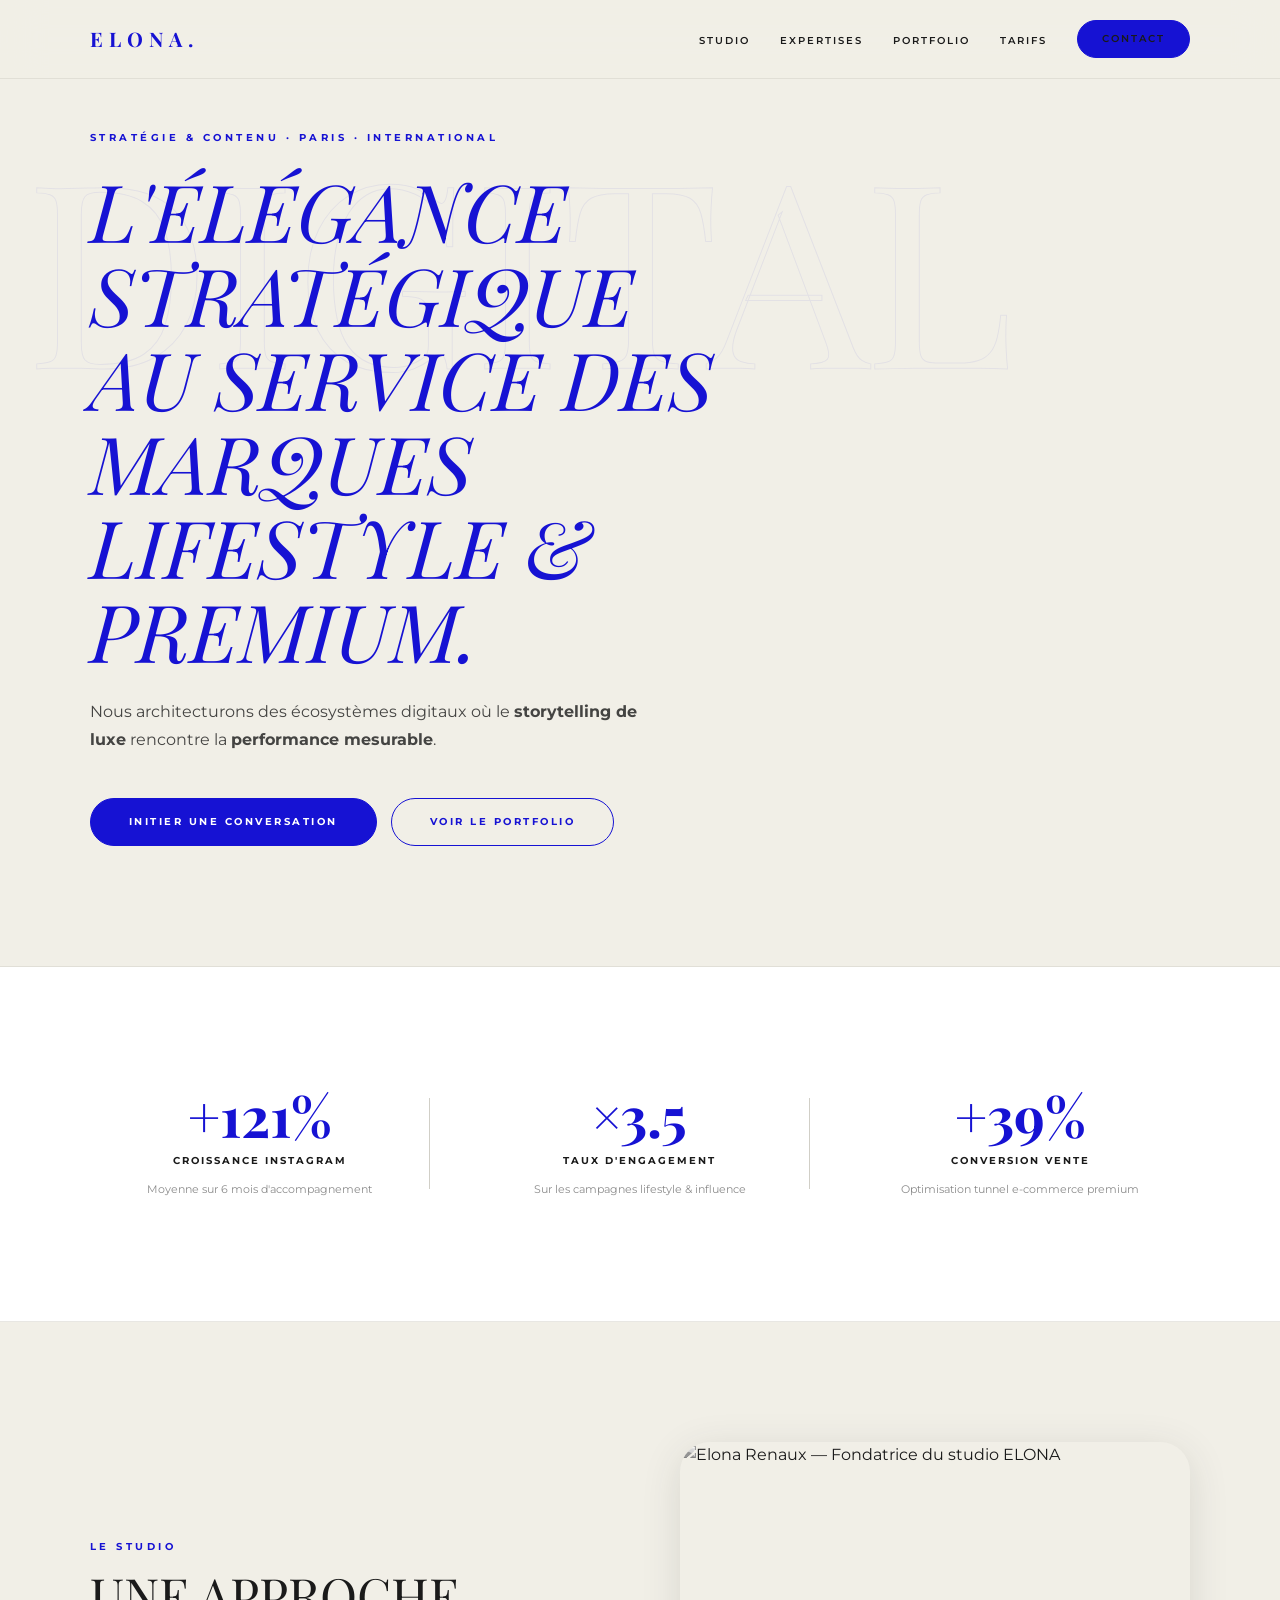
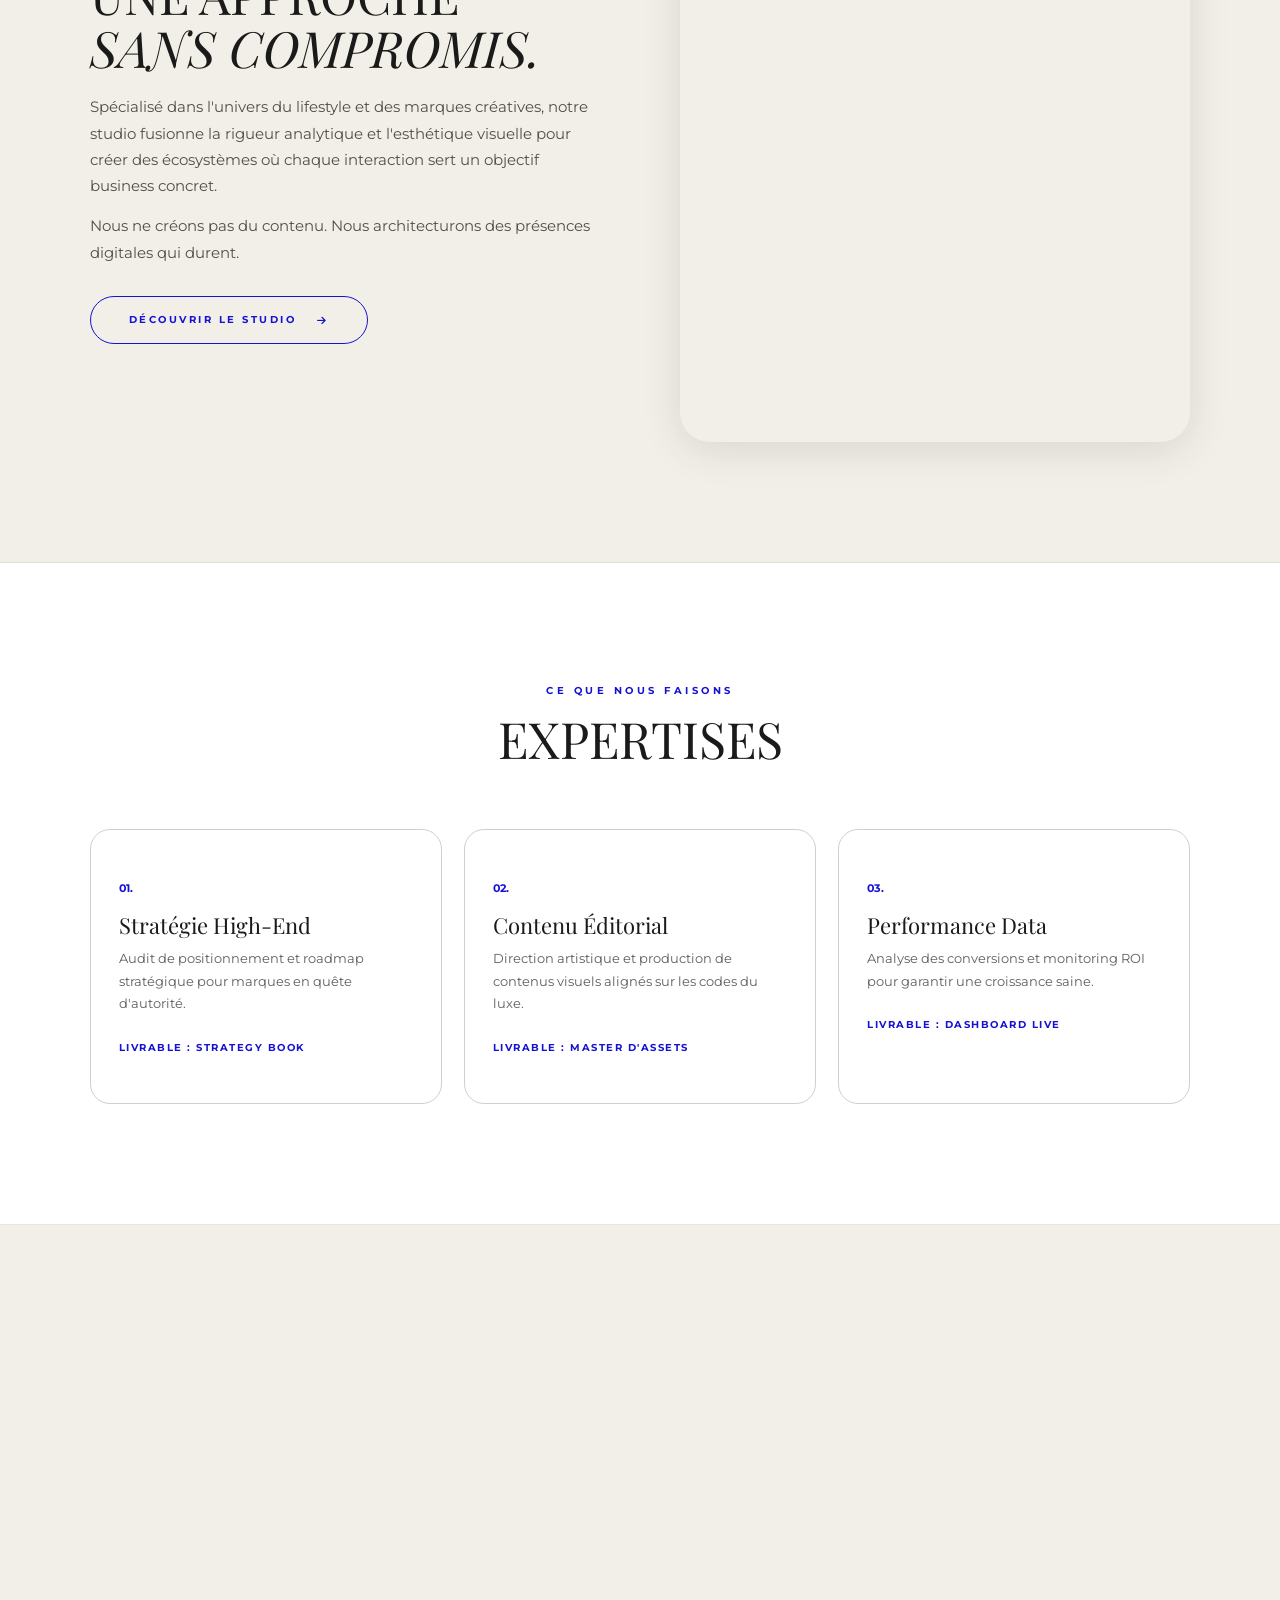
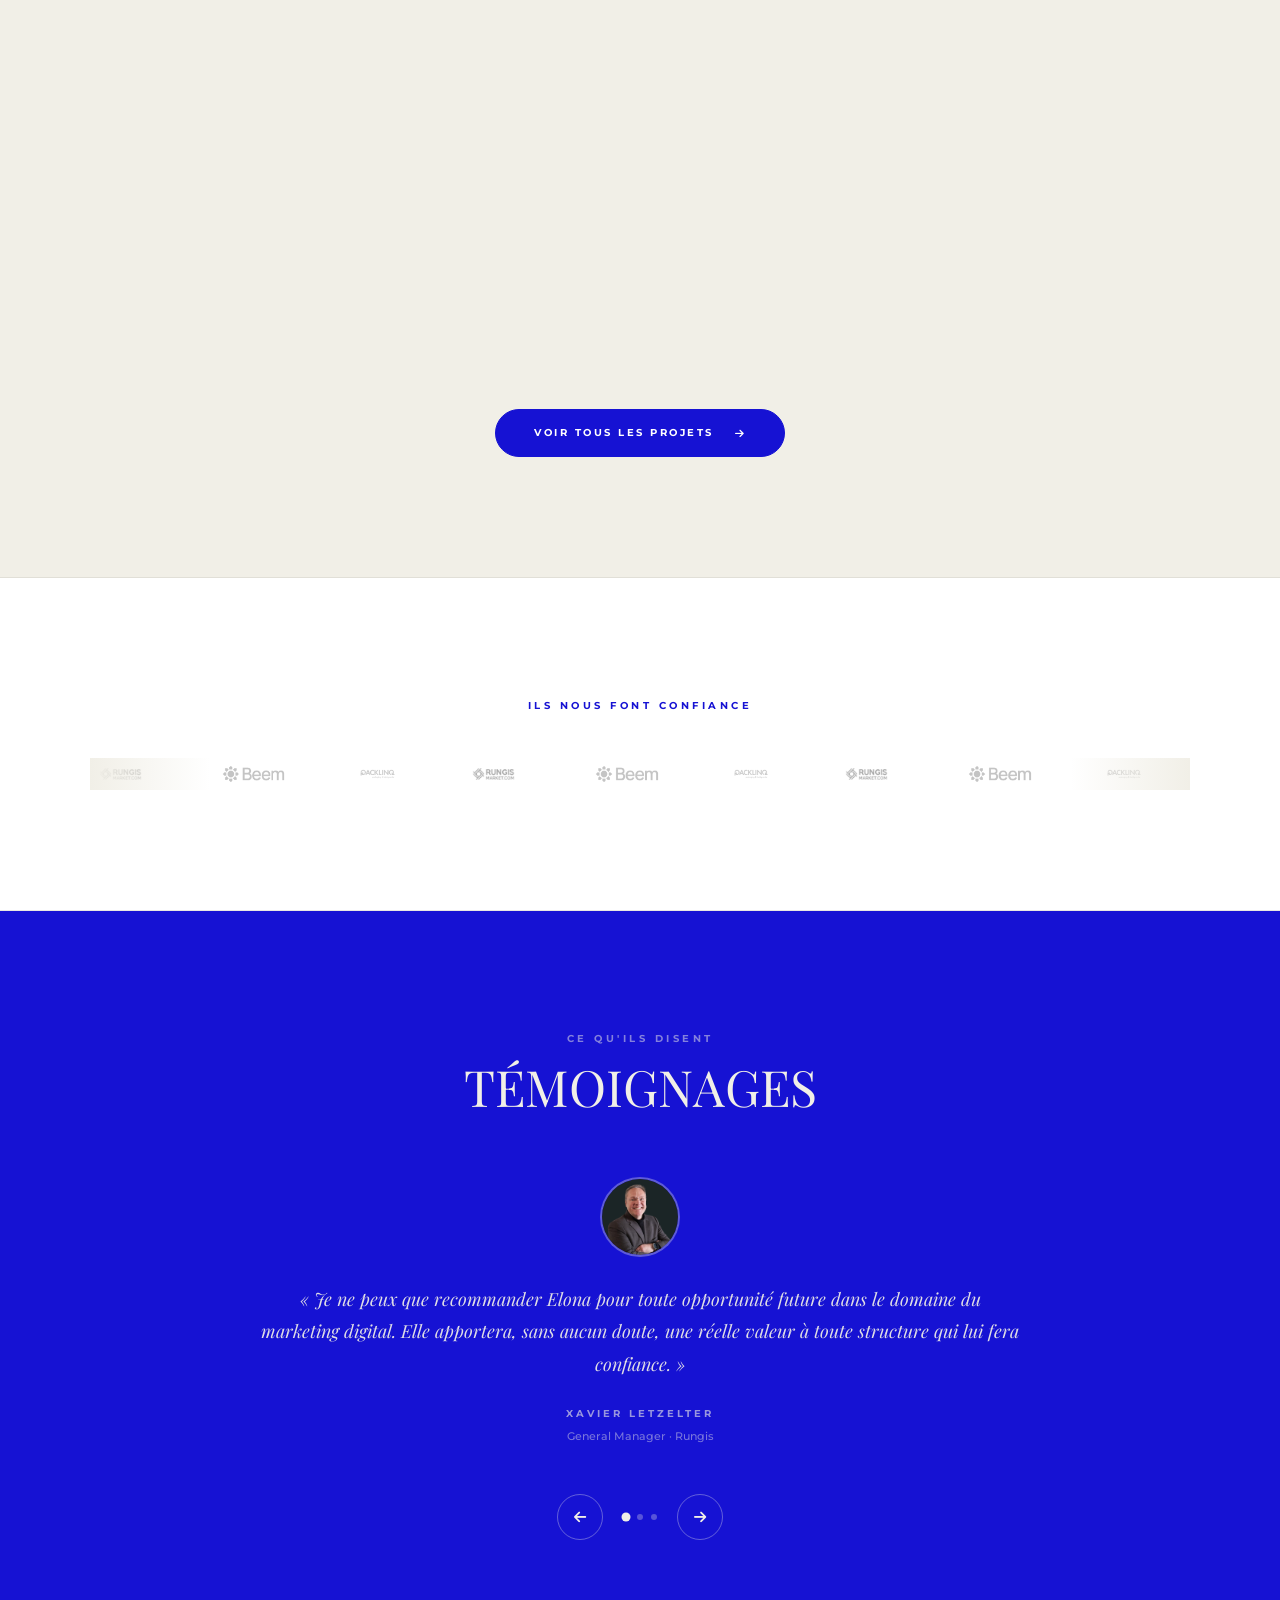
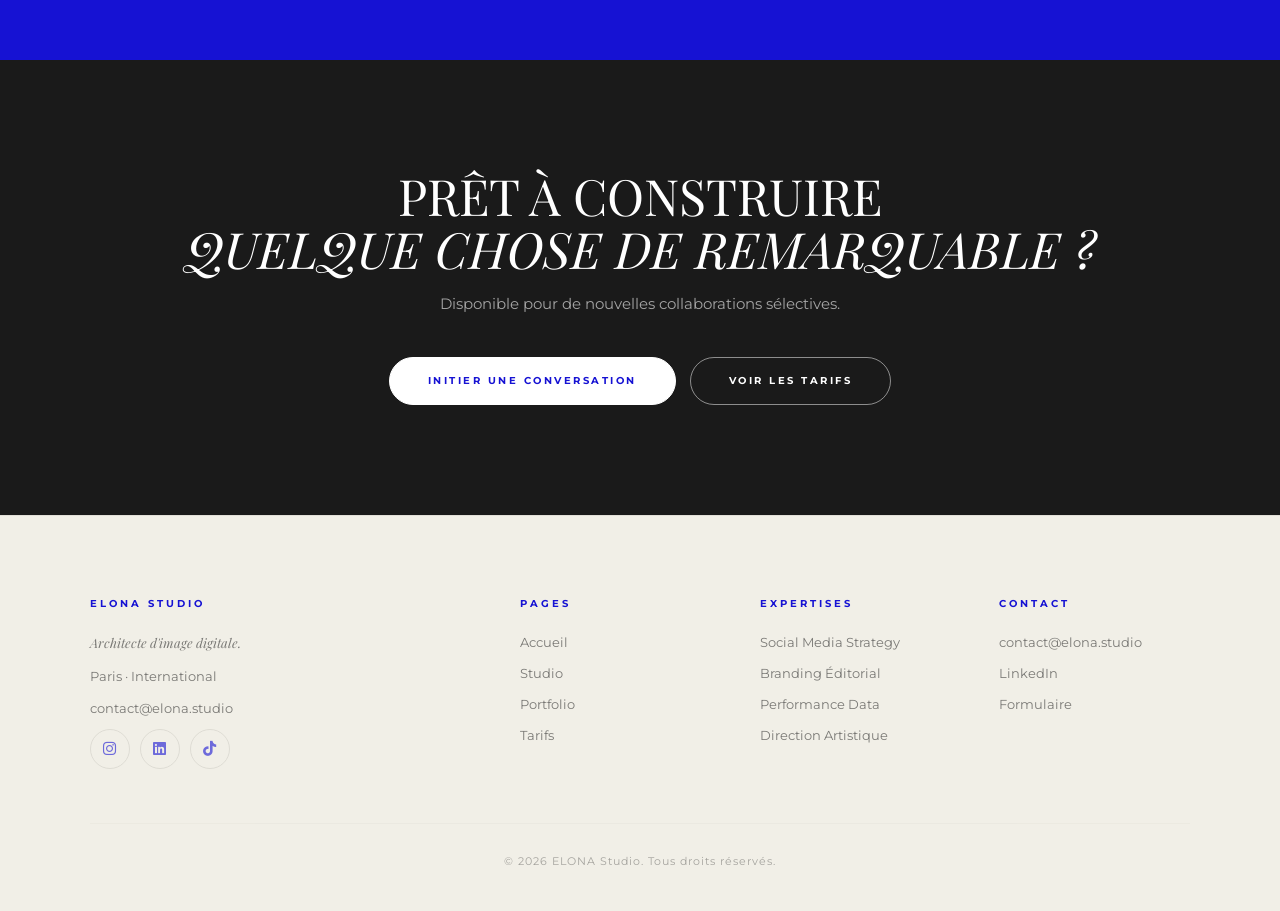
==== commit 5f8d6793: "Initial commit - structure site ELONA" ====
--- a/index.html
+++ b/index.html
@@ -7,15 +7,6 @@
   <meta name="description" content="ELONA est un studio de stratégie digitale spécialisé dans les marques lifestyle et premium. Storytelling de luxe, performance mesurable, branding éditorial.">
   <meta name="robots" content="index, follow">
   <meta name="theme-color" content="#1612D3">
-  <meta property="og:title" content="ELONA Studio — Stratégie Digitale Premium">
-  <meta property="og:description" content="Architecte d'image digitale. Écosystèmes où le storytelling de luxe rencontre la performance mesurable.">
-  <meta property="og:type" content="website">
-  <meta property="og:url" content="https://elona.studio">
-  <meta property="og:image" content="https://elona.studio/og-image.jpg">
-  <meta property="og:locale" content="fr_FR">
-  <meta name="twitter:card" content="summary_large_image">
-  <meta name="twitter:title" content="ELONA Studio — Stratégie Digitale Premium">
-  <meta name="twitter:description" content="Architecte d'image digitale. Écosystèmes où le storytelling de luxe rencontre la performance mesurable.">
 
   <script type="application/ld+json">
   {
@@ -35,768 +26,127 @@
   <link rel="icon" href="data:image/svg+xml,<svg xmlns='http://www.w3.org/2000/svg' viewBox='0 0 100 100'><text y='.9em' font-size='90' font-family='serif'>E</text></svg>">
   <link rel="preconnect" href="https://fonts.googleapis.com">
   <link rel="preconnect" href="https://fonts.gstatic.com" crossorigin>
-  <link rel="preload" as="style" href="https://fonts.googleapis.com/css2?family=Montserrat:wght@300;400;500;700&family=Playfair+Display:ital,wght@0,400;0,700;1,400&display=swap">
-  <link rel="stylesheet" href="https://fonts.googleapis.com/css2?family=Montserrat:wght@300;400;500;700&family=Playfair+Display:ital,wght@0,400;0,700;1,400&display=swap">
+  <link rel="stylesheet" href="https://fonts.googleapis.com/css2?family=Montserrat:wght@300;400;500;600;700&family=Playfair+Display:ital,wght@0,400;0,700;1,400;1,700&display=swap">
   <link rel="stylesheet" href="https://cdnjs.cloudflare.com/ajax/libs/font-awesome/6.0.0/css/all.min.css">
+  <link rel="stylesheet" href="shared.css">
 
   <style>
-    /* ================================================
-       1. DESIGN TOKENS
-    ================================================ */
-    :root {
-      --bg:           #F1EFE7;
-      --text:         #1a1a1a;
-      --accent:       #1612D3;
-      --white:        #ffffff;
-      --border:       #d1cfc7;
-      --border-light: rgba(209, 207, 199, 0.5);
-      --font-serif:   'Playfair Display', Georgia, serif;
-      --font-sans:    'Montserrat', system-ui, sans-serif;
-      --radius-md:    20px;
-      --radius-lg:    30px;
-      --ease-out:     cubic-bezier(0.16, 1, 0.3, 1);
-      --transition:   0.4s var(--ease-out);
-      --shadow-sm:    0 2px 12px rgba(22, 18, 211, 0.06);
-      --shadow-md:    0 8px 40px rgba(22, 18, 211, 0.12);
-      --shadow-lg:    0 20px 80px rgba(22, 18, 211, 0.18);
+    /* ── INDEX-SPECIFIC ── */
+
+    /* Hero */
+    #home { min-height: 100svh; display: flex; align-items: center; padding-top: 130px; }
+    .hero__bg-text {
+      position: absolute; top: 6%; left: 2%;
+      font-family: var(--font-serif); font-size: clamp(80px, 20vw, 280px);
+      -webkit-text-stroke: 1px rgba(22,18,211,0.06); color: transparent;
+      text-transform: uppercase; user-select: none; pointer-events: none;
+      animation: hero-drift 16s ease-in-out infinite alternate;
     }
-
-    /* ================================================
-       2. RESET & BASE
-    ================================================ */
-    *, *::before, *::after { margin: 0; padding: 0; box-sizing: border-box; }
-
-    html {
-      scroll-behavior: smooth;
-      -webkit-font-smoothing: antialiased;
-      -moz-osx-font-smoothing: grayscale;
-    }
-
-    body {
-      font-family: var(--font-sans);
-      background-color: var(--bg);
-      color: var(--text);
-      line-height: 1.6;
-      overflow-x: hidden;
-    }
-
-    img { display: block; max-width: 100%; }
-
-    /* ================================================
-       3. TYPOGRAPHIE
-    ================================================ */
-    h1, h2, h3 {
-      font-family: var(--font-serif);
-      font-weight: 400;
-      text-transform: uppercase;
-      line-height: 1;
-    }
-    h1 { font-size: clamp(40px, 7vw, 78px); color: var(--accent); }
-    h2 { font-size: clamp(28px, 4vw, 48px); }
-    h3 { font-size: clamp(18px, 2.2vw, 24px); text-transform: none; line-height: 1.25; }
-    p  { line-height: 1.75; }
-
-    .label {
-      display: block;
-      font-size: 11px;
-      font-weight: 700;
-      text-transform: uppercase;
-      letter-spacing: 3px;
-      color: var(--accent);
-    }
-
-    /* ================================================
-       4. LAYOUT
-    ================================================ */
-    /* Règle unique padding — appliquée via une variable */
-    .section {
-      padding: 130px 7%;
-      border-bottom: 1px solid var(--border-light);
-      position: relative;
-      overflow: hidden;
-    }
-    .section--white  { background: var(--white); }
-    .section--accent { background: var(--accent); color: var(--bg); border-bottom: none; }
-
-    .container {
-      max-width: 1180px;
-      margin: 0 auto;
-      width: 100%;
-    }
-
-    .section__header {
-      text-align: center;
-      margin-bottom: 70px;
-    }
-    .section__header .label { margin-bottom: 14px; }
-
-    /* ================================================
-       5. ANIMATIONS
-    ================================================ */
-    .reveal {
-      opacity: 0;
-      transform: translateY(34px);
-      transition: opacity 0.85s var(--ease-out), transform 0.85s var(--ease-out);
-    }
-    .reveal.active       { opacity: 1; transform: translateY(0); }
-    .reveal--d1          { transition-delay: 0.10s; }
-    .reveal--d2          { transition-delay: 0.20s; }
-    .reveal--d3          { transition-delay: 0.30s; }
-    .reveal--d4          { transition-delay: 0.40s; }
-
-    @keyframes fadeIn  { from { opacity: 0 } to { opacity: 1 } }
-    @keyframes slideUp { from { opacity: 0; transform: translateY(18px) } to { opacity: 1; transform: none } }
-
-    /* ================================================
-       6. BOUTONS
-    ================================================ */
-    .btn {
-      display: inline-flex;
-      align-items: center;
-      justify-content: center;
-      gap: 10px;
-      padding: 16px 40px;
-      font-family: var(--font-sans);
-      font-size: 11px;
-      font-weight: 600;
-      text-transform: uppercase;
-      letter-spacing: 2px;
-      text-decoration: none;
-      border-radius: 50px;
-      border: 1.5px solid var(--accent);
-      background: var(--accent);
-      color: var(--white);
-      cursor: pointer;
-      white-space: nowrap;
-      transition: background var(--transition), color var(--transition),
-                  transform var(--transition), box-shadow var(--transition),
-                  border-color var(--transition);
-    }
-    .btn:hover  { background: var(--text); border-color: var(--text); transform: translateY(-3px); box-shadow: var(--shadow-md); }
-    .btn:active { transform: translateY(-1px); }
-    .btn--ghost { background: transparent; color: var(--accent); }
-    .btn--ghost:hover { background: var(--accent); color: var(--white); border-color: var(--accent); }
-    .btn--full  { width: 100%; }
-
-    /* ================================================
-       7. NAVIGATION
-    ================================================ */
-    .nav {
-      position: fixed;
-      inset: 0 0 auto;
-      padding: 20px 7%;
-      display: flex;
-      justify-content: space-between;
-      align-items: center;
-      background: rgba(241, 239, 231, 0.92);
-      backdrop-filter: blur(18px);
-      -webkit-backdrop-filter: blur(18px);
-      z-index: 2000;
-      border-bottom: 1px solid var(--border-light);
-      transition: padding var(--transition), box-shadow var(--transition);
-    }
-    .nav.scrolled { padding-block: 13px; box-shadow: var(--shadow-sm); }
-
-    .nav__logo {
-      font-family: var(--font-serif);
-      font-size: 21px;
-      font-weight: 700;
-      letter-spacing: 5px;
-      text-decoration: none;
-      text-transform: uppercase;
-      color: var(--accent);
-      transition: letter-spacing var(--transition), opacity var(--transition);
-    }
-    .nav__logo:hover { letter-spacing: 7px; opacity: 0.75; }
-
-    .nav__list {
-      display: flex;
-      align-items: center;
-      gap: 32px;
-      list-style: none;
-    }
-    .nav__list a {
-      text-decoration: none;
-      color: var(--text);
-      font-size: 11px;
-      font-weight: 500;
-      text-transform: uppercase;
-      letter-spacing: 2px;
-      position: relative;
-      transition: color 0.3s;
-    }
-    .nav__list a::after {
-      content: '';
-      position: absolute;
-      bottom: -3px; left: 0;
-      width: 0; height: 1px;
-      background: var(--accent);
-      transition: width 0.4s var(--ease-out);
-    }
-    .nav__list a:hover           { color: var(--accent); }
-    .nav__list a:hover::after    { width: 100%; }
-
-    .nav__burger {
-      display: none;
-      background: none;
-      border: none;
-      cursor: pointer;
-      color: var(--accent);
-      font-size: 20px;
-      min-width: 44px;
-      min-height: 44px;
-      align-items: center;
-      justify-content: center;
-    }
-
-    /* ================================================
-       8. HERO
-    ================================================ */
-    #home {
-      min-height: 100svh;
-      display: flex;
-      align-items: center;
-      padding-top: 130px;
-    }
-    .hero__bg-text {
-      position: absolute;
-      top: 8%; left: 3%;
-      font-family: var(--font-serif);
-      font-size: clamp(70px, 18vw, 260px);
-      -webkit-text-stroke: 1px rgba(22, 18, 211, 0.07);
-      color: transparent;
-      text-transform: uppercase;
-      z-index: 0;
-      user-select: none;
-      pointer-events: none;
-      animation: hero-drift 14s ease-in-out infinite alternate;
-    }
-    @keyframes hero-drift {
-      from { transform: translateX(0) }
-      to   { transform: translateX(-16px) }
-    }
-
-    /* Aligne le hero sur la même grille que toutes les autres sections */
-    .hero__container {
-      max-width: 1180px;
-      margin: 0 auto;
-      width: 100%;
-      position: relative;
-      z-index: 1;
-    }
-    .hero__content {
-      max-width: 840px;
-    }
-    .hero__content .label { margin-bottom: 20px; }
-    .hero__title          { margin-bottom: 28px; font-style: italic; }
-    .hero__desc           { max-width: 590px; font-size: 17px; margin-bottom: 42px; opacity: 0.85; }
-    .hero__cta            { display: flex; gap: 14px; flex-wrap: wrap; }
-
-    /* Indicateur scroll — masqué sur desktop, visible sur mobile via media query */
-    .hero__scroll-hint { display: none; }
-
-    /* ================================================
-       9. STATS
-    ================================================ */
-    .stats__grid {
-      display: grid;
-      grid-template-columns: repeat(3, 1fr);
-      gap: 40px;
-      text-align: center;
-      align-items: start;
-    }
+    @keyframes hero-drift { from { transform: translateX(0) } to { transform: translateX(-18px) } }
+    .hero__container { max-width: 1180px; margin: 0 auto; width: 100%; position: relative; z-index: 1; }
+    .hero__content { max-width: 860px; }
+    .hero__content .label { margin-bottom: 22px; }
+    .hero__title { margin-bottom: 26px; font-style: italic; }
+    .hero__desc { max-width: 580px; font-size: 16px; margin-bottom: 44px; opacity: 0.8; }
+    .hero__cta { display: flex; gap: 14px; flex-wrap: wrap; }
+
+    /* Stats */
+    .stats__grid { display: grid; grid-template-columns: repeat(3, 1fr); gap: 40px; text-align: center; }
     .stats__item { position: relative; }
-    .stats__item:not(:last-child)::after {
-      content: '';
-      position: absolute;
-      top: 10%; right: 0;
-      height: 80%; width: 1px;
-      background: var(--border);
-    }
-    .stats__number {
-      font-family: var(--font-serif);
-      font-size: clamp(36px, 5vw, 54px);
-      font-weight: 700;
-      color: var(--accent);
-      display: block;
-      margin-bottom: 10px;
-      line-height: 1;
-    }
-    .stats__name   { font-size: 11px; font-weight: 700; text-transform: uppercase; letter-spacing: 2px; display: block; margin-bottom: 8px; }
-    .stats__detail { font-size: 12px; opacity: 0.55; }
-
-    /* ================================================
-       10. ABOUT
-    ================================================ */
-    .about__grid {
-      display: grid;
-      grid-template-columns: 1fr 1fr;
-      gap: 76px;
-      align-items: center;
-    }
-    .about__text h2 { text-align: left; margin-bottom: 22px; }
-    .about__text p  { opacity: 0.8; margin-bottom: 14px; }
-    .about__tags    { display: flex; flex-wrap: wrap; gap: 10px; margin: 20px 0 28px; }
-    .about__tag {
-      font-size: 11px; font-weight: 600; letter-spacing: 1.5px;
-      text-transform: uppercase; padding: 8px 16px;
-      border: 1px solid var(--border); border-radius: 50px;
-      color: var(--accent); background: rgba(22, 18, 211, 0.04);
-      transition: background var(--transition), border-color var(--transition), color var(--transition);
-    }
-    .about__tag:hover { background: var(--accent); color: var(--white); border-color: var(--accent); }
-
-    .about__visual {
-      border-radius: var(--radius-lg);
-      overflow: hidden;
-      filter: grayscale(1);
-      box-shadow: var(--shadow-md);
-      transition: filter 0.8s var(--ease-out);
-      cursor: pointer;
-    }
-    .about__visual:hover       { filter: grayscale(0); }
-    .about__visual img         { width: 100%; transition: transform 0.8s var(--ease-out); }
-    .about__visual:hover img   { transform: scale(1.04); }
-
-    /* ================================================
-       11. SERVICES
-    ================================================ */
-    .services__grid { display: grid; grid-template-columns: repeat(3, 1fr); gap: 22px; }
-
-    .service-card {
-      padding: 46px 30px;
-      border: 1px solid var(--border);
-      background: rgba(255,255,255,0.5);
-      border-radius: var(--radius-md);
-      position: relative;
-      overflow: hidden;
-      transition: box-shadow var(--transition), transform var(--transition), border-color var(--transition);
-    }
-    .service-card::before {
-      content: '';
-      position: absolute; inset: 0;
-      background: var(--accent);
-      transform: translateY(101%);
-      transition: transform 0.55s var(--ease-out);
-      z-index: 0;
-    }
+    .stats__item:not(:last-child)::after { content: ''; position: absolute; top: 10%; right: 0; height: 80%; width: 1px; background: var(--border); }
+    .stats__number { font-family: var(--font-serif); font-size: clamp(38px,5vw,56px); font-weight: 700; color: var(--accent); display: block; margin-bottom: 10px; line-height: 1; }
+    .stats__name { font-size: 10px; font-weight: 700; text-transform: uppercase; letter-spacing: 2px; display: block; margin-bottom: 6px; }
+    .stats__detail { font-size: 11px; opacity: 0.5; }
+
+    /* About snippet */
+    .about__grid { display: grid; grid-template-columns: 1fr 1fr; gap: 80px; align-items: center; }
+    .about__text h2 { text-align: left; margin-bottom: 20px; }
+    .about__text p { opacity: 0.75; margin-bottom: 14px; font-size: 15px; }
+    .about__cta { margin-top: 30px; }
+    .about__visual { border-radius: var(--radius-lg); overflow: hidden; filter: grayscale(1); box-shadow: var(--shadow-md); transition: filter 0.9s var(--ease-out); }
+    .about__visual:hover { filter: grayscale(0); }
+    .about__visual img { width: 100%; transition: transform 0.9s var(--ease-out); }
+    .about__visual:hover img { transform: scale(1.04); }
+
+    /* Services */
+    .services__grid { display: grid; grid-template-columns: repeat(3,1fr); gap: 22px; }
+    .service-card { padding: 44px 28px; border: 1px solid var(--border); background: rgba(255,255,255,0.5); border-radius: var(--radius-md); position: relative; overflow: hidden; transition: box-shadow var(--transition), transform var(--transition), border-color var(--transition); }
+    .service-card::before { content: ''; position: absolute; inset: 0; background: var(--accent); transform: translateY(101%); transition: transform 0.55s var(--ease-out); z-index: 0; }
     .service-card:hover::before { transform: translateY(0); }
-    .service-card:hover         { box-shadow: var(--shadow-lg); transform: translateY(-5px); border-color: var(--accent); }
-    .service-card > *           { position: relative; z-index: 1; }
-
-    .service-card__num { font-size: 12px; color: var(--accent); font-weight: 700; transition: color 0.4s; }
-    .service-card h3   { margin: 15px 0 12px; transition: color 0.4s; }
-    .service-card p    { font-size: 14px; opacity: 0.75; margin-bottom: 20px; transition: color 0.4s, opacity 0.4s; }
-    .service-card__del { font-size: 11px; font-weight: 700; color: var(--accent); text-transform: uppercase; letter-spacing: 1.5px; transition: color 0.4s; }
-
+    .service-card:hover { box-shadow: var(--shadow-lg); transform: translateY(-6px); border-color: var(--accent); }
+    .service-card > * { position: relative; z-index: 1; }
+    .service-card__num { font-size: 11px; color: var(--accent); font-weight: 700; transition: color 0.4s; }
+    .service-card h3 { margin: 14px 0 10px; transition: color 0.4s; }
+    .service-card p { font-size: 13px; opacity: 0.7; margin-bottom: 18px; transition: color 0.4s, opacity 0.4s; }
+    .service-card__del { font-size: 10px; font-weight: 700; color: var(--accent); text-transform: uppercase; letter-spacing: 1.5px; transition: color 0.4s; }
     .service-card:hover .service-card__num,
     .service-card:hover h3,
     .service-card:hover p,
     .service-card:hover .service-card__del { color: var(--white); opacity: 1; }
 
-    /* ================================================
-       12. PROCESS
-    ================================================ */
-    .process__grid {
-      display: grid;
-      grid-template-columns: repeat(4, 1fr);
-      position: relative;
+    /* Projets phares */
+    .projects__grid { display: grid; grid-template-columns: repeat(3,1fr); gap: 22px; }
+    .project-card { border-radius: var(--radius-lg); overflow: hidden; border: 1px solid var(--border); position: relative; aspect-ratio: 3/4; transition: transform var(--transition), box-shadow var(--transition); }
+    .project-card:hover { transform: translateY(-8px); box-shadow: var(--shadow-lg); }
+    .project-card img { width: 100%; height: 100%; object-fit: cover; transition: transform 0.8s var(--ease-out), filter 0.5s; }
+    .project-card:hover img { transform: scale(1.07); filter: brightness(0.65); }
+    .project-card__bar { position: absolute; bottom: 0; left: 0; right: 0; padding: 20px 22px; background: linear-gradient(to top, rgba(0,0,0,0.55), transparent); }
+    .project-card__bar-label { display: block; font-size: 9px; letter-spacing: 2.5px; text-transform: uppercase; font-weight: 700; color: rgba(255,255,255,0.6); margin-bottom: 4px; }
+    .project-card__bar-title { font-size: 15px; font-family: var(--font-serif); font-style: italic; color: var(--white); line-height: 1.2; }
+    .project-card__overlay { position: absolute; inset: 0; background: linear-gradient(to top, rgba(22,18,211,0.88) 0%, transparent 55%); opacity: 0; display: flex; align-items: flex-end; padding: 28px; transition: opacity 0.4s var(--ease-out); }
+    .project-card:hover .project-card__overlay { opacity: 1; }
+    .project-card__label { display: block; font-size: 9px; letter-spacing: 2.5px; text-transform: uppercase; font-weight: 700; color: rgba(255,255,255,0.65); margin-bottom: 5px; }
+    .project-card__title { font-size: 17px; font-family: var(--font-serif); font-style: italic; color: var(--white); line-height: 1.2; }
+    .projects__cta { text-align: center; margin-top: 48px; }
+
+    /* CTA Strip */
+    .cta-strip { padding: 110px 7%; background: var(--text); color: var(--white); text-align: center; }
+    .cta-strip h2 { color: var(--white); margin-bottom: 16px; }
+    .cta-strip p { opacity: 0.6; max-width: 500px; margin: 0 auto 40px; font-size: 15px; }
+    .cta-strip .btn-group { display: flex; justify-content: center; gap: 14px; flex-wrap: wrap; }
+
+    /* Responsive overrides */
+    @media (max-width: 1024px) {
+      .services__grid { grid-template-columns: repeat(2,1fr); }
     }
-    .process__grid::before {
-      content: '';
-      position: absolute;
-      top: 34px;
-      left: calc(12.5% + 35px);
-      right: calc(12.5% + 35px);
-      height: 1px;
-      background: linear-gradient(90deg, var(--accent), rgba(22,18,211,0.06));
-      z-index: 0;
-    }
-    .process__step {
-      padding-right: 26px;
-      position: relative; z-index: 1;
-      transition: transform var(--transition);
-    }
-    .process__step:hover { transform: translateY(-5px); }
-    .process__num {
-      width: 68px; height: 68px; border-radius: 50%;
-      background: var(--bg); border: 1.5px solid var(--accent);
-      display: flex; align-items: center; justify-content: center;
-      font-family: var(--font-serif); font-size: 19px; color: var(--accent);
-      margin-bottom: 24px;
-      transition: background var(--transition), color var(--transition);
-    }
-    .process__step:hover .process__num { background: var(--accent); color: var(--white); }
-    .process__step h3 { font-size: 16px; margin-bottom: 10px; text-transform: none; }
-    .process__step p  { font-size: 13px; opacity: 0.7; line-height: 1.6; }
-
-    /* ================================================
-       13. PORTFOLIO SLIDER
-    ================================================ */
-    .slider-wrapper {
-      width: 100%; overflow-x: auto; padding-bottom: 18px; cursor: grab;
-      scrollbar-width: thin; scrollbar-color: var(--accent) var(--border);
-    }
-    .slider-wrapper:active { cursor: grabbing; }
-    .slider-wrapper::-webkit-scrollbar       { height: 3px; }
-    .slider-wrapper::-webkit-scrollbar-track { background: var(--border); border-radius: 3px; }
-    .slider-wrapper::-webkit-scrollbar-thumb { background: var(--accent); border-radius: 3px; }
-
-    .slider-track { display: inline-flex; gap: 20px; user-select: none; }
-
-    .slide {
-      flex: 0 0 348px; height: 450px;
-      border-radius: var(--radius-lg); overflow: hidden;
-      border: 1px solid var(--border); position: relative;
-      transition: transform var(--transition), box-shadow var(--transition);
-    }
-    .slide:hover { transform: translateY(-7px); box-shadow: var(--shadow-lg); }
-    .slide img {
-      width: 100%; height: 100%; object-fit: cover;
-      transition: transform 0.7s var(--ease-out), filter 0.5s;
-    }
-    .slide:hover img { transform: scale(1.06); filter: brightness(0.72); }
-
-    .slide__overlay {
-      position: absolute; inset: 0;
-      background: linear-gradient(to top, rgba(22,18,211,0.88) 0%, transparent 52%);
-      opacity: 0; display: flex; align-items: flex-end; padding: 28px;
-      transition: opacity 0.42s var(--ease-out);
-    }
-    .slide:hover .slide__overlay { opacity: 1; }
-    .slide__label {
-      display: block; font-size: 10px; letter-spacing: 2px;
-      text-transform: uppercase; font-weight: 600;
-      color: rgba(255,255,255,0.7); margin-bottom: 5px;
-    }
-    .slide__title {
-      font-size: 16px; font-family: var(--font-serif);
-      font-style: italic; color: var(--white); line-height: 1.2;
-    }
-
-    /* ================================================
-       14. CLIENTS
-    ================================================ */
-    #clients { overflow: hidden; }
-    .clients__inner { text-align: center; margin-bottom: 42px; }
-
-    .clients__track-wrapper { overflow: hidden; position: relative; }
-    .clients__track-wrapper::before,
-    .clients__track-wrapper::after {
-      content: ''; position: absolute; inset-block: 0; width: 100px; z-index: 2;
-    }
-    .clients__track-wrapper::before { left: 0;  background: linear-gradient(to right, var(--bg), transparent); }
-    .clients__track-wrapper::after  { right: 0; background: linear-gradient(to left,  var(--bg), transparent); }
-
-    .clients__track {
-      display: flex; gap: 64px; width: max-content;
-      animation: clients-scroll 22s linear infinite;
-    }
-    .clients__track:hover { animation-play-state: paused; }
-    @keyframes clients-scroll {
-      from { transform: translateX(0) }
-      to   { transform: translateX(-50%) }
-    }
-    .clients__logo {
-      height: 34px; width: auto; object-fit: contain;
-      filter: grayscale(1) opacity(0.4); transition: filter 0.4s;
-    }
-    .clients__logo:hover { filter: grayscale(0) opacity(1); }
-
-    /* ================================================
-       15. TÉMOIGNAGES
-    ================================================ */
-    .testimonial {
-      display: none; max-width: 800px;
-      margin: 0 auto; text-align: center;
-      animation: fadeIn 0.7s var(--ease-out);
-    }
-    .testimonial.active { display: block; }
-    .testimonial__photo {
-      width: 76px; height: 76px; border-radius: 50%; object-fit: cover;
-      border: 2px solid rgba(241,239,231,0.4); margin: 0 auto 24px;
-    }
-    .testimonial__quote {
-      font-size: clamp(15px, 2vw, 18px); font-family: var(--font-serif);
-      font-style: italic; line-height: 1.75; opacity: 0.92;
-    }
-    .testimonial__author {
-      display: block; margin-top: 24px; font-size: 11px;
-      text-transform: uppercase; letter-spacing: 2.5px; font-weight: 600; opacity: 0.68;
-    }
-    .testimonial__logo {
-      display: block; margin: 20px auto 0; height: 38px; width: auto; object-fit: contain;
-      filter: grayscale(1) brightness(10) opacity(0.45); transition: filter 0.3s;
-    }
-    .testimonial__logo:hover { filter: grayscale(1) brightness(10) opacity(0.85); }
-
-    .testimonial__dots { display: flex; justify-content: center; gap: 10px; margin-top: 46px; }
-    .testimonial__dot {
-      width: 7px; height: 7px; border-radius: 50%;
-      background: rgba(241,239,231,0.3); border: none; cursor: pointer;
-      transition: background 0.3s, transform 0.3s;
-    }
-    .testimonial__dot.active { background: var(--bg); transform: scale(1.35); }
-
-    /* ================================================
-       16. TARIFS (dynamique par onglets)
-       Pour ajouter une catégorie :
-         1. <button data-tab="xxx"> dans .pricing__tabs
-         2. <div class="pricing__panel" data-panel="xxx"> avec les cartes
-    ================================================ */
-    .pricing__tabs {
-      display: flex; justify-content: center; gap: 0;
-      margin: 0 auto 60px;
-      width: fit-content;
-      border: 1.5px solid var(--border); border-radius: 50px; padding: 5px;
-    }
-    .pricing__tab {
-      padding: 12px 30px;
-      font-family: var(--font-sans); font-size: 11px; font-weight: 600;
-      text-transform: uppercase; letter-spacing: 2px;
-      border: none; border-radius: 50px;
-      background: transparent; color: var(--text);
-      cursor: pointer; opacity: 0.5;
-      transition: background var(--transition), color var(--transition), opacity 0.3s;
-    }
-    .pricing__tab.active    { background: var(--accent); color: var(--white); opacity: 1; }
-    .pricing__tab:hover:not(.active) { opacity: 0.9; }
-
-    .pricing__panel {
-      display: none;
-      grid-template-columns: repeat(3, 1fr);
-      gap: 22px;
-      animation: slideUp 0.42s var(--ease-out);
-    }
-    .pricing__panel.active { display: grid; }
-
-    .pricing-card {
-      border: 1px solid var(--border); border-radius: var(--radius-md);
-      padding: 42px 30px;
-      background: rgba(241,239,231,0.35);
-      position: relative; display: flex; flex-direction: column;
-      transition: box-shadow var(--transition), transform var(--transition);
-    }
-    .pricing-card:hover { box-shadow: var(--shadow-md); transform: translateY(-4px); }
-    .pricing-card--featured { border-color: var(--accent); background: var(--white); }
-
-    .pricing-card__badge {
-      display: none; position: absolute;
-      top: -13px; left: 50%; transform: translateX(-50%);
-      background: var(--accent); color: var(--white);
-      font-size: 10px; font-weight: 700; text-transform: uppercase;
-      letter-spacing: 1.5px; padding: 5px 15px; border-radius: 50px; white-space: nowrap;
-    }
-    .pricing-card--featured .pricing-card__badge { display: block; }
-
-    .pricing-card__name  { font-size: 11px; font-weight: 700; text-transform: uppercase; letter-spacing: 2px; color: var(--accent); margin-bottom: 14px; }
-    .pricing-card__price { font-family: var(--font-serif); font-size: clamp(32px, 4vw, 44px); font-weight: 700; color: var(--text); line-height: 1; margin-bottom: 5px; }
-    .pricing-card__price sup { font-size: 0.45em; vertical-align: top; margin-top: 8px; display: inline-block; }
-    .pricing-card__freq  { font-size: 12px; opacity: 0.48; margin-bottom: 26px; }
-    .pricing-card__hr    { height: 1px; background: var(--border); margin-bottom: 26px; }
-    .pricing-card__features { list-style: none; flex: 1; margin-bottom: 30px; }
-    .pricing-card__features li {
-      font-size: 13px; opacity: 0.78; padding: 8px 0;
-      border-bottom: 1px solid var(--border-light);
-      display: flex; align-items: center; gap: 10px;
-    }
-    .pricing-card__features li:last-child { border-bottom: none; }
-    .pricing-card__features li::before { content: '—'; color: var(--accent); font-weight: 700; flex-shrink: 0; }
-
-    /* ================================================
-       17. CONTACT
-    ================================================ */
-    .contact__intro { text-align: center; opacity: 0.7; max-width: 460px; margin: 0 auto 50px; }
-    .contact__form  { max-width: 570px; margin: 0 auto; }
-
-    .form-group { position: relative; margin-bottom: 20px; }
-    .form-group input,
-    .form-group textarea {
-      width: 100%; padding: 22px 22px 8px;
-      border: 1.5px solid var(--border); background: var(--white);
-      border-radius: var(--radius-md); outline: none;
-      font-family: var(--font-sans); font-size: 15px; color: var(--text);
-      transition: border-color 0.3s, box-shadow 0.3s;
-    }
-    .form-group textarea { height: 155px; resize: none; padding-top: 28px; }
-
-    .form-group label {
-      position: absolute; left: 22px; top: 50%; transform: translateY(-50%);
-      font-size: 13px; color: rgba(26,26,26,0.45);
-      pointer-events: none;
-      transition: top 0.22s, font-size 0.22s, color 0.22s, transform 0.22s;
-    }
-    .form-group.has-textarea label { top: 22px; transform: none; }
-
-    .form-group input:focus + label,
-    .form-group input:not(:placeholder-shown) + label,
-    .form-group textarea:focus + label,
-    .form-group textarea:not(:placeholder-shown) + label {
-      top: 8px; transform: none;
-      font-size: 10px; color: var(--accent);
-      font-weight: 600; letter-spacing: 1.5px; text-transform: uppercase;
-    }
-    .form-group input:focus,
-    .form-group textarea:focus { border-color: var(--accent); box-shadow: 0 0 0 3px rgba(22,18,211,0.07); }
-
-    .form-success {
-      display: none; text-align: center; padding: 44px 32px;
-      background: rgba(22,18,211,0.04); border: 1px solid rgba(22,18,211,0.13);
-      border-radius: var(--radius-md); animation: fadeIn 0.6s var(--ease-out);
-      max-width: 570px; margin: 0 auto;
-    }
-    .form-success.visible { display: block; }
-    .form-success__icon  { font-size: 36px; color: var(--accent); margin-bottom: 14px; }
-    .form-success h3     { font-size: 21px; margin-bottom: 10px; text-transform: none; }
-    .form-success p      { opacity: 0.65; font-size: 14px; }
-
-    /* ================================================
-       18. FOOTER
-    ================================================ */
-    footer {
-      padding: 80px 7% 40px;
-      border-top: 1px solid var(--border-light);
-      background: var(--bg);
-    }
-    .footer__grid {
-      display: grid; grid-template-columns: repeat(3, 1fr);
-      gap: 48px; max-width: 1180px; margin: 0 auto 54px;
-    }
-    .footer__col h4 {
-      font-family: var(--font-sans); font-size: 11px; font-weight: 700;
-      letter-spacing: 3px; text-transform: uppercase; color: var(--accent); margin-bottom: 20px;
-    }
-    .footer__col a,
-    .footer__col p {
-      font-size: 14px; text-decoration: none; color: var(--text);
-      opacity: 0.58; display: block; margin-bottom: 10px;
-      transition: opacity 0.3s, color 0.3s;
-    }
-    .footer__col a:hover { opacity: 1; color: var(--accent); }
-
-    .footer__social { display: flex; gap: 12px; margin-top: 6px; }
-    .footer__social a {
-      width: 42px; height: 42px; display: inline-flex; align-items: center; justify-content: center;
-      font-size: 17px; color: var(--accent); opacity: 0.6;
-      border: 1px solid var(--border); border-radius: 50%; margin-bottom: 0;
-      transition: opacity 0.3s, background 0.3s, border-color 0.3s, transform 0.3s, color 0.3s;
-    }
-    .footer__social a:hover { opacity: 1; background: var(--accent); color: var(--white); border-color: var(--accent); transform: translateY(-3px); }
-
-    .footer__bottom {
-      text-align: center; font-size: 12px; opacity: 0.38; letter-spacing: 1px;
-      max-width: 1180px; margin: 0 auto; padding-top: 28px; border-top: 1px solid var(--border-light);
-    }
-
-    /* ================================================
-       19. RESPONSIVE — Tablette (≤ 1024px)
-    ================================================ */
-    @media (max-width: 1024px) {
-      .services__grid { grid-template-columns: repeat(2, 1fr); }
-      .pricing__panel { grid-template-columns: repeat(2, 1fr); }
-      .process__grid  { grid-template-columns: repeat(2, 1fr); gap: 40px; }
-      .process__grid::before { display: none; }
-      .process__step  { padding-right: 0; }
-    }
-
-    /* ================================================
-       20. RESPONSIVE — Mobile (≤ 768px)
-    ================================================ */
     @media (max-width: 768px) {
-      .section { padding: 88px 5%; }
-
-      /* Nav */
-      .nav          { padding-inline: 5%; }
-      .nav__list {
-        display: none; position: absolute; top: 100%; left: 0;
-        width: 100%; background: var(--bg); flex-direction: column;
-        gap: 0; padding: 18px 0; border-bottom: 1px solid var(--border);
-      }
-      .nav__list.open { display: flex; }
-      .nav__list a    { padding: 14px 6%; font-size: 14px; }
-      .nav__burger    { display: inline-flex; }
-
-      /* Hero */
-      #home { padding-top: 110px; min-height: 100svh; }
-      .hero__bg-text {
-        top: auto; bottom: 2%; left: -4%;
-        font-size: clamp(68px, 22vw, 110px);
-        opacity: 0.5; animation: none;
-      }
-
-      /* Indicateur scroll : visible uniquement ici */
-      .hero__scroll-hint {
-        display: flex; flex-direction: column; align-items: center; gap: 7px;
-        position: absolute; bottom: 24px; left: 50%; transform: translateX(-50%);
-        font-size: 10px; letter-spacing: 3px; text-transform: uppercase;
-        color: var(--text); opacity: 0.38;
-        animation: scroll-bounce 2.6s ease-in-out infinite;
-      }
-      @keyframes scroll-bounce {
-        0%,100% { transform: translateX(-50%) translateY(0) }
-        50%      { transform: translateX(-50%) translateY(7px) }
-      }
-
-      /* Grilles mono-colonne */
-      .stats__grid    { grid-template-columns: 1fr; gap: 34px; }
+      #home { padding-top: 100px; }
+      .hero__bg-text { font-size: clamp(70px,24vw,120px); top: auto; bottom: 2%; opacity: 0.4; animation: none; }
+      .about__grid { grid-template-columns: 1fr; gap: 36px; }
+      .about__text h2 { text-align: center; }
+      .services__grid { grid-template-columns: 1fr; }
+      .projects__grid { grid-template-columns: 1fr; }
+      .stats__grid { grid-template-columns: 1fr; gap: 32px; }
       .stats__item::after { display: none; }
-      .about__grid    { grid-template-columns: 1fr; gap: 34px; }
-      .about__text h2 { text-align: center; }
-      .about__tags    { justify-content: center; }
-      .services__grid { grid-template-columns: 1fr; }
-      .process__grid  { grid-template-columns: 1fr; gap: 30px; }
-      .pricing__panel { grid-template-columns: 1fr; }
-      .footer__grid   { grid-template-columns: 1fr; gap: 30px; }
-
-      /* Onglets tarifs scrollables */
-      .pricing__tabs  { overflow-x: auto; width: 100%; justify-content: flex-start; }
-
-      .slide { flex: 0 0 275px; height: 365px; }
-    }
-
-    /* ================================================
-       21. Très petit mobile (≤ 480px)
-    ================================================ */
-    @media (max-width: 480px) {
-      .hero__cta { flex-direction: column; }
-      .btn       { width: 100%; }
+      .hero__cta, .cta-strip .btn-group { flex-direction: column; }
     }
   </style>
 </head>
-
 <body>
 
-  <!-- ================================================
-       NAVIGATION
-  ================================================ -->
+  <!-- NAVIGATION -->
   <nav class="nav" role="navigation" aria-label="Navigation principale">
-    <a href="#home" class="nav__logo" aria-label="ELONA Studio — accueil">ELONA.</a>
-
+    <a href="index.html" class="nav__logo" aria-label="ELONA Studio — accueil">ELONA.</a>
     <button class="nav__burger" id="nav-burger" aria-expanded="false" aria-controls="nav-list" aria-label="Ouvrir le menu">
       <i class="fas fa-bars" aria-hidden="true"></i>
     </button>
-
     <ul class="nav__list" id="nav-list" role="list">
-      <li><a href="#about">Studio</a></li>
-      <li><a href="#services">Expertises</a></li>
-      <li><a href="#process">Process</a></li>
-      <li><a href="#projets">Portfolio</a></li>
-      <li><a href="#tarifs">Tarifs</a></li>
-      <li><a href="#contact">Contact</a></li>
+      <li><a href="studio.html">Studio</a></li>
+      <li><a href="studio.html#services">Expertises</a></li>
+      <li><a href="portfolio.html">Portfolio</a></li>
+      <li><a href="studio.html#tarifs">Tarifs</a></li>
+      <li><a href="studio.html#contact" class="btn" style="padding:10px 24px;font-size:10px">Contact</a></li>
     </ul>
   </nav>
 
   <main>
 
-    <!-- ================================================
-         HERO
-    ================================================ -->
+    <!-- HERO -->
     <section class="section" id="home" aria-labelledby="hero-title">
       <span class="hero__bg-text" aria-hidden="true">Digital</span>
-
       <div class="hero__container">
         <div class="hero__content reveal">
-          <span class="label">Stratégie & Contenu</span>
+          <span class="label">Stratégie & Contenu · Paris · International</span>
           <h1 id="hero-title" class="hero__title">
             L'élégance stratégique<br>
             au service des marques<br>
@@ -807,62 +157,48 @@
             rencontre la <strong>performance mesurable</strong>.
           </p>
           <div class="hero__cta">
-            <a href="#contact" class="btn">Initier une conversation</a>
-            <a href="#projets" class="btn btn--ghost">Études de cas</a>
+            <a href="studio.html#contact" class="btn">Initier une conversation</a>
+            <a href="portfolio.html" class="btn btn--ghost">Voir le portfolio</a>
           </div>
         </div>
       </div>
-
-      <!-- Visible uniquement mobile (media query) -->
-      <div class="hero__scroll-hint" aria-hidden="true">
-        <i class="fas fa-chevron-down"></i>
-        <span>Scroll</span>
-      </div>
-    </section>
-
-    <!-- ================================================
-         STATS
-    ================================================ -->
+    </section>
+
+    <!-- STATS -->
     <section class="section section--white" id="stats">
       <div class="container">
         <div class="stats__grid reveal">
           <article class="stats__item">
             <span class="stats__number" data-target="124" data-prefix="+" data-suffix="%">+0%</span>
             <span class="stats__name">Croissance Instagram</span>
-            <span class="stats__detail">Moyenne observée sur 6 mois d'accompagnement</span>
+            <span class="stats__detail">Moyenne sur 6 mois d'accompagnement</span>
           </article>
           <article class="stats__item">
             <span class="stats__number">×3.5</span>
             <span class="stats__name">Taux d'engagement</span>
-            <span class="stats__detail">Sur les campagnes lifestyle &amp; influence</span>
+            <span class="stats__detail">Sur les campagnes lifestyle & influence</span>
           </article>
           <article class="stats__item">
             <span class="stats__number" data-target="40" data-prefix="+" data-suffix="%">+0%</span>
             <span class="stats__name">Conversion Vente</span>
-            <span class="stats__detail">Optimisation du tunnel e-commerce premium</span>
-          </article>
-        </div>
-      </div>
-    </section>
-
-    <!-- ================================================
-         ABOUT
-    ================================================ -->
+            <span class="stats__detail">Optimisation tunnel e-commerce premium</span>
+          </article>
+        </div>
+      </div>
+    </section>
+
+    <!-- ABOUT SNIPPET -->
     <section class="section" id="about" aria-labelledby="about-title">
       <div class="container">
         <div class="about__grid">
           <div class="about__text reveal">
-            <h2 id="about-title">L'approche Studio</h2>
+            <span class="label" style="margin-bottom:14px">Le Studio</span>
+            <h2 id="about-title">Une approche<br><em>sans compromis.</em></h2>
             <p>Spécialisé dans l'univers du lifestyle et des marques créatives, notre studio fusionne la rigueur analytique et l'esthétique visuelle pour créer des écosystèmes où chaque interaction sert un objectif business concret.</p>
             <p>Nous ne créons pas du contenu. Nous architecturons des présences digitales qui durent.</p>
-            <div class="about__tags">
-              <span class="about__tag">Social Media Strategy</span>
-              <span class="about__tag">Branding Éditorial</span>
-              <span class="about__tag">Performance Analysis</span>
-              <span class="about__tag">Influence Marketing</span>
-              <span class="about__tag">Direction Artistique</span>
-            </div>
-            <a href="#projets" class="btn btn--ghost">Consulter nos archives</a>
+            <div class="about__cta">
+              <a href="studio.html" class="btn btn--ghost">Découvrir le studio &nbsp;<i class="fas fa-arrow-right" aria-hidden="true"></i></a>
+            </div>
           </div>
           <div class="about__visual reveal reveal--d2">
             <img
@@ -875,14 +211,12 @@
       </div>
     </section>
 
-    <!-- ================================================
-         SERVICES
-    ================================================ -->
-    <section class="section" id="services" aria-labelledby="services-title">
+    <!-- SERVICES -->
+    <section class="section section--white" id="services" aria-labelledby="services-title">
       <div class="container">
         <header class="section__header reveal">
           <span class="label">Ce que nous faisons</span>
-          <h2 id="services-title">Expertises Solutions</h2>
+          <h2 id="services-title">Expertises</h2>
         </header>
         <div class="services__grid">
           <article class="service-card reveal reveal--d1">
@@ -907,513 +241,197 @@
       </div>
     </section>
 
-    <!-- ================================================
-         PROCESS
-    ================================================ -->
-    <section class="section section--white" id="process" aria-labelledby="process-title">
+    <!-- PROJETS PHARES -->
+    <section class="section" id="projets" aria-labelledby="projets-title">
       <div class="container">
         <header class="section__header reveal">
-          <span class="label">Notre méthode</span>
-          <h2 id="process-title">Comment nous travaillons</h2>
+          <span class="label">Sélection</span>
+          <h2 id="projets-title">Projets phares</h2>
         </header>
-        <div class="process__grid">
-          <article class="process__step reveal reveal--d1">
-            <div class="process__num">01</div>
-            <h3>Diagnostic</h3>
-            <p>Audit complet de votre présence digitale, analyse concurrentielle et identification des axes de différenciation.</p>
-          </article>
-          <article class="process__step reveal reveal--d2">
-            <div class="process__num">02</div>
-            <h3>Stratégie</h3>
-            <p>Élaboration d'une roadmap sur-mesure avec KPIs définis, planning éditorial et direction artistique.</p>
-          </article>
-          <article class="process__step reveal reveal--d3">
-            <div class="process__num">03</div>
-            <h3>Production</h3>
-            <p>Création de contenus premium alignés sur vos codes de marque et adaptés à chaque plateforme.</p>
-          </article>
-          <article class="process__step reveal reveal--d4">
-            <div class="process__num">04</div>
-            <h3>Optimisation</h3>
-            <p>Suivi des performances en temps réel, analyse des données et ajustements continus pour maximiser le ROI.</p>
-          </article>
-        </div>
-      </div>
-    </section>
-
-    <!-- ================================================
-         PORTFOLIO
-    ================================================ -->
-    <section class="section" id="projets" aria-labelledby="portfolio-title">
-      <div class="container">
-        <header class="section__header reveal">
-          <span class="label">Nos réalisations</span>
-          <h2 id="portfolio-title">Portfolio</h2>
-        </header>
-        <div class="slider-wrapper reveal" id="slider" role="region" aria-label="Galerie de projets" tabindex="0">
-          <div class="slider-track">
-            <article class="slide"><img src="images/1.png" alt="Stratégie Instagram" loading="lazy" width="348" height="450"><div class="slide__overlay" aria-hidden="true"><div><span class="slide__label">Social Media</span><p class="slide__title">Stratégie Instagram</p></div></div></article>
-            <article class="slide"><img src="images/2.png" alt="Direction Éditoriale" loading="lazy" width="348" height="450"><div class="slide__overlay" aria-hidden="true"><div><span class="slide__label">Branding</span><p class="slide__title">Direction Éditoriale</p></div></div></article>
-            <article class="slide"><img src="images/3.png" alt="Campagne Premium" loading="lazy" width="348" height="450"><div class="slide__overlay" aria-hidden="true"><div><span class="slide__label">Influence</span><p class="slide__title">Campagne Premium</p></div></div></article>
-            <article class="slide"><img src="images/4.png" alt="Analyse ROI" loading="lazy" width="348" height="450"><div class="slide__overlay" aria-hidden="true"><div><span class="slide__label">Performance</span><p class="slide__title">Analyse &amp; ROI</p></div></div></article>
-            <article class="slide"><img src="images/5.png" alt="Shooting Lifestyle" loading="lazy" width="348" height="450"><div class="slide__overlay" aria-hidden="true"><div><span class="slide__label">Contenu</span><p class="slide__title">Shooting Lifestyle</p></div></div></article>
-            <article class="slide"><img src="images/6.png" alt="Lancement de marque" loading="lazy" width="348" height="450"><div class="slide__overlay" aria-hidden="true"><div><span class="slide__label">Stratégie</span><p class="slide__title">Lancement de marque</p></div></div></article>
-          </div>
-        </div>
-      </div>
-    </section>
-
-    <!-- ================================================
-         CLIENTS
-    ================================================ -->
+        <div class="projects__grid">
+          <article class="project-card reveal reveal--d1">
+            <img src="images/1.png" alt="Stratégie Instagram" loading="lazy" width="400" height="533">
+            <div class="project-card__bar" aria-hidden="true">
+              <span class="project-card__bar-label">Social Media</span>
+              <p class="project-card__bar-title">Stratégie Instagram</p>
+            </div>
+            <div class="project-card__overlay" aria-hidden="true">
+              <div><span class="project-card__label">Social Media</span><p class="project-card__title">Stratégie Instagram</p></div>
+            </div>
+          </article>
+          <article class="project-card reveal reveal--d2">
+            <img src="images/2.png" alt="Direction Éditoriale" loading="lazy" width="400" height="533">
+            <div class="project-card__bar" aria-hidden="true">
+              <span class="project-card__bar-label">Branding</span>
+              <p class="project-card__bar-title">Direction Éditoriale</p>
+            </div>
+            <div class="project-card__overlay" aria-hidden="true">
+              <div><span class="project-card__label">Branding</span><p class="project-card__title">Direction Éditoriale</p></div>
+            </div>
+          </article>
+          <article class="project-card reveal reveal--d3">
+            <img src="images/3.png" alt="Campagne Premium" loading="lazy" width="400" height="533">
+            <div class="project-card__bar" aria-hidden="true">
+              <span class="project-card__bar-label">Influence</span>
+              <p class="project-card__bar-title">Campagne Premium</p>
+            </div>
+            <div class="project-card__overlay" aria-hidden="true">
+              <div><span class="project-card__label">Influence</span><p class="project-card__title">Campagne Premium</p></div>
+            </div>
+          </article>
+        </div>
+        <div class="projects__cta reveal">
+          <a href="portfolio.html" class="btn">Voir tous les projets &nbsp;<i class="fas fa-arrow-right" aria-hidden="true"></i></a>
+        </div>
+      </div>
+    </section>
+
+    <!-- CLIENTS -->
     <section class="section section--white" id="clients" aria-label="Nos clients">
       <div class="container clients__inner reveal">
-        <span class="label">Ils nous ont fait confiance</span>
+        <span class="label">Ils nous font confiance</span>
       </div>
       <div class="clients__track-wrapper" aria-hidden="true">
         <div class="clients__track">
           <img src="images/rungis.png"  alt="Rungis"  class="clients__logo" loading="lazy">
           <img src="images/beem.png"    alt="Beem"    class="clients__logo" loading="lazy">
           <img src="images/ackling.png" alt="Ackling" class="clients__logo" loading="lazy">
-          <img src="images/rungis.png"  alt="Rungis"  class="clients__logo" loading="lazy">
-          <img src="images/beem.png"    alt="Beem"    class="clients__logo" loading="lazy">
-          <img src="images/ackling.png" alt="Ackling" class="clients__logo" loading="lazy">
-          <img src="images/rungis.png"  alt="" class="clients__logo" loading="lazy">
-          <img src="images/beem.png"    alt="" class="clients__logo" loading="lazy">
-          <img src="images/ackling.png" alt="" class="clients__logo" loading="lazy">
-          <img src="images/rungis.png"  alt="" class="clients__logo" loading="lazy">
-          <img src="images/beem.png"    alt="" class="clients__logo" loading="lazy">
-          <img src="images/ackling.png" alt="" class="clients__logo" loading="lazy">
-        </div>
-      </div>
-    </section>
-
-    <!-- ================================================
-         TÉMOIGNAGES
-    ================================================ -->
+          <img src="images/rungis.png"  alt="" class="clients__logo" loading="lazy" aria-hidden="true">
+          <img src="images/beem.png"    alt="" class="clients__logo" loading="lazy" aria-hidden="true">
+          <img src="images/ackling.png" alt="" class="clients__logo" loading="lazy" aria-hidden="true">
+          <img src="images/rungis.png"  alt="" class="clients__logo" loading="lazy" aria-hidden="true">
+          <img src="images/beem.png"    alt="" class="clients__logo" loading="lazy" aria-hidden="true">
+          <img src="images/ackling.png" alt="" class="clients__logo" loading="lazy" aria-hidden="true">
+        </div>
+      </div>
+    </section>
+
+    <!-- TÉMOIGNAGES -->
     <section class="section section--accent" id="testimonials" aria-labelledby="testimonials-title">
       <div class="container">
         <header class="section__header reveal">
-          <span class="label" style="color:rgba(241,239,231,0.55)">Ce qu'ils disent</span>
+          <span class="label" style="color:rgba(241,239,231,0.5)">Ce qu'ils disent</span>
           <h2 id="testimonials-title" style="color:var(--bg)">Témoignages</h2>
         </header>
 
-        <article class="testimonial active">
-          <img src="images/xavier.jpg" alt="Xavier Letzelter" class="testimonial__photo" loading="lazy">
-          <p class="testimonial__quote">« Je ne peux que recommander Elona pour toute opportunité future dans le domaine du marketing digital. Elle apportera, sans aucun doute, une réelle valeur à toute structure qui lui fera confiance. »</p>
-          <small class="testimonial__author">Xavier Letzelter — General Manager</small>
-          <img src="images/rungis.png" alt="Rungis" class="testimonial__logo" loading="lazy">
-        </article>
-
-        <article class="testimonial">
-          <img src="images/aimee.jpg" alt="Aimee Bergeret" class="testimonial__photo" loading="lazy">
-          <p class="testimonial__quote">« Elona a contribué à l'essor de notre marque, notamment sur les réseaux sociaux et nous faisant connaître auprès des influenceurs. Organisée et avec une bonne compréhension des enjeux de l'entreprise, elle est toujours investie. »</p>
-          <small class="testimonial__author">Aimee Bergeret — Head of Brand Marketing</small>
-          <img src="images/beem.png" alt="Beem" class="testimonial__logo" loading="lazy">
-        </article>
-
-        <article class="testimonial">
-          <img src="images/lino.jpg" alt="Lino Fillaudeau" class="testimonial__photo" loading="lazy">
-          <p class="testimonial__quote">« Elle a exercé ses fonctions avec enthousiasme et professionnalisme et était particulièrement appréciée par ses collègues pour son anticipation et ses prises d'initiatives. »</p>
-          <small class="testimonial__author">Lino Fillaudeau — Country Manager France</small>
-          <img src="images/ackling.png" alt="Ackling" class="testimonial__logo" loading="lazy">
-        </article>
-
-        <nav class="testimonial__dots reveal" aria-label="Navigation témoignages">
-          <button class="testimonial__dot active" data-index="0" aria-label="Témoignage 1" aria-current="true"></button>
-          <button class="testimonial__dot"        data-index="1" aria-label="Témoignage 2"></button>
-          <button class="testimonial__dot"        data-index="2" aria-label="Témoignage 3"></button>
-        </nav>
-      </div>
-    </section>
-
-    <!-- ================================================
-         TARIFS
-         Ajouter une catégorie : 
-           1. <button data-tab="nouveau"> dans .pricing__tabs
-           2. <div class="pricing__panel" data-panel="nouveau"> avec les cartes
-         → Le JS gère tout automatiquement.
-    ================================================ -->
-    <section class="section section--white" id="tarifs" aria-labelledby="tarifs-title">
-      <div class="container">
-        <header class="section__header reveal">
-          <span class="label">Investissement</span>
-          <h2 id="tarifs-title">Nos offres</h2>
-        </header>
-
-        <div class="pricing__tabs reveal" role="tablist" aria-label="Catégories de tarifs">
-          <button class="pricing__tab active" data-tab="social" role="tab" aria-selected="true">Social Media</button>
-          <button class="pricing__tab"        data-tab="brand"  role="tab" aria-selected="false">Branding</button>
-          <button class="pricing__tab"        data-tab="strat"  role="tab" aria-selected="false">Stratégie</button>
-        </div>
-
-        <!-- Panel Social Media -->
-        <div class="pricing__panel active" data-panel="social" role="tabpanel">
-          <div class="pricing-card">
-            <span class="pricing-card__badge">Recommandé</span>
-            <p class="pricing-card__name">Starter</p>
-            <p class="pricing-card__price"><sup>€</sup>490</p>
-            <p class="pricing-card__freq">/ mois</p>
-            <div class="pricing-card__hr"></div>
-            <ul class="pricing-card__features">
-              <li>Audit de compte</li>
-              <li>12 publications / mois</li>
-              <li>Copywriting inclus</li>
-              <li>Rapport mensuel</li>
-            </ul>
-            <a href="#contact" class="btn btn--ghost">Démarrer</a>
+        <div class="testimonials__carousel reveal" id="testimonials-carousel" role="region" aria-label="Témoignages clients">
+          <div class="testimonials__track" id="testimonials-track">
+
+            <article class="testimonial-slide" aria-label="Témoignage 1 sur 3">
+              <img src="images/xavier.jpg" alt="Xavier Letzelter" class="testimonial__photo" loading="lazy" width="80" height="80">
+              <blockquote class="testimonial__quote">« Je ne peux que recommander Elona pour toute opportunité future dans le domaine du marketing digital. Elle apportera, sans aucun doute, une réelle valeur à toute structure qui lui fera confiance. »</blockquote>
+              <small class="testimonial__author">Xavier Letzelter</small>
+              <span class="testimonial__company">General Manager · Rungis</span>
+            </article>
+
+            <article class="testimonial-slide" aria-label="Témoignage 2 sur 3">
+              <img src="images/aimee.jpg" alt="Aimee Bergeret" class="testimonial__photo" loading="lazy" width="80" height="80">
+              <blockquote class="testimonial__quote">« Elona a contribué à l'essor de notre marque, notamment sur les réseaux sociaux et en nous faisant connaître auprès des influenceurs. Organisée, avec une bonne compréhension des enjeux de l'entreprise, elle est toujours investie. »</blockquote>
+              <small class="testimonial__author">Aimee Bergeret</small>
+              <span class="testimonial__company">Head of Brand Marketing · Beem</span>
+            </article>
+
+            <article class="testimonial-slide" aria-label="Témoignage 3 sur 3">
+              <img src="images/lino.jpg" alt="Lino Fillaudeau" class="testimonial__photo" loading="lazy" width="80" height="80">
+              <blockquote class="testimonial__quote">« Elle a exercé ses fonctions avec enthousiasme et professionnalisme et était particulièrement appréciée par ses collègues pour son anticipation et ses prises d'initiatives. »</blockquote>
+              <small class="testimonial__author">Lino Fillaudeau</small>
+              <span class="testimonial__company">Country Manager France · Ackling</span>
+            </article>
+
           </div>
-          <div class="pricing-card pricing-card--featured">
-            <span class="pricing-card__badge">Recommandé</span>
-            <p class="pricing-card__name">Growth</p>
-            <p class="pricing-card__price"><sup>€</sup>890</p>
-            <p class="pricing-card__freq">/ mois</p>
-            <div class="pricing-card__hr"></div>
-            <ul class="pricing-card__features">
-              <li>Stratégie éditoriale</li>
-              <li>20 publications / mois</li>
-              <li>Stories + Reels</li>
-              <li>Gestion des DM</li>
-              <li>Rapport hebdomadaire</li>
-            </ul>
-            <a href="#contact" class="btn">Démarrer</a>
+        </div>
+
+        <nav class="testimonials__nav reveal" aria-label="Navigation témoignages">
+          <button class="testimonials__arrow" id="testi-prev" aria-label="Témoignage précédent">
+            <i class="fas fa-arrow-left" aria-hidden="true"></i>
+          </button>
+          <div class="testimonials__dots">
+            <button class="testimonials__dot active" data-index="0" aria-label="Témoignage 1" aria-current="true"></button>
+            <button class="testimonials__dot"        data-index="1" aria-label="Témoignage 2"></button>
+            <button class="testimonials__dot"        data-index="2" aria-label="Témoignage 3"></button>
           </div>
-          <div class="pricing-card">
-            <span class="pricing-card__badge">Recommandé</span>
-            <p class="pricing-card__name">Premium</p>
-            <p class="pricing-card__price"><sup>€</sup>1 490</p>
-            <p class="pricing-card__freq">/ mois</p>
-            <div class="pricing-card__hr"></div>
-            <ul class="pricing-card__features">
-              <li>Stratégie multi-plateforme</li>
-              <li>Publications illimitées</li>
-              <li>Direction artistique</li>
-              <li>Influence outreach</li>
-              <li>Dashboard live dédié</li>
-              <li>Call hebdo</li>
-            </ul>
-            <a href="#contact" class="btn btn--ghost">Démarrer</a>
-          </div>
-        </div>
-
-        <!-- Panel Branding -->
-        <div class="pricing__panel" data-panel="brand" role="tabpanel">
-          <div class="pricing-card">
-            <span class="pricing-card__badge">Recommandé</span>
-            <p class="pricing-card__name">Identité</p>
-            <p class="pricing-card__price"><sup>€</sup>990</p>
-            <p class="pricing-card__freq">projet unique</p>
-            <div class="pricing-card__hr"></div>
-            <ul class="pricing-card__features">
-              <li>Moodboard & univers</li>
-              <li>Charte graphique</li>
-              <li>Kit réseaux sociaux</li>
-            </ul>
-            <a href="#contact" class="btn btn--ghost">Démarrer</a>
-          </div>
-          <div class="pricing-card pricing-card--featured">
-            <span class="pricing-card__badge">Recommandé</span>
-            <p class="pricing-card__name">Éditorial</p>
-            <p class="pricing-card__price"><sup>€</sup>2 200</p>
-            <p class="pricing-card__freq">projet unique</p>
-            <div class="pricing-card__hr"></div>
-            <ul class="pricing-card__features">
-              <li>Identité complète</li>
-              <li>Direction artistique</li>
-              <li>Templates contenus</li>
-              <li>Brand book livré</li>
-            </ul>
-            <a href="#contact" class="btn">Démarrer</a>
-          </div>
-          <div class="pricing-card">
-            <span class="pricing-card__badge">Recommandé</span>
-            <p class="pricing-card__name">Sur-mesure</p>
-            <p class="pricing-card__price">Sur devis</p>
-            <p class="pricing-card__freq">&nbsp;</p>
-            <div class="pricing-card__hr"></div>
-            <ul class="pricing-card__features">
-              <li>Accompagnement complet</li>
-              <li>Shooting inclus</li>
-              <li>Refonte totale</li>
-              <li>Suivi 3 mois</li>
-            </ul>
-            <a href="#contact" class="btn btn--ghost">Nous contacter</a>
-          </div>
-        </div>
-
-        <!-- Panel Stratégie -->
-        <div class="pricing__panel" data-panel="strat" role="tabpanel">
-          <div class="pricing-card">
-            <span class="pricing-card__badge">Recommandé</span>
-            <p class="pricing-card__name">Audit Flash</p>
-            <p class="pricing-card__price"><sup>€</sup>390</p>
-            <p class="pricing-card__freq">prestation unique</p>
-            <div class="pricing-card__hr"></div>
-            <ul class="pricing-card__features">
-              <li>Analyse de présence</li>
-              <li>Rapport d'opportunités</li>
-              <li>Call de restitution 1h</li>
-            </ul>
-            <a href="#contact" class="btn btn--ghost">Démarrer</a>
-          </div>
-          <div class="pricing-card pricing-card--featured">
-            <span class="pricing-card__badge">Recommandé</span>
-            <p class="pricing-card__name">Strategy Book</p>
-            <p class="pricing-card__price"><sup>€</sup>1 200</p>
-            <p class="pricing-card__freq">prestation unique</p>
-            <div class="pricing-card__hr"></div>
-            <ul class="pricing-card__features">
-              <li>Audit complet</li>
-              <li>Roadmap 6 mois</li>
-              <li>KPIs & reporting</li>
-              <li>2 sessions de travail</li>
-            </ul>
-            <a href="#contact" class="btn">Démarrer</a>
-          </div>
-          <div class="pricing-card">
-            <span class="pricing-card__badge">Recommandé</span>
-            <p class="pricing-card__name">Retainer</p>
-            <p class="pricing-card__price"><sup>€</sup>700</p>
-            <p class="pricing-card__freq">/ mois</p>
-            <div class="pricing-card__hr"></div>
-            <ul class="pricing-card__features">
-              <li>Conseil mensuel continu</li>
-              <li>Suivi des KPIs</li>
-              <li>Ajustements stratégiques</li>
-              <li>Appel hebdo 30 min</li>
-            </ul>
-            <a href="#contact" class="btn btn--ghost">Démarrer</a>
-          </div>
-        </div>
-
-      </div>
-    </section>
-
-    <!-- ================================================
-         CONTACT
-    ================================================ -->
-    <section class="section" id="contact" aria-labelledby="contact-title">
-      <div class="container">
-        <header class="section__header reveal">
-          <span class="label">Travaillons ensemble</span>
-          <h2 id="contact-title">Contact</h2>
-        </header>
-        <p class="contact__intro reveal">Disponible pour de nouvelles collaborations sélectives.</p>
-
-        <form class="contact__form reveal" id="contact-form" novalidate aria-label="Formulaire de contact">
-          <div class="form-group">
-            <input type="text" id="f-name" name="name" placeholder=" " required autocomplete="name">
-            <label for="f-name">Nom complet</label>
-          </div>
-          <div class="form-group">
-            <input type="email" id="f-email" name="email" placeholder=" " required autocomplete="email">
-            <label for="f-email">Adresse email</label>
-          </div>
-          <div class="form-group has-textarea">
-            <textarea id="f-msg" name="message" placeholder=" " required></textarea>
-            <label for="f-msg">Votre message</label>
-          </div>
-          <button type="submit" class="btn btn--full">
-            Envoyer la demande
+          <button class="testimonials__arrow" id="testi-next" aria-label="Témoignage suivant">
             <i class="fas fa-arrow-right" aria-hidden="true"></i>
           </button>
-        </form>
-
-        <div class="form-success" id="form-success" role="alert" aria-live="polite">
-          <div class="form-success__icon"><i class="fas fa-check-circle" aria-hidden="true"></i></div>
-          <h3>Message envoyé !</h3>
-          <p>Merci pour votre message. Nous reviendrons vers vous dans les 48h.</p>
+        </nav>
+      </div>
+    </section>
+
+    <!-- CTA STRIP -->
+    <section class="cta-strip" aria-label="Appel à l'action">
+      <div class="container reveal">
+        <h2>Prêt à construire<br><em>quelque chose de remarquable ?</em></h2>
+        <p>Disponible pour de nouvelles collaborations sélectives.</p>
+        <div class="btn-group">
+          <a href="studio.html#contact" class="btn btn--white">Initier une conversation</a>
+          <a href="studio.html#tarifs"  class="btn btn--white-ghost">Voir les tarifs</a>
         </div>
       </div>
     </section>
 
   </main>
 
-  <!-- ================================================
-       FOOTER
-  ================================================ -->
+  <!-- FOOTER -->
   <footer>
     <div class="footer__grid">
       <div class="footer__col">
         <h4>ELONA Studio</h4>
-        <p>Architecte d'image digitale.</p>
+        <p class="footer__tagline">Architecte d'image digitale.</p>
         <p>Paris · International</p>
         <a href="mailto:contact@elona.studio">contact@elona.studio</a>
+        <div class="footer__social">
+          <a href="https://www.instagram.com/adressessecretes/" target="_blank" rel="noopener noreferrer" aria-label="Instagram"><i class="fab fa-instagram" aria-hidden="true"></i></a>
+          <a href="https://www.linkedin.com/in/elona-renaux/"   target="_blank" rel="noopener noreferrer" aria-label="LinkedIn"><i class="fab fa-linkedin"  aria-hidden="true"></i></a>
+          <a href="https://www.tiktok.com/@adressessecretes"    target="_blank" rel="noopener noreferrer" aria-label="TikTok"><i class="fab fa-tiktok"   aria-hidden="true"></i></a>
+        </div>
       </div>
       <div class="footer__col">
-        <h4>Navigation</h4>
-        <a href="#about">Studio</a>
-        <a href="#services">Expertises</a>
-        <a href="#process">Process</a>
-        <a href="#projets">Portfolio</a>
-        <a href="#tarifs">Tarifs</a>
-        <a href="#contact">Contact</a>
+        <h4>Pages</h4>
+        <a href="index.html">Accueil</a>
+        <a href="studio.html">Studio</a>
+        <a href="portfolio.html">Portfolio</a>
+        <a href="studio.html#tarifs">Tarifs</a>
       </div>
       <div class="footer__col">
-        <h4>Réseaux</h4>
-        <div class="footer__social">
-          <a href="https://www.instagram.com/adressessecretes/" target="_blank" rel="noopener noreferrer" aria-label="Instagram">
-            <i class="fab fa-instagram" aria-hidden="true"></i>
-          </a>
-          <a href="https://www.linkedin.com/in/elona-renaux/" target="_blank" rel="noopener noreferrer" aria-label="LinkedIn">
-            <i class="fab fa-linkedin" aria-hidden="true"></i>
-          </a>
-          <a href="https://www.tiktok.com/@adressessecretes" target="_blank" rel="noopener noreferrer" aria-label="TikTok">
-            <i class="fab fa-tiktok" aria-hidden="true"></i>
-          </a>
-        </div>
+        <h4>Expertises</h4>
+        <a href="studio.html#services">Social Media Strategy</a>
+        <a href="studio.html#services">Branding Éditorial</a>
+        <a href="studio.html#services">Performance Data</a>
+        <a href="studio.html#services">Direction Artistique</a>
+      </div>
+      <div class="footer__col">
+        <h4>Contact</h4>
+        <a href="mailto:contact@elona.studio">contact@elona.studio</a>
+        <a href="https://www.linkedin.com/in/elona-renaux/" target="_blank" rel="noopener noreferrer">LinkedIn</a>
+        <a href="studio.html#contact">Formulaire</a>
       </div>
     </div>
-    <p class="footer__bottom">© <span id="footer-year"></span> ELONA Studio. Tous droits réservés.</p>
+    <p class="footer__bottom">© <span class="footer-year"></span> ELONA Studio. Tous droits réservés.</p>
   </footer>
 
-  <!-- ================================================
-       JAVASCRIPT
-  ================================================ -->
+  <script src="shared.js"></script>
   <script>
     'use strict';
-
-    const $  = (s, ctx = document) => ctx.querySelector(s);
-    const $$ = (s, ctx = document) => [...ctx.querySelectorAll(s)];
-
-    /* Année footer */
-    const yr = $('#footer-year');
-    if (yr) yr.textContent = new Date().getFullYear();
-
-    /* Navigation */
-    const nav    = $('.nav');
-    const burger = $('#nav-burger');
-    const navList = $('#nav-list');
-
-    window.addEventListener('scroll', () => {
-      nav.classList.toggle('scrolled', window.scrollY > 55);
-    }, { passive: true });
-
-    burger.addEventListener('click', () => {
-      const open = navList.classList.toggle('open');
-      burger.setAttribute('aria-expanded', String(open));
-      burger.querySelector('i').className = open ? 'fas fa-times' : 'fas fa-bars';
-    });
-
-    $$('.nav__list a').forEach(a => a.addEventListener('click', () => {
-      navList.classList.remove('open');
-      burger.setAttribute('aria-expanded', 'false');
-      burger.querySelector('i').className = 'fas fa-bars';
-    }));
-
-    /* Reveal — IntersectionObserver */
-    const revealObs = new IntersectionObserver(entries => {
-      entries.forEach(e => {
-        if (!e.isIntersecting) return;
-        e.target.classList.add('active');
-        revealObs.unobserve(e.target);
-      });
-    }, { threshold: 0.12 });
-    $$('.reveal').forEach(el => revealObs.observe(el));
-
-    /* Compteurs animés */
+    /* Animated counters */
     function animateCounter(el) {
       const target = parseInt(el.dataset.target, 10);
-      const prefix = el.dataset.prefix || '';
-      const suffix = el.dataset.suffix || '';
-      const dur    = 1800;
-      const t0     = performance.now();
+      const prefix = el.dataset.prefix || '', suffix = el.dataset.suffix || '';
+      const dur = 1800, t0 = performance.now();
       (function tick(now) {
         const p = Math.min((now - t0) / dur, 1);
         el.textContent = prefix + Math.floor((1 - Math.pow(1 - p, 3)) * target) + suffix;
         if (p < 1) requestAnimationFrame(tick);
       })(t0);
     }
-
     const statsObs = new IntersectionObserver(entries => {
       entries.forEach(e => {
         if (!e.isIntersecting) return;
-        $$('[data-target]', e.target).forEach(animateCounter);
-        statsObs.unobserve(e.target);
+        document.querySelectorAll('[data-target]').forEach(animateCounter);
+        statsObs.disconnect();
       });
     }, { threshold: 0.4 });
-    const statsEl = $('#stats');
+    const statsEl = document.getElementById('stats');
     if (statsEl) statsObs.observe(statsEl);
-
-    /* Témoignages */
-    const slides = $$('.testimonial');
-    const dots   = $$('.testimonial__dot');
-    let cur = 0, timer;
-
-    function goTo(i) {
-      slides[cur].classList.remove('active');
-      dots[cur].classList.remove('active');
-      dots[cur].removeAttribute('aria-current');
-      cur = (i + slides.length) % slides.length;
-      slides[cur].classList.add('active');
-      dots[cur].classList.add('active');
-      dots[cur].setAttribute('aria-current', 'true');
-    }
-
-    dots.forEach((d, i) => d.addEventListener('click', () => {
-      clearInterval(timer);
-      goTo(i);
-      timer = setInterval(() => goTo(cur + 1), 5500);
-    }));
-    timer = setInterval(() => goTo(cur + 1), 5500);
-
-    /* Slider drag-to-scroll */
-    const slider = $('#slider');
-    if (slider) {
-      let isDown = false, startX, scrollLeft;
-      slider.addEventListener('mousedown', e => { isDown = true; startX = e.pageX - slider.offsetLeft; scrollLeft = slider.scrollLeft; });
-      slider.addEventListener('mouseleave', () => isDown = false);
-      slider.addEventListener('mouseup',    () => isDown = false);
-      slider.addEventListener('mousemove', e => {
-        if (!isDown) return;
-        e.preventDefault();
-        slider.scrollLeft = scrollLeft - (e.pageX - slider.offsetLeft - startX) * 1.7;
-      });
-    }
-
-    /* Tarifs — onglets dynamiques
-       Aucune modif JS nécessaire pour ajouter une catégorie.
-       Il suffit d'ajouter data-tab="xxx" + data-panel="xxx" dans le HTML. */
-    $$('.pricing__tab').forEach(tab => {
-      tab.addEventListener('click', () => {
-        const key = tab.dataset.tab;
-        $$('.pricing__tab').forEach(t => {
-          t.classList.toggle('active', t === tab);
-          t.setAttribute('aria-selected', String(t === tab));
-        });
-        $$('.pricing__panel').forEach(p => {
-          p.classList.toggle('active', p.dataset.panel === key);
-        });
-      });
-    });
-
-    /* Formulaire contact */
-    const form    = $('#contact-form');
-    const success = $('#form-success');
-    if (form && success) {
-      form.addEventListener('submit', e => {
-        e.preventDefault();
-        let valid = true;
-        $$('[required]', form).forEach(f => {
-          if (!f.value.trim()) {
-            valid = false;
-            f.style.borderColor = '#c0392b';
-            f.addEventListener('input', () => f.style.borderColor = '', { once: true });
-          }
-        });
-        if (!valid) return;
-        const btn = form.querySelector('[type="submit"]');
-        btn.textContent = 'Envoi en cours…';
-        btn.disabled = true;
-        /* Remplacer par votre appel Formspree / API */
-        setTimeout(() => {
-          form.style.display = 'none';
-          success.classList.add('visible');
-          success.scrollIntoView({ behavior: 'smooth', block: 'center' });
-        }, 1200);
-      });
-    }
   </script>
-
 </body>
 </html>
--- a/shared.css
+++ b/shared.css
@@ -0,0 +1,141 @@
+/* ================================================
+   ELONA STUDIO — SHARED STYLES
+   Design tokens, reset, typography, layout,
+   nav, footer, components used on every page.
+================================================ */
+
+/* 1. TOKENS */
+:root {
+  --bg:           #F1EFE7;
+  --text:         #1a1a1a;
+  --accent:       #1612D3;
+  --white:        #ffffff;
+  --border:       #d1cfc7;
+  --border-light: rgba(209,207,199,0.5);
+  --font-serif:   'Playfair Display', Georgia, serif;
+  --font-sans:    'Montserrat', system-ui, sans-serif;
+  --radius-md:    20px;
+  --radius-lg:    30px;
+  --ease-out:     cubic-bezier(0.16,1,0.3,1);
+  --transition:   0.4s var(--ease-out);
+  --shadow-sm:    0 2px 12px rgba(22,18,211,0.06);
+  --shadow-md:    0 8px 40px rgba(22,18,211,0.12);
+  --shadow-lg:    0 20px 80px rgba(22,18,211,0.18);
+}
+
+/* 2. RESET */
+*,*::before,*::after{margin:0;padding:0;box-sizing:border-box}
+html{scroll-behavior:smooth;-webkit-font-smoothing:antialiased;-moz-osx-font-smoothing:grayscale}
+body{font-family:var(--font-sans);background:var(--bg);color:var(--text);line-height:1.6;overflow-x:hidden}
+img{display:block;max-width:100%}
+
+/* 3. TYPOGRAPHY */
+h1,h2,h3{font-family:var(--font-serif);font-weight:400;line-height:1.05}
+h1{font-size:clamp(42px,7vw,80px);color:var(--accent);text-transform:uppercase}
+h2{font-size:clamp(28px,4vw,50px);text-transform:uppercase}
+h3{font-size:clamp(17px,2vw,22px)}
+p{line-height:1.75}
+.label{display:block;font-size:10px;font-weight:700;text-transform:uppercase;letter-spacing:3.5px;color:var(--accent)}
+
+/* 4. LAYOUT */
+.section{padding:120px 7%;border-bottom:1px solid var(--border-light);position:relative;overflow:hidden}
+.section--white{background:var(--white)}
+.section--accent{background:var(--accent);color:var(--bg);border-bottom:none}
+.container{max-width:1180px;margin:0 auto;width:100%}
+.section__header{text-align:center;margin-bottom:64px}
+.section__header .label{margin-bottom:14px}
+
+/* 5. ANIMATIONS */
+.reveal{opacity:0;transform:translateY(30px);transition:opacity 0.9s var(--ease-out),transform 0.9s var(--ease-out)}
+.reveal.active{opacity:1;transform:translateY(0)}
+.reveal--d1{transition-delay:0.1s}
+.reveal--d2{transition-delay:0.2s}
+.reveal--d3{transition-delay:0.3s}
+.reveal--d4{transition-delay:0.4s}
+@keyframes fadeIn{from{opacity:0}to{opacity:1}}
+@keyframes slideUp{from{opacity:0;transform:translateY(16px)}to{opacity:1;transform:none}}
+
+/* 6. BUTTONS */
+.btn{display:inline-flex;align-items:center;justify-content:center;gap:10px;padding:15px 38px;font-family:var(--font-sans);font-size:10px;font-weight:700;text-transform:uppercase;letter-spacing:2.5px;text-decoration:none;border-radius:50px;border:1.5px solid var(--accent);background:var(--accent);color:var(--white);cursor:pointer;white-space:nowrap;transition:background var(--transition),color var(--transition),transform var(--transition),box-shadow var(--transition),border-color var(--transition)}
+.btn:hover{background:var(--text);border-color:var(--text);transform:translateY(-3px);box-shadow:var(--shadow-md)}
+.btn--ghost{background:transparent;color:var(--accent)}
+.btn--ghost:hover{background:var(--accent);color:var(--white);border-color:var(--accent)}
+.btn--full{width:100%}
+.btn--white{background:var(--white);color:var(--accent);border-color:var(--white)}
+.btn--white:hover{background:transparent;color:var(--white)}
+.btn--white-ghost{background:transparent;color:var(--white);border-color:rgba(255,255,255,0.5)}
+.btn--white-ghost:hover{background:var(--white);color:var(--accent);border-color:var(--white)}
+
+/* 7. NAVIGATION */
+.nav{position:fixed;inset:0 0 auto;padding:20px 7%;display:flex;justify-content:space-between;align-items:center;background:rgba(241,239,231,0.92);backdrop-filter:blur(20px);-webkit-backdrop-filter:blur(20px);z-index:2000;border-bottom:1px solid var(--border-light);transition:padding var(--transition),box-shadow var(--transition)}
+.nav.scrolled{padding-block:12px;box-shadow:var(--shadow-sm)}
+.nav__logo{font-family:var(--font-serif);font-size:20px;font-weight:700;letter-spacing:6px;text-decoration:none;text-transform:uppercase;color:var(--accent);transition:letter-spacing var(--transition),opacity var(--transition)}
+.nav__logo:hover{letter-spacing:8px;opacity:0.7}
+.nav__list{display:flex;align-items:center;gap:30px;list-style:none}
+.nav__list a{text-decoration:none;color:var(--text);font-size:10px;font-weight:600;text-transform:uppercase;letter-spacing:2px;position:relative;transition:color 0.3s}
+.nav__list a:not(.btn)::after{content:'';position:absolute;bottom:-3px;left:0;width:0;height:1px;background:var(--accent);transition:width 0.4s var(--ease-out)}
+.nav__list a:hover{color:var(--accent)}
+.nav__list a:not(.btn):hover::after,.nav__list a.nav-active:not(.btn)::after{width:100%}
+.nav__list a.nav-active{color:var(--accent)}
+.nav__burger{display:none;background:none;border:none;cursor:pointer;color:var(--accent);font-size:18px;min-width:44px;min-height:44px;align-items:center;justify-content:center}
+
+/* 8. TESTIMONIALS CAROUSEL (shared) */
+.testimonials__carousel{position:relative;overflow:hidden;touch-action:pan-y;cursor:grab}
+.testimonials__carousel:active{cursor:grabbing}
+.testimonials__track{display:flex;transition:transform 0.55s var(--ease-out);will-change:transform}
+.testimonial-slide{flex:0 0 100%;padding:0 10px;display:flex;flex-direction:column;align-items:center;text-align:center}
+.testimonial__photo{width:80px;height:80px;border-radius:50%;object-fit:cover;object-position:center top;border:2px solid rgba(241,239,231,0.25);margin-bottom:26px;background:rgba(241,239,231,0.1)}
+.testimonial__quote{font-size:clamp(15px,2vw,18px);font-family:var(--font-serif);font-style:italic;line-height:1.8;opacity:0.92;max-width:760px}
+.testimonial__author{display:block;margin-top:26px;font-size:10px;text-transform:uppercase;letter-spacing:3px;font-weight:700;opacity:0.6}
+.testimonial__company{display:block;margin-top:6px;font-size:11px;opacity:0.45;font-weight:500}
+.testimonials__nav{display:flex;justify-content:center;align-items:center;gap:20px;margin-top:48px}
+.testimonials__arrow{width:46px;height:46px;border-radius:50%;border:1.5px solid rgba(241,239,231,0.35);background:transparent;color:var(--bg);cursor:pointer;display:flex;align-items:center;justify-content:center;font-size:14px;transition:background 0.3s,border-color 0.3s,transform 0.3s}
+.testimonials__arrow:hover{background:rgba(241,239,231,0.15);border-color:rgba(241,239,231,0.7);transform:scale(1.08)}
+.testimonials__dots{display:flex;gap:8px}
+.testimonials__dot{width:6px;height:6px;border-radius:50%;background:rgba(241,239,231,0.3);border:none;cursor:pointer;transition:background 0.3s,transform 0.3s}
+.testimonials__dot.active{background:var(--bg);transform:scale(1.5)}
+
+/* 9. CLIENTS BANNER */
+.clients__inner{text-align:center;margin-bottom:44px}
+.clients__track-wrapper{overflow:hidden;position:relative}
+.clients__track-wrapper::before,.clients__track-wrapper::after{content:'';position:absolute;inset-block:0;width:120px;z-index:2}
+.clients__track-wrapper::before{left:0;background:linear-gradient(to right,var(--bg),transparent)}
+.clients__track-wrapper::after{right:0;background:linear-gradient(to left,var(--bg),transparent)}
+.clients__track{display:flex;gap:64px;width:max-content;animation:clients-scroll 22s linear infinite}
+.clients__track:hover{animation-play-state:paused}
+@keyframes clients-scroll{from{transform:translateX(0)}to{transform:translateX(-50%)}}
+.clients__logo{height:32px;width:auto;object-fit:contain;filter:grayscale(1) opacity(0.4);transition:filter 0.4s}
+.clients__logo:hover{filter:grayscale(0) opacity(1)}
+
+/* 10. FOOTER */
+footer{padding:80px 7% 40px;border-top:1px solid var(--border-light);background:var(--bg)}
+.footer__grid{display:grid;grid-template-columns:2fr 1fr 1fr 1fr;gap:48px;max-width:1180px;margin:0 auto 54px}
+.footer__col h4{font-family:var(--font-sans);font-size:10px;font-weight:700;letter-spacing:3px;text-transform:uppercase;color:var(--accent);margin-bottom:20px}
+.footer__tagline{font-family:var(--font-serif);font-style:italic;font-size:15px;opacity:0.5;margin-bottom:16px}
+.footer__col a,.footer__col p,.footer__col span{font-size:13px;text-decoration:none;color:var(--text);opacity:0.55;display:block;margin-bottom:10px;transition:opacity 0.3s,color 0.3s}
+.footer__col a:hover{opacity:1;color:var(--accent)}
+.footer__social{display:flex;gap:10px;margin-top:4px}
+.footer__social a{width:40px;height:40px;display:inline-flex;align-items:center;justify-content:center;font-size:15px;color:var(--accent);opacity:0.6;border:1px solid var(--border);border-radius:50%;margin-bottom:0;transition:opacity 0.3s,background 0.3s,border-color 0.3s,transform 0.3s,color 0.3s}
+.footer__social a:hover{opacity:1;background:var(--accent);color:var(--white);border-color:var(--accent);transform:translateY(-3px)}
+.footer__bottom{text-align:center;font-size:11px;opacity:0.35;letter-spacing:1px;max-width:1180px;margin:0 auto;padding-top:28px;border-top:1px solid var(--border-light)}
+
+/* 11. PAGE HEADER (studio/portfolio inner pages) */
+.page-header{padding:160px 7% 100px;background:var(--white);border-bottom:1px solid var(--border-light);text-align:center}
+.page-header .label{margin-bottom:16px}
+.page-header h1{font-size:clamp(36px,6vw,68px);margin-bottom:18px;font-style:italic}
+.page-header p{max-width:560px;margin:0 auto;opacity:0.7;font-size:15px}
+
+/* 12. RESPONSIVE */
+@media(max-width:1024px){
+  .footer__grid{grid-template-columns:repeat(2,1fr)}
+}
+@media(max-width:768px){
+  .section{padding:88px 5%}
+  .nav{padding-inline:5%}
+  .nav__list{display:none;position:absolute;top:100%;left:0;width:100%;background:var(--bg);flex-direction:column;gap:0;padding:16px 0;border-bottom:1px solid var(--border);box-shadow:var(--shadow-md)}
+  .nav__list.open{display:flex}
+  .nav__list a{padding:13px 6%;font-size:13px}
+  .nav__burger{display:inline-flex}
+  .footer__grid{grid-template-columns:1fr;gap:28px}
+  .page-header{padding:130px 5% 72px}
+}
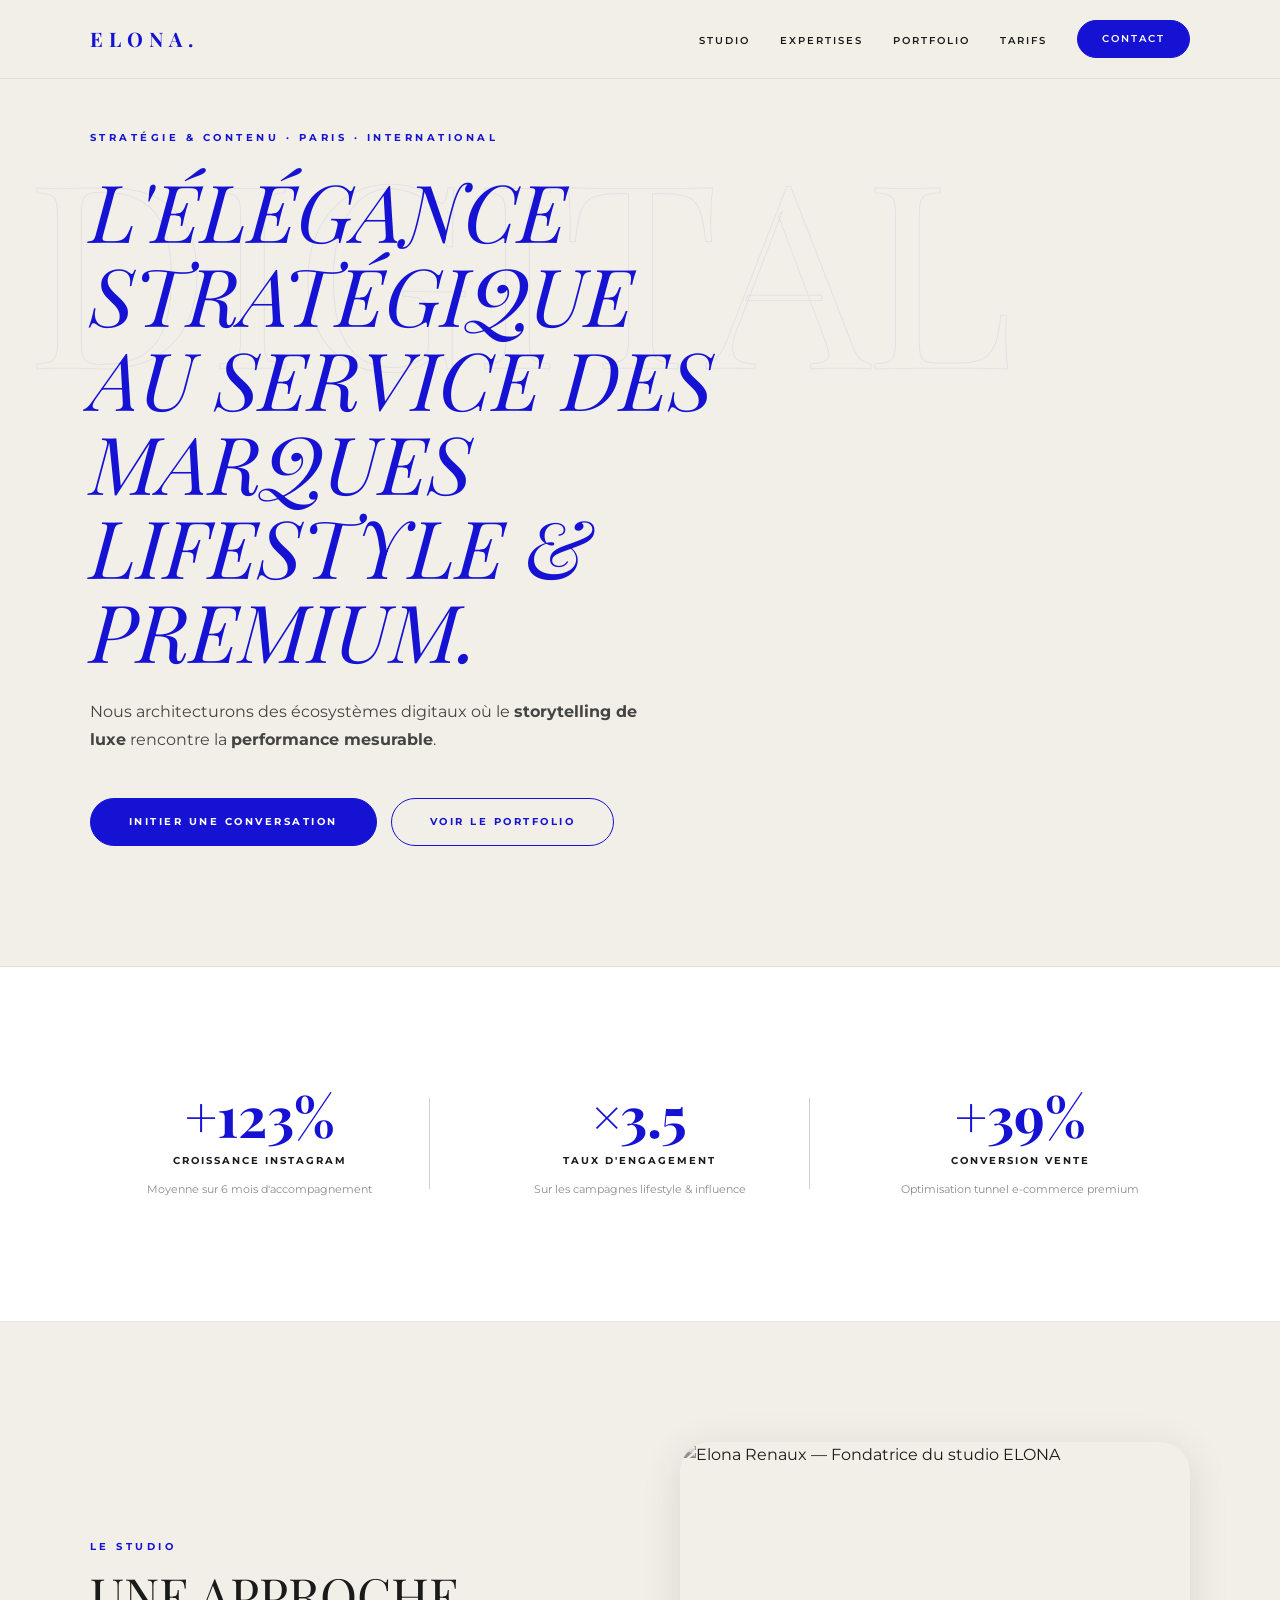
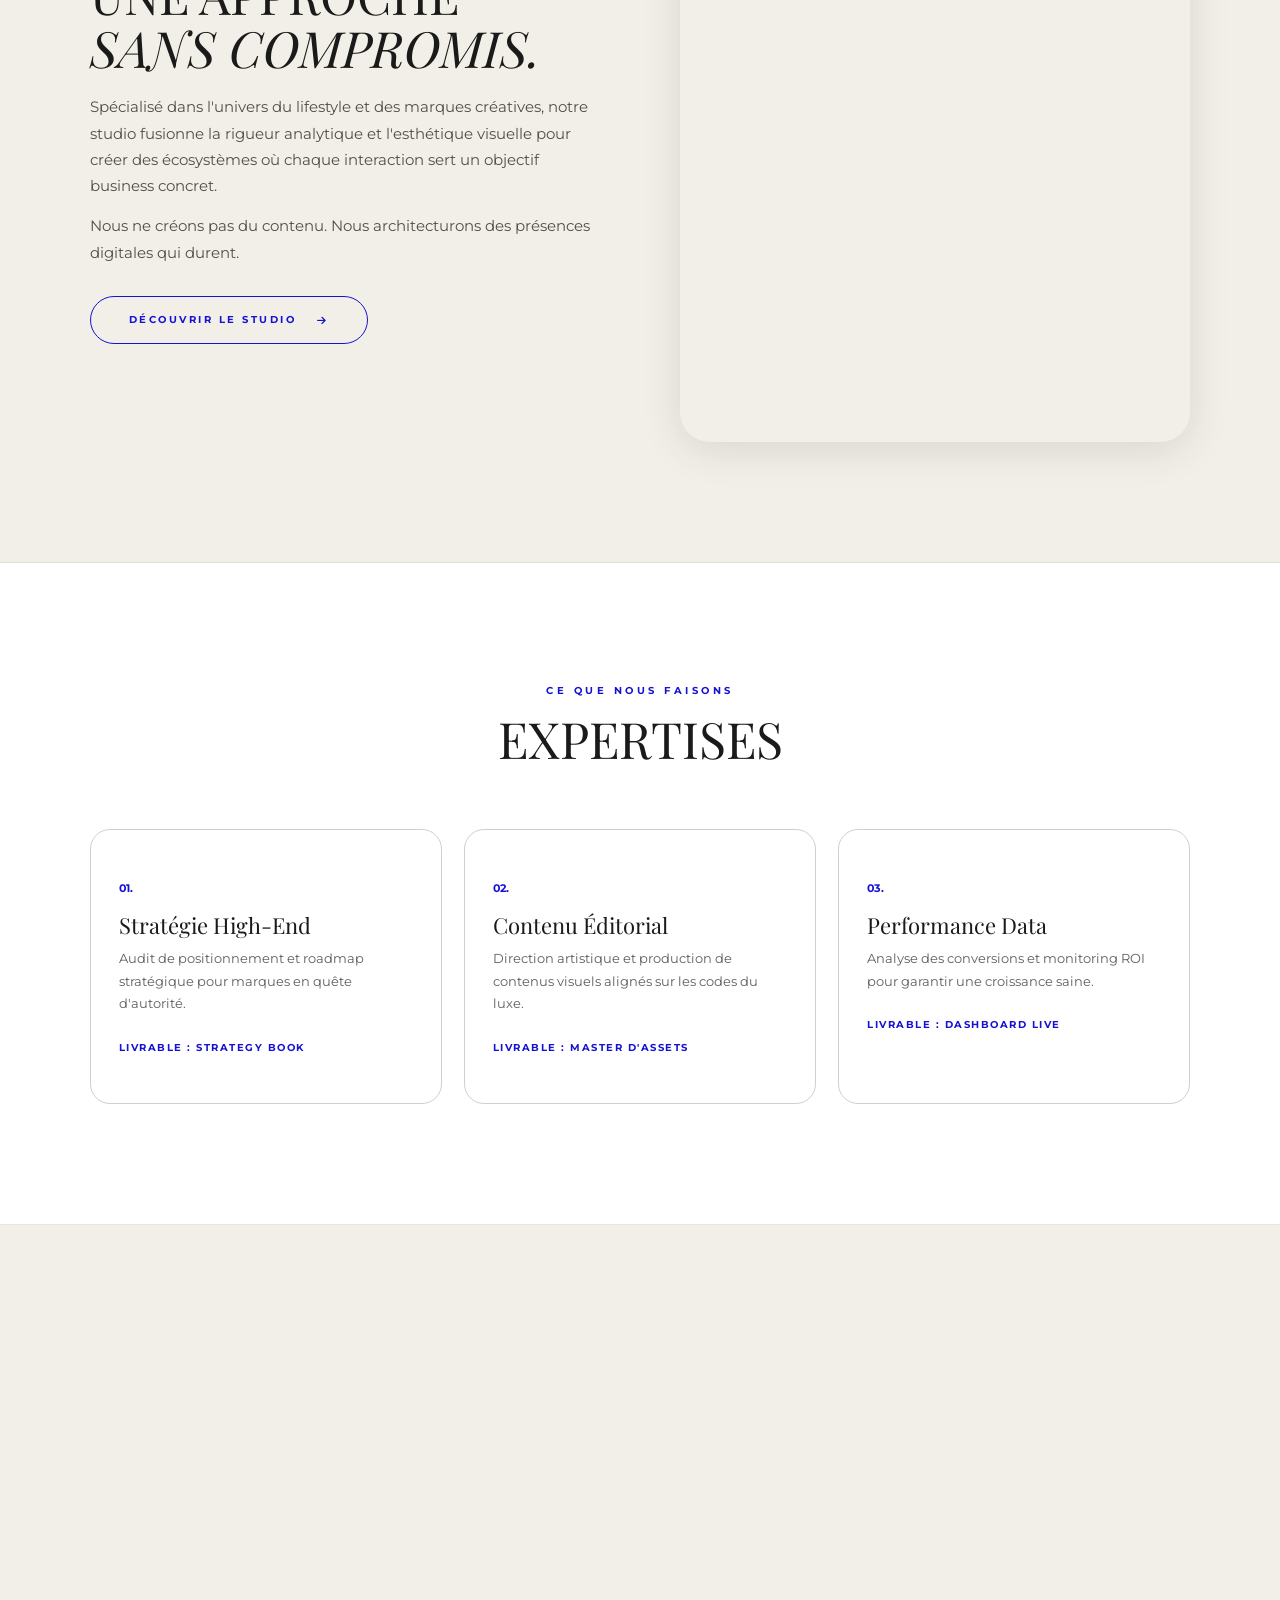
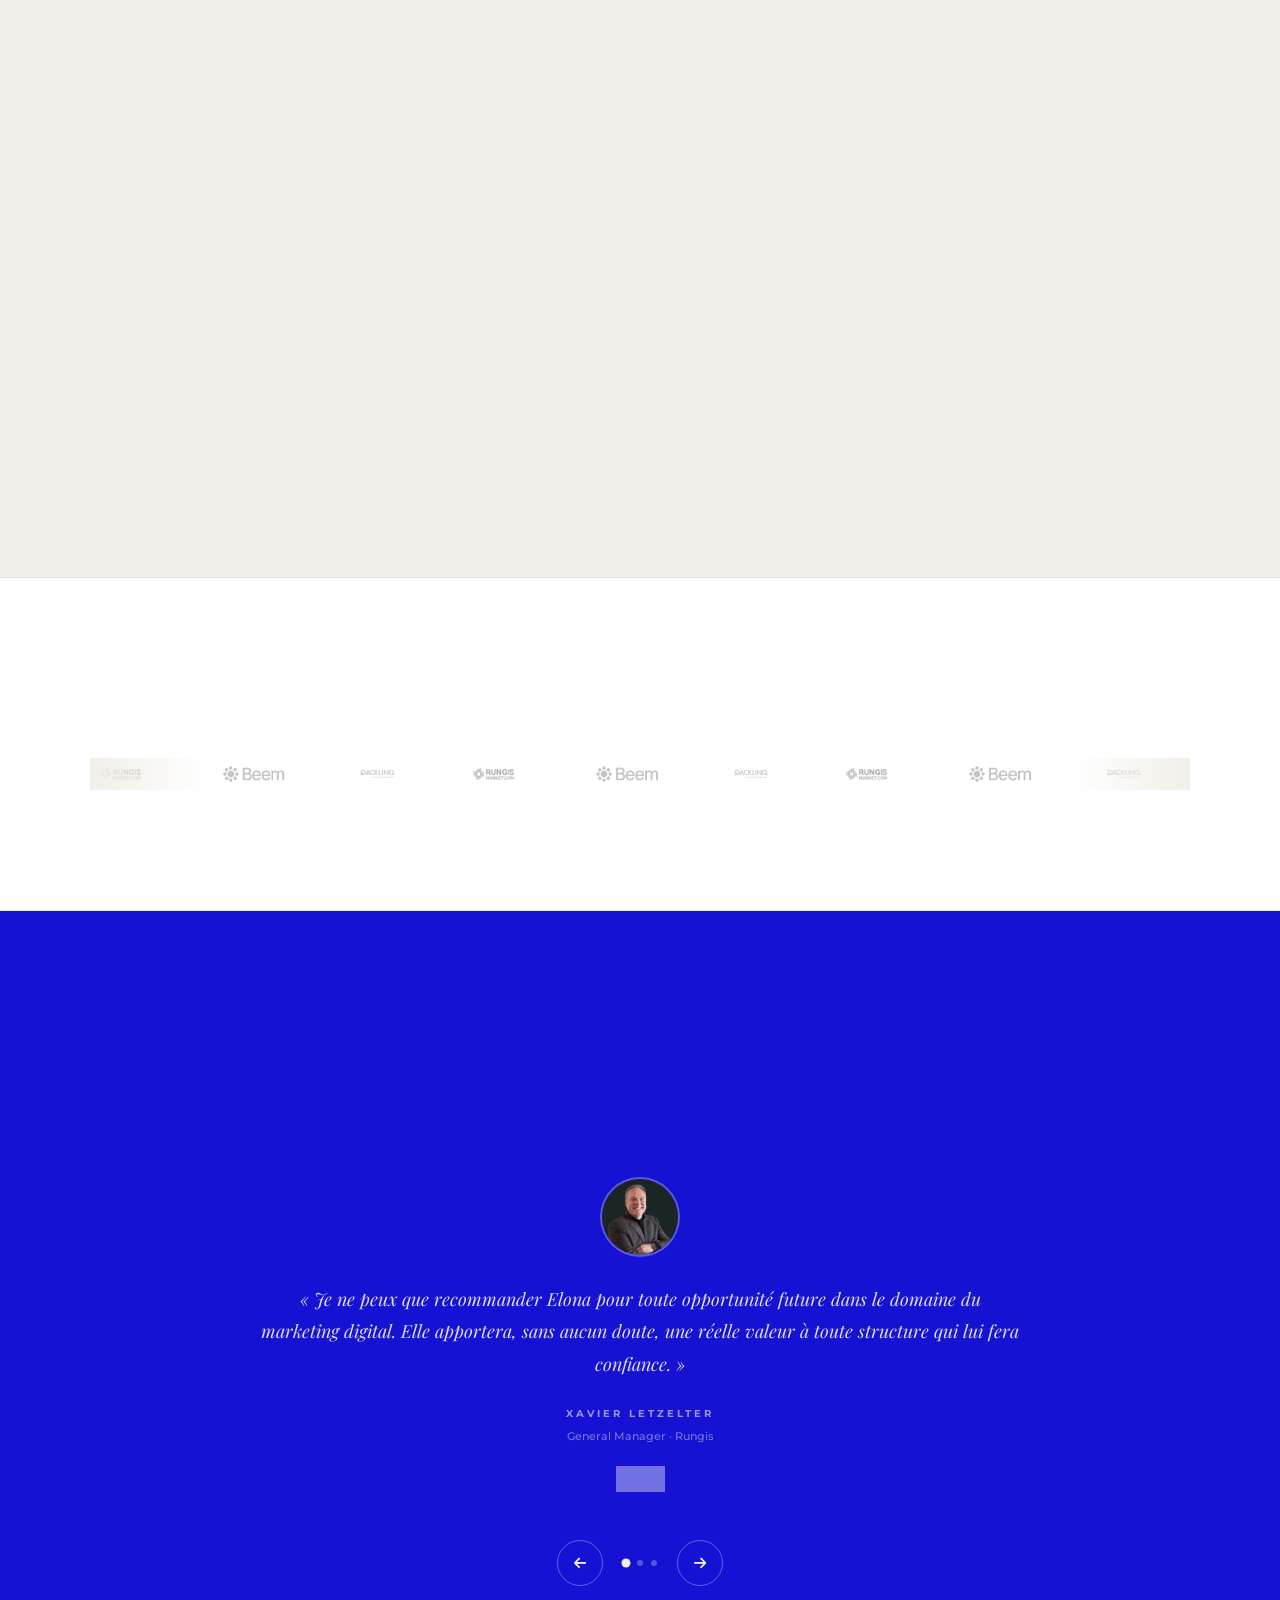
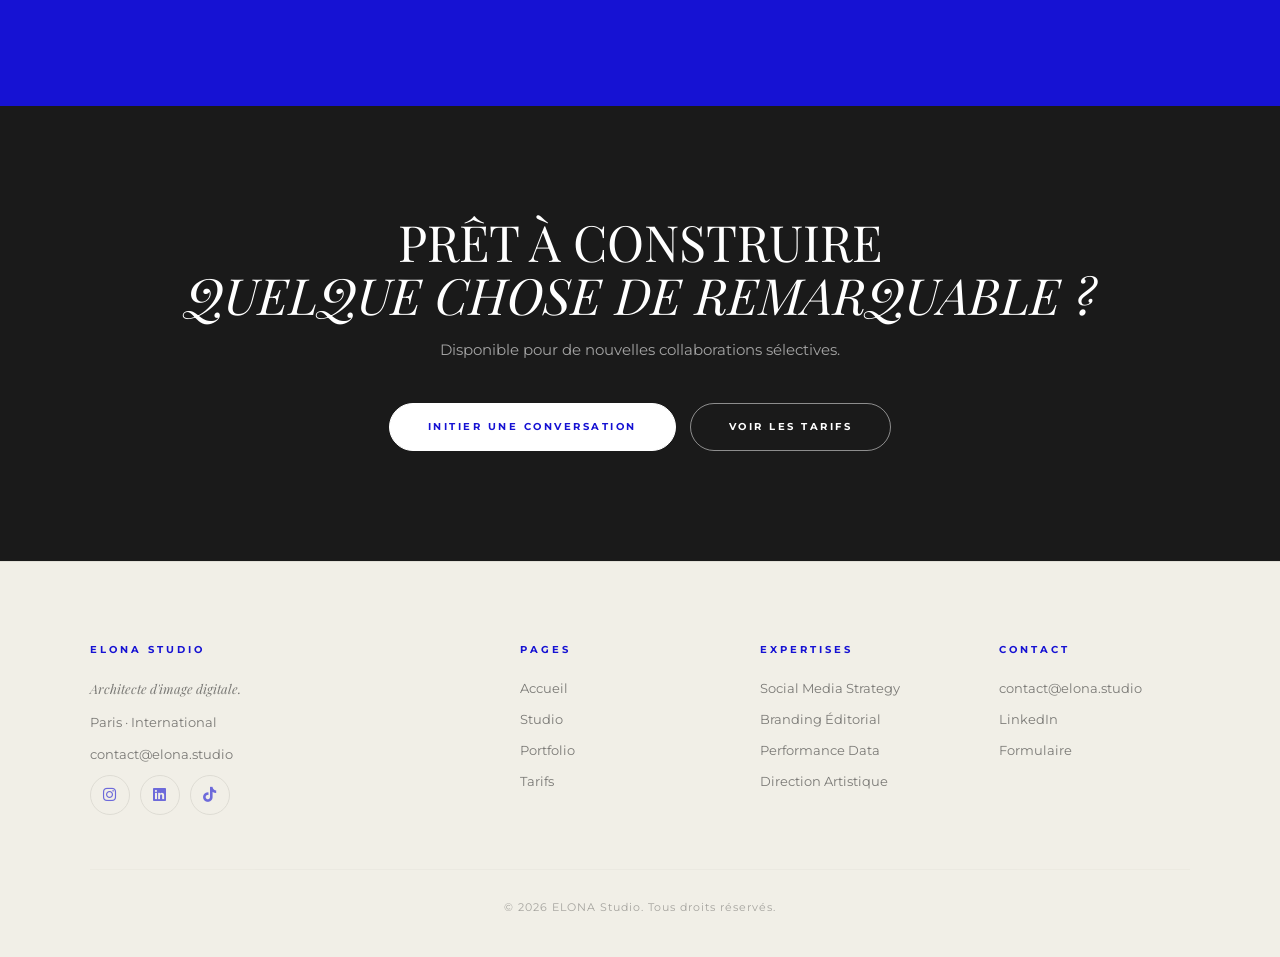
==== commit 83161d00: "Changement texte hero" ====
--- a/index.html
+++ b/index.html
@@ -317,26 +317,29 @@
         <div class="testimonials__carousel reveal" id="testimonials-carousel" role="region" aria-label="Témoignages clients">
           <div class="testimonials__track" id="testimonials-track">
 
-            <article class="testimonial-slide" aria-label="Témoignage 1 sur 3">
-              <img src="images/xavier.jpg" alt="Xavier Letzelter" class="testimonial__photo" loading="lazy" width="80" height="80">
-              <blockquote class="testimonial__quote">« Je ne peux que recommander Elona pour toute opportunité future dans le domaine du marketing digital. Elle apportera, sans aucun doute, une réelle valeur à toute structure qui lui fera confiance. »</blockquote>
-              <small class="testimonial__author">Xavier Letzelter</small>
-              <span class="testimonial__company">General Manager · Rungis</span>
-            </article>
-
-            <article class="testimonial-slide" aria-label="Témoignage 2 sur 3">
-              <img src="images/aimee.jpg" alt="Aimee Bergeret" class="testimonial__photo" loading="lazy" width="80" height="80">
-              <blockquote class="testimonial__quote">« Elona a contribué à l'essor de notre marque, notamment sur les réseaux sociaux et en nous faisant connaître auprès des influenceurs. Organisée, avec une bonne compréhension des enjeux de l'entreprise, elle est toujours investie. »</blockquote>
-              <small class="testimonial__author">Aimee Bergeret</small>
-              <span class="testimonial__company">Head of Brand Marketing · Beem</span>
-            </article>
+           <article class="testimonial-slide" aria-label="Témoignage 1 sur 3">
+  <img src="images/xavier.jpg" alt="Xavier Letzelter" class="testimonial__photo" loading="lazy" width="80" height="80">
+  <blockquote class="testimonial__quote">« Je ne peux que recommander Elona pour toute opportunité future dans le domaine du marketing digital. Elle apportera, sans aucun doute, une réelle valeur à toute structure qui lui fera confiance. »</blockquote>
+  <small class="testimonial__author">Xavier Letzelter</small>
+  <span class="testimonial__company">General Manager · Rungis</span>
+  <img src="images/rungis.png" alt="Rungis" class="testimonial__logo" loading="lazy">
+</article>
+
+           <article class="testimonial-slide" aria-label="Témoignage 2 sur 3">
+  <img src="images/aimee.jpg" alt="Aimee Bergeret" class="testimonial__photo" loading="lazy" width="80" height="80">
+  <blockquote class="testimonial__quote">« Elona a contribué à l'essor de notre marque, notamment sur les réseaux sociaux et en nous faisant connaître auprès des influenceurs. Organisée, avec une bonne compréhension des enjeux de l'entreprise, elle est toujours investie. »</blockquote>
+  <small class="testimonial__author">Aimee Bergeret</small>
+  <span class="testimonial__company">Head of Brand Marketing · Beem</span>
+  <img src="images/beem.png" alt="Beem" class="testimonial__logo" loading="lazy">
+</article>
 
             <article class="testimonial-slide" aria-label="Témoignage 3 sur 3">
-              <img src="images/lino.jpg" alt="Lino Fillaudeau" class="testimonial__photo" loading="lazy" width="80" height="80">
-              <blockquote class="testimonial__quote">« Elle a exercé ses fonctions avec enthousiasme et professionnalisme et était particulièrement appréciée par ses collègues pour son anticipation et ses prises d'initiatives. »</blockquote>
-              <small class="testimonial__author">Lino Fillaudeau</small>
-              <span class="testimonial__company">Country Manager France · Ackling</span>
-            </article>
+  <img src="images/lino.jpg" alt="Lino Fillaudeau" class="testimonial__photo" loading="lazy" width="80" height="80">
+  <blockquote class="testimonial__quote">« Elle a exercé ses fonctions avec enthousiasme et professionnalisme et était particulièrement appréciée par ses collègues pour son anticipation et ses prises d'initiatives. »</blockquote>
+  <small class="testimonial__author">Lino Fillaudeau</small>
+  <span class="testimonial__company">Country Manager France · Ackling</span>
+  <img src="images/ackling.png" alt="Ackling" class="testimonial__logo" loading="lazy">
+</article>
 
           </div>
         </div>
--- a/shared.css
+++ b/shared.css
@@ -69,8 +69,8 @@
 /* 7. NAVIGATION */
 .nav{position:fixed;inset:0 0 auto;padding:20px 7%;display:flex;justify-content:space-between;align-items:center;background:rgba(241,239,231,0.92);backdrop-filter:blur(20px);-webkit-backdrop-filter:blur(20px);z-index:2000;border-bottom:1px solid var(--border-light);transition:padding var(--transition),box-shadow var(--transition)}
 .nav.scrolled{padding-block:12px;box-shadow:var(--shadow-sm)}
-.nav__logo{font-family:var(--font-serif);font-size:20px;font-weight:700;letter-spacing:6px;text-decoration:none;text-transform:uppercase;color:var(--accent);transition:letter-spacing var(--transition),opacity var(--transition)}
-.nav__logo:hover{letter-spacing:8px;opacity:0.7}
+.nav__logo{font-family:var(--font-serif);font-size:20px;font-weight:700;letter-spacing:6px;text-decoration:none;text-transform:uppercase;color:var(--accent);transition:opacity var(--transition)}
+.nav__logo:hover{opacity:0.7}
 .nav__list{display:flex;align-items:center;gap:30px;list-style:none}
 .nav__list a{text-decoration:none;color:var(--text);font-size:10px;font-weight:600;text-transform:uppercase;letter-spacing:2px;position:relative;transition:color 0.3s}
 .nav__list a:not(.btn)::after{content:'';position:absolute;bottom:-3px;left:0;width:0;height:1px;background:var(--accent);transition:width 0.4s var(--ease-out)}
@@ -78,6 +78,7 @@
 .nav__list a:not(.btn):hover::after,.nav__list a.nav-active:not(.btn)::after{width:100%}
 .nav__list a.nav-active{color:var(--accent)}
 .nav__burger{display:none;background:none;border:none;cursor:pointer;color:var(--accent);font-size:18px;min-width:44px;min-height:44px;align-items:center;justify-content:center}
+.nav__list .btn{color:var(--white) !important;}
 
 /* 8. TESTIMONIALS CAROUSEL (shared) */
 .testimonials__carousel{position:relative;overflow:hidden;touch-action:pan-y;cursor:grab}
@@ -88,6 +89,8 @@
 .testimonial__quote{font-size:clamp(15px,2vw,18px);font-family:var(--font-serif);font-style:italic;line-height:1.8;opacity:0.92;max-width:760px}
 .testimonial__author{display:block;margin-top:26px;font-size:10px;text-transform:uppercase;letter-spacing:3px;font-weight:700;opacity:0.6}
 .testimonial__company{display:block;margin-top:6px;font-size:11px;opacity:0.45;font-weight:500}
+.testimonial__logo{height:26px;width:auto;margin-top:20px;object-fit:contain;filter:brightness(0) invert(1) opacity(0.4);transition:opacity 0.3s}
+.testimonial__logo:hover{filter:brightness(0) invert(1) opacity(0.7)}
 .testimonials__nav{display:flex;justify-content:center;align-items:center;gap:20px;margin-top:48px}
 .testimonials__arrow{width:46px;height:46px;border-radius:50%;border:1.5px solid rgba(241,239,231,0.35);background:transparent;color:var(--bg);cursor:pointer;display:flex;align-items:center;justify-content:center;font-size:14px;transition:background 0.3s,border-color 0.3s,transform 0.3s}
 .testimonials__arrow:hover{background:rgba(241,239,231,0.15);border-color:rgba(241,239,231,0.7);transform:scale(1.08)}
